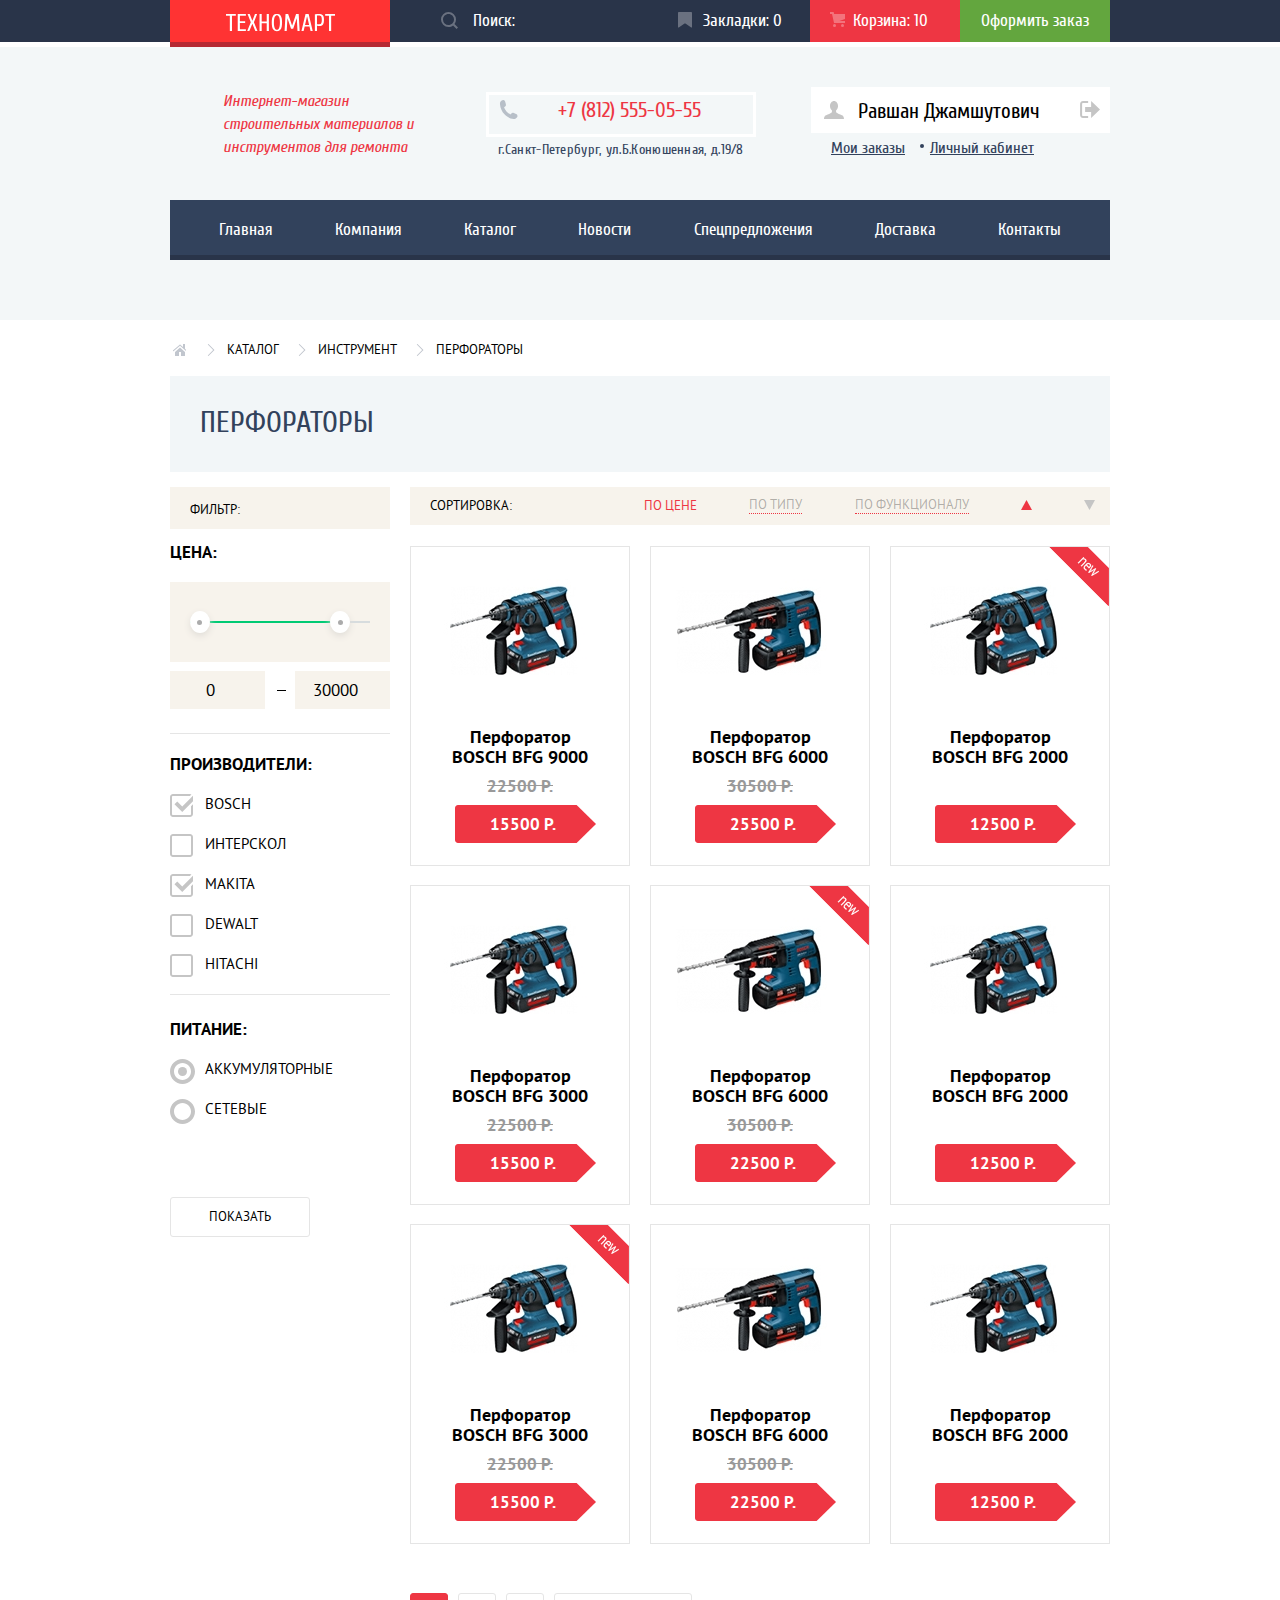
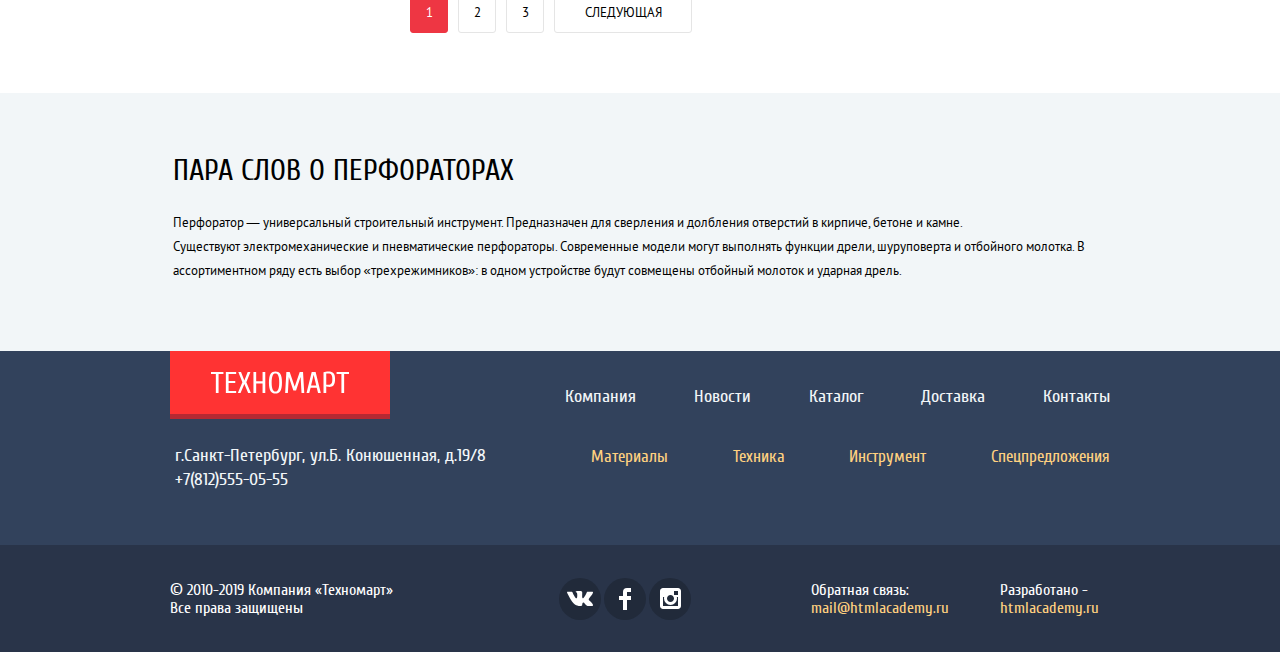
==== catalog.html @ d5935e58 "update 11.10 15-13" ====
<!DOCTYPE html>
<html lang="ru">
  <head>
    <meta charset="utf-8">
    <title>HTML Academy: Техномарт</title>
    <link rel="stylesheet" href="css/normalize.css">
    <link rel="stylesheet" href="css/style.css">
  </head>
  <body>
    <header>
      <section>
        <h2 class="visually-hidden">Главная навигация</h2>
        <nav class="main-navigation">
          <div class="navigation container">
            <div class="logo logo-header">
              <a href="index.html"><img src="img/logo-technomart.svg" alt="Техномарт"></a>
            </div>
            <ul>
              <li class="search-field">
                <form action="http://echo.htmlacademy.ru" method="post">
                  <label for="search"></label>
                  <input id="search" type="text" name="search" autocomplete="off">
                </form>
              </li>
              <li class="bookmarks-button"><a href="#">Закладки: 0</a></li>
              <li class="cart-button cart-full-button"><a href="#">Корзина: 10</a></li>
              <li class="order-button"><a href="#">Оформить заказ</a></li>
            </ul>
          </div>
          <div class="strip">
            <div class="container">
              <div class="logo-bottom"></div>
            </div>
          </div>
        </nav>
      </section>
      <div class="header-information container">
        <div class="shop-description">Интернет-магазин строительных материалов и инструментов для ремонта</div>
        <div class="shop-contacts">
          <p class="shop-phone">+7 (812) 555-05-55</p>
          <p class="shop-address">г.Санкт-Петербург, ул.Б.Конюшенная, д.19/8</p>
        </div>
        <div class="auth user-info">
          <div class="user-data">
            <svg xmlns="http://www.w3.org/2000/svg" width="20" height="18" viewBox="0 0 20 18"><path fill="#c5c5c5" d="M17.881 14.166c-2.144-.735-4.256-1.666-5.207-2.39-.657-.501-.77-1.618-.517-2.415 1.118-.903 1.864-2.477 1.864-4.278C14.021 2.276 12.221 0 10 0S5.979 2.276 5.979 5.083c0 1.801.746 3.374 1.863 4.277.253.798.141 1.915-.517 2.416-.95.724-3.063 1.654-5.207 2.39S0 18 0 18h20s.025-3.099-2.119-3.834z"/>
            </svg>
            <div class="user-name">Равшан Джамшутович</div>
            <a href="#">
              <svg xmlns="http://www.w3.org/2000/svg" width="21" height="17" viewBox="0 0 21 17"><g fill="#c5c5c5"><path fill="#c5c5c5" d="M21 8.5L12.125 0v6h-6v5h6v6z"/><path fill="#c5c5c5" d="M3.106 13.952V3.048c.018-.376.171-1.057 1.01-1.057h5.027V0H4.116C1.938 0 1.112 1.81 1.087 3.027v10.946C1.112 15.189 1.938 17 4.116 17h5.027v-1.99H4.116c-.839 0-.992-.683-1.01-1.058z"/></g>
              </svg>
            </a>
          </div>
          <ul>
            <li><a href="#">Мои заказы</a></li>
            <li><a href="#">Личный кабинет</a></li>
          </ul>
        </div>
      </div>
      <nav class="site-navigation container">
        <ul>
          <li><a href="index.html">Главная</a></li>
          <li><a href="#">Компания</a></li>
          <li><a href="catalog.html">Каталог</a></li>
          <li><a href="#">Новости</a></li>
          <li><a href="#">Спецпредложения</a></li>
          <li><a href="#">Доставка</a></li>
          <li><a href="">Контакты</a></li>
        </ul>
      </nav>
    </header>
    <main>
      <nav class="breadcrumbs container">
        <ul>
          <li><a href="catalog.html">Каталог</a></li>
          <li><a href="#">Инструмент</a></li>
          <li><a href="#">Перфораторы</a></li>
        </ul>
      </nav>
      <div class="catalog-title container">
          <h1>Перфораторы</h1>
      </div>
      <section class="catalog container">
        <div class="filter">
          <div class="filter-title">
            <h3>Фильтр:</h3>
          </div>
          <form action="http://echo.htmlacademy.ru" method="GET">
            <fieldset class="prices-box">
              <legend>Цена:</legend>
              <div class="range">
                <div class="range-slider"></div>
                <input id="range" type="range" name="price-range" min="0" max="40000" value="30000">
                <label for="range"></label>
              </div>
              <div class="price-range">
                <input type="number" name="price-min" value="0">
                <span></span>
                <input type="number" name="price-max" max="30000" value="30000">
              </div>
            </fieldset>
            <fieldset class="producers-box">
              <legend>Производители:</legend>
              <ul>
                <li>
                  <input type="checkbox" name="bosch" id="filter-bosch" checked>
                  <label for="filter-bosch">bosch</label>
                </li>
                <li>
                  <input type="checkbox" name="interscol" id="filter-interscol">
                  <label for="filter-interscol">интерскол</label>
                </li>
                <li>
                  <input type="checkbox" name="makita" id="filter-makita" checked>
                  <label for="filter-makita">makita</label>
                </li>
                <li>
                  <input type="checkbox" name="dewalt" id="filter-dewalt">
                  <label for="filter-dewalt">dewalt</label>
                </li>
                <li>
                  <input type="checkbox" name="hitachi" id="filter-hitachi">
                  <label for="filter-hitachi">hitachi</label>
                </li>
              </ul>            
            </fieldset>
            <fieldset class="battery-box">
              <legend>Питание:</legend>
                <ul>
                  <li>
                    <input type="radio" name="power" id="filter-accumulator" checked>
                    <label for="filter-accumulator">Аккумуляторные</label>
                  </li>
                  <li>
                    <input type="radio" name="power" id="filter-electricity">
                    <label for="filter-electricity">Сетевые</label>
                  </li>
                </ul>
            </fieldset>
            <button class="button show-products" type="submit">Показать</button>
          </form>
        </div>
        <div class="products">
          <h2 class="visually-hidden">Каталог перфораторов</h2>
          <div class="sort">
            <h3>Сортировка:</h3>
            <a class="sort-price active" href="#">по цене</a>
            <a class="sort-type" href="#">по типу</a>
            <a class="sort-functional" href="#">по функционалу</a>
            <a class="active" href="#">
              <svg xmlns="http://www.w3.org/2000/svg" width="11" height="10" viewBox="0 0 11 10"><path d="M5.5 0L0 10h11z"/></svg>
            </a>
            <a class="passive" href="#">
              <svg xmlns="http://www.w3.org/2000/svg" width="11" height="10" viewBox="0 0 11 10"><path d="M5.5 10L0 0h11"/></svg>
            </a>
          </div>
          <ul>
            <li class="item">
              <a href="#">
                <div class="item-image">
                  <img src="img/perforator-cat-1.jpg" alt="Перфоратор BOSCH BFG 3000">
                  <div class="item-buttons">
                    <button type="button">Купить</button>
                    <button type="button">В закладки</button>
                  </div>
                </div>
                <h3>Перфоратор BOSCH BFG 9000</h3>
                <p class="price-old">22500 Р.</p>
                <p class="price">15500 Р.</p>
              </a>
            </li>
            <li class="item">
              <a href="#">
                <div class="item-image">
                  <img src="img/perforator-cat-2.jpg" alt="Перфоратор BOSCH BFG 3000">
                  <div class="item-buttons">
                    <button type="button">Купить</button>
                    <button type="button">В закладки</button>
                  </div>
                </div>
                <h3>Перфоратор BOSCH BFG 6000</h3>
                <p class="price-old">30500 Р.</p>
                <p class="price">25500 Р.</p>
              </a>
            </li>
            <li class="item new-flag">
              <a href="#">
                <div class="item-image">
                  <img src="img/perforator-cat-3.jpg" alt="Перфоратор BOSCH BFG 2000">
                  <div class="item-buttons">
                    <button type="button">Купить</button>
                    <button type="button">В закладки</button>
                  </div>
                </div>
                <h3>Перфоратор BOSCH BFG 2000</h3>
                <p class="price">12500 Р.</p>
              </a>
            </li>
            <li class="item">
              <a href="#">
                <div class="item-image">
                  <img src="img/perforator-cat-1.jpg" alt="Перфоратор BOSCH BFG 3000">
                  <div class="item-buttons">
                    <button type="button">Купить</button>
                    <button type="button">В закладки</button>
                  </div>
                </div>
                <h3>Перфоратор BOSCH BFG 3000</h3>
                <p class="price-old">22500 Р.</p>
                <p class="price">15500 Р.</p>
              </a>
            </li>
            <li class="item new-flag">
              <a href="#">
                <div class="item-image">
                  <img src="img/perforator-cat-2.jpg" alt="Перфоратор BOSCH BFG 6000">
                  <div class="item-buttons">
                    <button type="button">Купить</button>
                    <button type="button">В закладки</button>
                  </div>
                </div>
                <h3>Перфоратор BOSCH BFG 6000</h3>
                <p class="price-old">30500 Р.</p>
                <p class="price">22500 Р.</p>
              </a>
            </li>
            <li class="item">
              <a href="#">
                <div class="item-image">
                  <img src="img/perforator-cat-3.jpg" alt="Перфоратор BOSCH BFG 2000">
                  <div class="item-buttons">
                    <button type="button">Купить</button>
                    <button type="button">В закладки</button>
                  </div>
                </div>
                <h3>Перфоратор BOSCH BFG 2000</h3>
                <p class="price">12500 Р.</p>
              </a>
            </li>
            <li class="item new-flag">
              <a href="#">
                <div class="item-image">
                  <img src="img/perforator-cat-1.jpg" alt="Перфоратор BOSCH BFG 3000">
                  <div class="item-buttons">
                    <button type="button">Купить</button>
                    <button type="button">В закладки</button>
                  </div>
                </div>
                <h3>Перфоратор BOSCH BFG 3000</h3>
                <p class="price-old">22500 Р.</p>
                <p class="price">15500 Р.</p>
              </a>
            </li>
            <li class="item">
              <a href="#">
                <div class="item-image">
                  <img src="img/perforator-cat-2.jpg" alt="Перфоратор BOSCH BFG 6000">
                  <div class="item-buttons">
                    <button type="button">Купить</button>
                    <button type="button">В закладки</button>
                  </div>
                </div>
                <h3>Перфоратор BOSCH BFG 6000</h3>
                <p class="price-old">30500 Р.</p>
                <p class="price">22500 Р.</p>
              </a>
            </li>
            <li class="item">
              <a href="#">
                <div class="item-image">
                  <img src="img/perforator-cat-3.jpg" alt="Перфоратор BOSCH BFG 2000">
                  <div class="item-buttons">
                    <button type="button">Купить</button>
                    <button type="button">В закладки</button>
                  </div>
                </div>
                <h3>Перфоратор BOSCH BFG 2000</h3>
                <p class="price">12500 Р.</p>
              </a>
            </li>
          </ul>
          <nav class="pagination">
            <ul>
              <li><a class="button current" href="#">1</a></li>
              <li><a class="button" href="#">2</a></li>
              <li><a class="button" href="#">3</a></li>
              <li><a class="button" href="#">следующая</a></li>
            </ul>
          </nav>    
        </div>
      </section>  
      <section class="product-info-footer">
        <div class="container">
          <h2>пара слов о перфораторах</h2>
          <p>Перфоратор — универсальный строительный инструмент. Предназначен для сверления и долбления отверстий в кирпиче, бетоне и камне. <br>
              Существуют электромеханические и пневматические перфораторы. Современные модели могут выполнять функции дрели, шуруповерта и отбойного молотка. В ассортиментном ряду есть выбор «трехрежимников»: в одном устройстве будут совмещены отбойный молоток и ударная дрель.
          </p>    
        </div>
       </section>
       <div class="cart-modal">
        <div></div>
        <div class="poduct-to-cart">
            <h2>Товар добавлен в корзину!</h2>
        </div>
        <div class="action-buttons">
          <a class="button red" href="#">Оформить заказ</a>
          <button class="button" type="button">Продолжить покупки</button>
        </div>
        <span class="modal-close"></span>
      </div>
    </main>
    <footer>
      <section class="footer-navigation">
        <h2 class="visually-hidden">Навигация подвала</h2>
        <div class="container">
          <div class="logo logo-footer">
            <a href="index.html"><img src="img/logo-technomart.svg" alt="Техномарт"></a>
          </div>
          <ul class="first-nav">
            <li><a href="#">Компания</a></li>
            <li><a href="#">Новости</a></li>
            <li><a href="catalog.html">Каталог</a></li>
            <li><a href="#">Доставка</a></li>
            <li><a href="#">Контакты</a></li>
          </ul>
        </div>
        <div class="strip strip-footer">
          <div class="container-footer">
            <div class="logo-bottom"></div>
          </div>
        </div>
        <div class="container">
          <p class="footer-address">г.Санкт-Петербург, ул.Б. Конюшенная, д.19/8 <br>+7(812)555-05-55</p>
          <ul class="second-nav">
            <li><a href="#">Материалы</a></li>
            <li><a href="#">Техника</a></li>
            <li><a href="#">Инструмент</a></li>
            <li><a href="#">Спецпредложения</a></li>
          </ul> 
        </div>
      </section>
      <section class="social">
        <h2 class="visually-hidden">Техномарт в социальных сетях</h2>
        <div class="container">
          <div class="footer-copyright">© 2010-2019 Компания &laquoТехномарт&raquo <br>Все права защищены</div>
          <ul class="social-icons">
            <li><a href="#"><img src="img/icon-vk.svg" alt="Техномарт во Вконтакте"></a></li>
            <li><a href="#"><img src="img/icon-fb.svg" alt="Техномарт в Фейсбуке"></a></li>
            <li><a href="#"><img src="img/icon-insta.svg" alt="Техномарт в Инстаграм"></a></li>
          </ul>
          <div class="footer-feedback"><p>Обратная связь:</p><p><a href="mailto:mail@htmlacademy.ru">mail@htmlacademy.ru</a></p></div>
          <div><p>Разработано - </p><p><a href="http://htmlacademy.ru">htmlacademy.ru</a></p></div>
        </div>
      </section>
    </footer>
  <script src="js/script.js"></script>
  </body>
</html>
---- css/style.css ----
/* cuprum-regular - latin_cyrillic */
@font-face {
    font-family: 'Cuprum';
    font-style: normal;
    font-weight: 400;
    src: local('Cuprum Regular'), local('Cuprum-Regular'),
         url('../fonts/cuprum-v11-latin_cyrillic-regular.woff2') format('woff2'), /* Super Modern Browsers */
         url('../fonts/cuprum-v11-latin_cyrillic-regular.woff') format('woff'), /* Modern Browsers */
         url('../fonts/cuprum-v11-latin_cyrillic-regular.ttf') format('truetype'), /* Safari, Android, iOS */
         url('../fonts/cuprum-v11-latin_cyrillic-regular.svg#Cuprum') format('svg'); /* Legacy iOS */
}

/* cuprum-italic - latin_cyrillic */
@font-face {
    font-family: 'Cuprum';
    font-style: italic;
    font-weight: 400;
    src: local('Cuprum Italic'), local('Cuprum-Italic'),
        url('../fonts/cuprum-v11-latin_cyrillic-italic.woff2') format('woff2'),
        url('../fonts/cuprum-v11-latin_cyrillic-italic.woff') format('woff'),
        url('../fonts/cuprum-v11-latin_cyrillic-italic.ttf') format('truetype'),
        url('../fonts/cuprum-v11-latin_cyrillic-italic.svg#Cuprum') format('svg');
}

/* PTsans regular */
@font-face {
    font-family: 'PT Sans';
    font-style: normal;
    font-weight: 400;
    src: local('PT Sans'),local('PT Sans regular'),
        url('../fonts/ptsans.woff2') format('woff2'),
        url('../fonts/ptsans.woff') format('woff'),
}
/* PTsans bold */
@font-face {
    font-family: 'PT Sans';
    font-style: bold;
    font-weight: 700;
    src: local('PT Sans'),local('PT Sans bold'),
        url('../fonts/ptsansbold.woff2') format('woff2'),
        url('../fonts/ptsansbold.woff') format('woff'),
}
/* Myriad Pro Regular */
@font-face {
    font-family: 'Myriad Pro Regular';
    font-style: normal;
    font-weight: normal;
    src: local('MyriadPro-Regular'),local('MyriadPro Regular'),
        url('MyriadPro-Regular.eot') format('embedded-opentype'),
        url('MyriadPro-Regular.woff') format('woff');
}
*, *::after, *::before{
    box-sizing: border-box;
}
body{
    margin: 0;
    padding: 0;
    font-family: "Cuprum",sans-serif;
    font-weight: 400;
    color: #000000;
    font-size: 17px;
    background-color: #ffffff;
}
.visually-hidden:not(:focus):not(:active) {
    position: absolute;
    width: 1px;
    height: 1px;
    margin: -1px;
    border: 0;
    padding: 0;
    clip: rect(0 0 0 0);
    overflow: hidden;
  }
.hidden{
    display: none;
}
header{
    display: flex;
    flex-direction: column;
    min-height: 320px;
    background-color: #f3f7f8;
}
main{
    position: relative;
}
.container{
    width:940px;
    margin: 0 auto;
}
.container-footer{
    background-color: #32425c;
    width:940px;
    margin: 0 auto;
}
a{
    text-decoration: none;
}
img{
    max-width: 100%;
    height: auto;
}
.main-navigation ul, .products ul, .popular-producers ul, .site-navigation ul, .footer-navigation ul, .services ul, .social ul, .breadcrumbs ul, form ul, .pagination ul, .popular-products ul{
    list-style: none;
    padding:0;
}
.main-navigation{
    background-color: #293449;
}
.main-navigation ul{
    display: flex;
    justify-content: flex-end;
    flex-grow: 1;
    line-height: 18px;
    margin: 0;
}
.main-navigation ul li{
    display: flex;
    justify-content: center;
    align-items: center;
}
.main-navigation, .main-navigation a, .site-navigation a{
    color: #ffffff;
}
.navigation{
    display: flex;
}
.strip{
    min-height: 5px;
    background-color: #fff;
}
.logo-bottom{
    width: 220px;
    height: 5px;
    box-shadow: inset 0 -5px 0 rgba(0, 0, 0, 0.24);
    background-color: #ee3643;
}
.strip-footer{
    background-color: #32425c;
}
/* логотип */
.logo{
    display: flex;
    justify-content: center;
    align-items: center;
    background-color: #ff3333;
}
.logo a{
    line-height: 0;
}
.logo:hover{
    background-color: #ca2c37;
}
.logo:active{
    background-color: #ba2732;
}
.logo-footer a{
    padding: 20px 41px;
}
.logo-header img{
    width: 109px;
    height: 19px;
    margin: 13px 55px 10px 56px;
}
.logo-footer img{
    width: 138px;
    height: 23px;
}
/* кнопки главной навигации */
.order-button a, .cart-button a, .bookmarks-button{
    min-width:150px;
}
.order-button a{
    text-align: center;
    padding: 12px 5px;
    background-color: #63a63e;
}
.order-button a:hover{
    background-color: #5fbb2d;
}
.order-button a:active{
    background-color: #518534;
}
.order-button a:active{
    opacity: 0.5;
}
.bookmarks-button a{
    position: relative;
    padding: 12px 5px 12px 20px;
}
.bookmarks-button a:hover, .cart-button a:hover, .search-field a:hover{
    background-color: #212a3a;
}
.bookmarks-button a:active, .cart-button a:active{
    opacity: 0.6;
}
.bookmarks-button a::before{
    position: absolute;
    left:-5px;
    width: 14px;
    height: 16px;
    background:url("../img/icon-bookmark.svg") no-repeat;
    opacity:0.3;
    content: "";
}
.cart-button a{
    position: relative;
    text-align: center;
    padding: 12px 5px 12px 15px;
}
.cart-button a::before{
    position: absolute;
    left:20px;
    width: 15px;
    height: 15px;
    background:url("../img/icon-cart.svg") no-repeat;
    opacity:0.3;
    content: "";
}
.cart-full-button a{
    background-color: #ee3643;
}
/* Стилизация форм */
label{
    position: relative;
}
input[type=radio], input[type=checkbox]{
    display: none;
}
input[type="checkbox"] + label::before{
    position: absolute;
    left:-35px;
    width: 23px;
    height: 23px;
    background: url("../img/checkbox-off.svg") no-repeat;
    content: "";
}
input:checked[type="checkbox"] + label::before{
    background: url("../img/checkbox-on.svg") no-repeat;
}
input[type="radio"] + label::before{
    position: absolute;
    left:-35px;
    width: 25px;
    height: 25px;
    background: url("../img/radio-off.svg") no-repeat;
    content: "";
}
input:checked[type="radio"] + label::before{
    background: url("../img/radio-on.svg") no-repeat;
}
label[for="search"]::before{
    position: absolute;
    top:0;
    left:16px;
    width: 17px;
    height: 17px;
    background:url("../img/icon-search.svg") no-repeat;
    opacity:0.3;
    content: "";
}
label[for="search"]::after{
    position: absolute;
    top:0;
    left:48px;
    content: "Поиск:";
}
.search-field{
    flex-grow: 1;
}
.search-field input{
    /* width: 270px; */
    height: 42px;
    background-color: #293449;
    border: none;
}
.search-field input:focus{
    background-color: #fff;
    color: #000000;
    line-height: 18px;
}
.search-field input:focus + label{
    font-size: 0px;
}
/* Инфо о магазине в шапке */
.header-information{
    display: flex;
    padding-top: 40px;
    justify-content: space-between;
    min-height: 153px;
}
.header-information div:nth-child(2){
    /* width: 270px; */
    text-align: center;
}
.shop-description{
    width: 196px;
    line-height: 23px;
    font-style: italic;
    font-size: 16px;
    color: #ee3643;
    margin-left: 53px;
    padding-top: 3px;
    padding-right: 3px;
}
.shop-contacts{
    margin-top: 5px;
    padding-left: 12px;
}
.shop-phone{
    position: relative;
    width: 270px;
    min-height: 45px;
    border: 3px solid #ffffff;
    line-height: 21px;
    color: #ee3643;
    font-size: 21px;
    padding-top: 5px;
    padding-left: 17px;
    /* margin-top: 7px; */
    margin: 0;
    margin-bottom: 1px;
}
.shop-phone::before{
    content:"";
    position: absolute;
    width: 19px;
    height: 19px;
    left:10px;
    background:url("../img/icon-phone.svg") no-repeat;
}
.shop-address{
    color: #32425c;
    font-size: 14px;
    line-height: 24px;
    margin: 0;
    letter-spacing: 0.3px;
}
.signin, .signup, .user-data{
    font-size: 21px;
    line-height: 21px;
    background-color: #ffffff;
    border: none;
}
.signin{
    position: relative;
    width: 121px;
    height: 45px;
    margin-bottom: 25px;
    margin-left: auto;
}
.signin::before{
    position: absolute;
    /* z-index: 2; */
    top: 13px;
    left:3px;
    content: "";
    width: 20px;
    height: 17px;
    background:url("../img/icon-login.svg") no-repeat;
}
.signup{
    width: 150px;
    height: 45px;
    margin-bottom: 25px;
}
.signin:hover, .signup:hover, .signin:focus, .signup:focus{
    color: #ee3643;
}
.signin:active, .signup:active, .user-info:active{
    opacity: 0.3;
}
.user-info{
    min-width: 299px;
}
.user-info ul{
    display: flex;
    margin-top: 5px;
    margin-bottom: 0px;
    list-style: none;
    padding-left: 20px;
}
.user-info li{
    position: relative;
}
.user-info li:not(:first-child)::before{
    content:"";
    position: absolute;
    left:-10px;
    top:6px;
    width: 4px;
    height: 4px;
    border-radius: 50%;
    background-color: #32425c;
}
.user-info ul a{
    font-size: 16px;
    line-height: 18px;
    color: #32425c;
    text-decoration: underline;
    padding-right: 25px;
}
.user-info ul a:hover, .user-info ul a:focus{
    color: #ee3643;
}
.user-info ul a:active{
    opacity: 0.3;
}
.user-data{
    display: flex;
    padding: 14px 10px 11px 13px;
    position: relative;
}
.user-data a:hover svg path, .user-data svg:hover path{
    fill:#32425c;
}
.user-name{
    padding-right: 39px;
    padding-left: 14px;
}
/* Навигация по сайту */
.site-navigation{
    background-color: #32425c;
    box-shadow: inset 0 -5px 0 #293449;
    line-height: 17px;
}
.site-navigation ul{
    display: flex;
    justify-content: space-around;
    align-items: center;
    flex-wrap: wrap;
    margin: 0;
    padding-left: 18px;
    padding-right: 18px;
}
.site-navigation li{
    display: flex;
}
.site-navigation a{
    padding-top:21px;
    padding-bottom: 22px;
    padding-left: 31px;
    padding-right: 31px;
}
.site-navigation a:hover{
    background-color: #293449;
}
.site-navigation a:active{
    opacity: 0.5;
}
/* .site-navigation a{
    line-height: 60px;
} */

/* Хлебные крошки */
.breadcrumbs ul{
    display: flex;
    position: relative;
    margin-top: 19px;
    margin-left: 57px;;
}
.breadcrumbs li{
    padding-right: 39px;
    position: relative;
}
.breadcrumbs a{
    font-family: "PT Sans";
    font-size: 13px;
    color: #000000;
    line-height: 18px;
    text-transform: uppercase;
}
.breadcrumbs ul::before{
    content:"";
    width: 14px;
    height: 12px;
    position: absolute;
    left:-55px;
    top:5px;
    background:url("../img/icon-home.svg") no-repeat;
}
.breadcrumbs li::before{
    content:"";
    width: 8px;
    height: 12px;
    position: absolute;
    left:-20px;
    top:5px;
    background:url("../img/icon-right-small.svg") no-repeat;
}
h1,h2,legend,fieldset{
    text-transform: uppercase;
}
h1{
    color: #32425c;
    font-size: 30px;
    line-height: 30px;
}
/* Формы */
fieldset{
    position: relative;
    border:none;
    font-family: "PT Sans";
    margin: 0;
    padding: 0;
}
fieldset label{
    line-height: 20px;
    font-size: 15px;
}
fieldset input:disabled + label{
    color: rgba(0, 0, 0, 0.4);
}
legend{
    font-family: "PT Sans";
    font-weight: 700;
    line-height: 30px;
    margin-bottom: 15px;
}
.prices-box{
    margin-bottom: 40px;
}
.prices-box::after{
    position: absolute;
    bottom:-25px;
    content: "";
    width: 220px;
    height: 1px;
    background-color: #e5e5e5;
}
.producers-box{
    margin-bottom: 20px;
}
.producers-box ul{
    margin: 0;
    padding-left: 35px;
}
.producers-box li{
    margin-bottom: 20px;
}
.producers-box::after{
    position: absolute;
    content: "";
    width: 220px;
    height: 1px;
    background-color: #e5e5e5;
}
.battery-box{
    margin-bottom: 58px;
}
.battery-box ul{
    margin: 0;
    padding-left: 35px;
}
.battery-box li{
    margin-bottom: 20px;
}
.show-products{
    width: 140px;
    font-family: "PT Sans";
    font-size: 13px;
    line-height: 18px;
    border: 1px solid #e5e5e5;
    background-color: #ffffff;
}
/* Каталог товаров */
.catalog{
    display: flex;
    justify-content: space-between;
}
.catalog-title{
    padding-top: 32px;
    padding-bottom: 34px;
    padding-left: 30px;
    background-color: #f2f6f8;
    margin-bottom: 15px;
}
.catalog-title h1{
    margin: 0;
    font-weight: normal;
}
.products{
    display: flex;
    flex-direction: column;
    width: 700px;
}
.products ul{
    padding: 0;
    display: flex;
    justify-content: space-between;
    flex-wrap: wrap;
    font-family: "PT Sans";
    font-weight: 700;
    margin: 0;
    margin-bottom: 30px;
}
.products h3{
    font-size: 18px;
    line-height: 20px;
}
.item{
    font-family: "PT Sans";
    width: 220px;
    border: 1px solid #e5e5e5;
    position: relative;
    text-align: center;
    min-height: 318px;
    margin-bottom: 19px;
}
.item a{
    display: flex;
    flex-direction: column;
    align-items: center;
    height: 100%;
    padding-bottom: 5px;
}
.item a h3{
    width: 160px;
    font-size: 18px;
    font-weight: 700;
    line-height: 20px;
    color: #000000;
    margin-top: 10px;
    margin-bottom: 0;
}
.item-image{
    position: relative;
    width: 218px;
    height: 170px;
    margin: 0 auto;
}
.item a:hover .item-buttons,
.item a:focus .item-buttons{
    display: block;
}
.item-buttons{
    padding-top: 43px;
    display: none;
    background-color: #fff;
    position: absolute;
    top:0;
    left:0;
    width: 100%;
    height: 100%;
}
.item p{
    display: flex;
    justify-content: center;
    align-items: center;
    width: 141px;
    height: 38px;
    text-transform: uppercase;
    line-height: 18px;
}
.item .price{
    background-image: url('../img/red-button.svg');
    background-repeat: no-repeat;
    color: #ffffff;
    margin-top: auto;
    font-weight: 700;
    margin-left: 10px;
    padding-right: 5px;
}
.item .price-old{
    color: #999999;
    text-decoration: line-through;
    font-weight: 700;
    margin: 0 0 0;
}
.item button{
    position: relative;
    padding-top: 10px;
    padding-bottom: 10px;
    margin-bottom: 8px;
    width: 135px;
    border-radius: 4px;
    font-family: "Cuprum";
    font-size: 14px;
    line-height: 18px;
    text-transform: uppercase;
}
.item button:first-of-type::before{
    position: absolute;
    /* top:0; */
    left:12px;
    content:"";
    width: 15px;
    height: 15px;
    opacity: 0.3;
    background:url("../img/icon-cart.svg") no-repeat;
}
.item:hover{
    border: none;
    box-shadow: 0 10px 25px rgba(41, 52, 73, 0.5);
}
/* Фильтр */
input{
    font-family: "PT Sans";
    line-height: 38px;
    text-transform: uppercase;
    text-align: center;
    border: none;
    background-color: #f7f3ec;
}
input[type=number]{
    width: 95px;
    height: 38px;
    display: flex;
    justify-content: space-between;
    align-items: center;
}
input[type='range']{
    display: none;
}
.range{
    display: flex;
    position: relative;
    justify-content: center;
    align-items: center;
    background-color: #f7f3ec;
    height: 80px;
    margin-bottom: 9px;
}
.range-slider{
    position: relative;
    width: 180px;
    height: 2px;
    background-color: #00ca74;
    background: linear-gradient(45deg, #00ca74 80%, #d7dcde 80%);
}
.range-slider::before{
    position: absolute;
    top: -10px;
    content: "";
    width: 20px;
    height: 22px;
    border-radius: 50%;
    box-shadow: 0 3px 7px 0 #e0ddd8;
    background-color: #fff;
}
.range-slider::after{
    position: absolute;
    right: 20px;
    top: -10px;
    content: "";
    width: 20px;
    height: 22px;
    border-radius: 50%;
    box-shadow: 0 3px 7px 0 #e0ddd8;
    background-color: #fff;
}
/* label[for='range']{
    position: relative;
} */
.range::before{
    content: "";
    position: absolute;
    left: 27px;
    width: 5px;
    height: 5px;
    background-color: #ababab;
    border-radius: 50%;
    z-index: 2;
}
.range::after{
    content: "";
    position: absolute;
    right: 47px;
    width: 5px;
    height: 5px;
    background-color: #ababab;
    border-radius: 50%;
    z-index: 2;
}
.price-range{
    display: flex;
    justify-content: space-between;
    align-items: center
}
.price-range span{
    position: relative;
}
.price-range span::before{
    content:"";
    position: absolute;
    left:-3px;
    width: 9px;
    height: 1px;
    background-color:#000;
}
.filter{
    width: 220px;
}
.filter-title{
    background-color: #f7f3ec;
    font-family: "PT Sans";
    padding-top: 14px;
    padding-bottom: 10px;
    padding-left: 20px;
    text-transform: uppercase;
    margin-bottom: 8px;
}
.filter h3, .sort h3{
    font-weight: 400;
    font-size: 13px;
    line-height: 18px;
    margin: 0;

}
.sort{
    display: flex;
    justify-content: space-between;
    align-items: center;
    width: 100%;
    min-height: 38px;
    background-color: #f7f3ec;
    font-family: "PT Sans";
    font-size: 13px;
    text-transform: uppercase;
    padding-left: 20px;
    padding-right: 15px;
    margin-bottom: 21px;
}
a.sort-type, a.sort-price, a.sort-functional{
    color: rgba(0, 0, 0, 0.3);
    border-bottom: 1px dotted #ee3643;
}
a.sort-type:hover,
a.sort-price:hover,
a.sort-functional:hover,
a.sort-type:focus,
a.sort-price:focus,
a.sort-functional:focus{
    color: #000000;
    border-bottom-style: solid;
}
.sort-price{
    margin-left: 80px;
}
.sort a:active, .sort a.active{
    border: none;
    color: #ee3643;
}
.sort a svg{
    fill:#c5c5c5;
    border:none;
}
a.active svg{
    fill:#ee3643;
}
a:hover svg{
    fill:#000;
    border:none;
}
/* кнопка КУПИТЬ */
.products li button:first-of-type{
    color: #ffffff;
    border: none;
    box-shadow: inset 0 -3px 0 #367315;
    background-color: #63a63e;
}
.products li button:first-of-type:hover, .products li button:first-of-type:focus{
    background-color: #5fbb2d;
}
.products li button:first-of-type:active{
    background-color: #518534;
}
/* Кнопка В ЗАКЛАДКИ */
.products li button:last-of-type{
    border: 3px solid #63a63e;
    background-color: #ffffff;
    padding-top: 7px;
    padding-bottom: 7px;
}
.products li button:last-of-type:hover, .products li button:last-of-type:focus{
    border-color: #32425c;
}
.products li button:last-of-type:active{
    opacity: 0.3;
}
/* Пагинация */
.pagination ul{
    display: flex;
    justify-content: flex-start;
    margin-bottom: 60px;
    font-weight: 400;
}
.pagination li a{
    border: 1px solid #e5e5e5;
    width: 38px;
    color: #000000;
    font-family: "PT Sans";
    font-size: 13px;
    line-height: 18px;
    margin-right: 10px;
}
.pagination li a:hover, .pagination li a:focus{
    border-color: #bdc6ca;
}
.pagination li a:active, .pagination a.current{
    border-color: #ee3643;
}
.pagination li:last-of-type a{
    width: 138px;
}
.pagination a.current{
    color: #ffffff;
    background-color: #ee3643;
}
.pagination a.current:hover{
    border-color: #ee3643;
}

.product-info-footer{
    background-color: #f2f6f8;
    padding-top: 63px;
    padding-bottom: 68px;
    padding-left: 5px;
}
.product-info-footer p, .product-info-footer h2{
    margin: 0;
    font-weight: 400;
}
.product-info-footer h2{
    margin-bottom: 25px;
}
/* Кнопки */
h2{
    font-size: 30px;
    line-height: 30px;
    text-transform: uppercase;
}
.services{
    background-color: #f4f8f9;
    padding-top: 43px;
    margin-bottom: 40px;
}
.services .container{
    position: relative;
}
.services > div{
    display: flex;
    flex-wrap:wrap;
}
.services h2{
    font-weight: 400;
}
.services h3{
    font-size: 36px;
    color: #32425c;
    line-height: 36px;
    text-transform: uppercase;
    font-weight: 400;
}
.services-info{
    width: 100%;
    margin-bottom: 20px;;
}
.delivery-info{
    position: absolute;
    right:0px;
    top:200px;
    min-width: 619px;
    min-height: 282px;
    background: url("../img/layer_131.png") no-repeat;
    background-position: 100% 100%;
}
.garanty-info{
    position: absolute;
    right:0px;
    top:200px;
    min-width: 619px;
    min-height: 282px;
    background: url("../img/layer_130.png") no-repeat;
    background-position: 100% 100%;
}
.credit-info{
    position: absolute;
    right:0px;
    top:200px;
    min-width: 619px;
    min-height: 282px;
    background: url("../img/layer_119.png") no-repeat;
    background-position: 100% 100%;
}
.delivery-info h3, .garanty-info h3, .credit-info h3{
    margin-bottom: 25px;
    margin-top: 0;
}
.service-menu{
    position: relative;
    margin-bottom: 100px;;
}
.service-menu ul{
    margin-top: 35px;
}
.service-menu li{
    display: flex;
    align-items: center;
    width: 240px;
}
.service-menu a{
    color:#fff;
    padding-top:16px;
    padding-bottom: 15px;
    flex-grow:1;
    line-height: 30px;
    padding-left: 22px;
    font-size: 21px;
    font-weight: 700;
    background-color: #32425c;
    box-shadow: 0 1px 0 #293449, inset 0 1px 0 #405069;
}
.service-menu a.current{
    background-color: #fff;
    color: #32425c;
    box-shadow: 0 1px 0 #ffffff, inset 0 1px 0 #ffffff;
}
.service-menu a:hover:not(.current){
    background-color: #293449;
    color:#fff;
}
.service-menu li a:active{
    box-shadow: 0 1px 0 #ffffff, inset 0 1px 0 #ffffff;
    background-color: #ffffff;
    color: #32425c;
}
.service-menu::before{
    position: absolute;
    content:"";
    width: 10px;
    height: 279px;
    background:url("../img/layer_118.png") no-repeat;
    left:230px;
}
.shop-info{
    position: relative;
    display: flex;
    justify-content: space-between;
    margin-bottom: 86px;
}
.shop-info div:first-of-type{
    width: 519px;
}
.shop-info div:first-of-type a{
    width: 220px;
}
.shop-info div:last-of-type{
    width: 300px;
}
.shop-info p, .services p, .product-info-footer p{
    font-family: "PT Sans",sans-serif;
    font-size: 13px;
    line-height: 24px;
}
.shop-info p{
    margin-top: 13px;
}
.shop-info p:first-of-type{
    margin-bottom: 25px;
}
.shop-info ul{
    list-style: none;
    margin-top: 20px;
    padding-left: 36px;
}
.shop-info a{
    /* background-color: #ee3643; */
    color: #ffffff;
    font-size: 14px;
    text-transform: uppercase;
    line-height: 18px;
}
.shop-info li{
    position: relative;
    font-size: 18px;
    line-height: 20px;
    padding-bottom: 20px;
}
.shop-info li::before{
    position: absolute;
    content:"";
    top:8px;
    left:-35px;
    width:25px;
    border-bottom: 2px solid #ee3643;
}
.shop-info h2{
    font-weight: 400;
}
.shop-info .shop-contacts p{
    margin-bottom: 30px;
}
.shop-contacts .map{
    margin-bottom: 36px;
}
.map-popup{
    position: absolute;
    left:0;
    top:0;
    width: 940px;
    height: 447px;
}
.map-popup img{
    max-width: none;
    box-shadow: 0 0 8px 1px #2f2a2b;
}
/* .map-popup::before{
    position: absolute;
    content:"";
    width: 21px;
    height: 21px;
    background:url("../img/icon-close.svg") no-repeat;
    z-index: 99;
} */
.modal-close {
    position: absolute;
    /* top: 10px; */
    /* left: 910px; */
    width: 21px;
    height: 21px;
    background:url("../img/icon-close.svg") no-repeat;
    border: 0;
    cursor: pointer;
  }
/* Навигация подвала */
.footer-navigation{
    background-color: #32425c;
    padding-bottom: 35px;
}
.footer-navigation > div{
    display: flex;
    justify-content: space-between;
}
.first-nav, .second-nav{
    flex-grow:1;
    display: flex;
    justify-content: space-between;
    margin: 0;
}
.first-nav{
    align-items: flex-end;
    margin-left: 175px;
    margin-bottom: 5px;
}
.second-nav{
    align-items: center;
    margin-left: 105px;
    margin-bottom: 15px;
    
}
.first-nav a{
    color: #f1f5f7;
    font-size: 18px;
    line-height: 24px;
}
.footer-navigation p{
    color: #f3f7f9;
    line-height: 24px;
    font-size: 18px;
}
.footer-navigation a:hover, .footer-navigation a:focus{
    text-decoration: underline;
}
.footer-navigation a:active{
    opacity: 0.5;
}
.second-nav a{
    color: #ffd180;
}
.footer-address{
    margin-top: 25px;
    margin-left: 5px;
}
.footer-copyright{
    margin-right: 166px;
}
.footer-feedback{
    margin-right: 51px;
}
.social{
    background-color: #293449;
    color: #ffffff;
    font-size: 16px;
    line-height: 18px;
}
.social .container{
    min-height: 107px;
    display: flex;
    align-items: center;
}
.social p{
    margin: 0;
}
.social a{
    color: #ffd180;
}
.social a:hover, .social a:focus{
    text-decoration: underline;
}
.social a:active{
    color: #ee3643;
}
.social-icons{
    display: flex;
    justify-content: space-between;
    margin-right: 117px;
}
.social-icons a{
    display: flex;
    justify-content: center;
    align-items: center;
    width: 42px;
    height: 42px;
    border-radius: 50%;
    background-color: #212a3a;
    margin-right: 3px;
}
.social-icons a:hover, .social-icons a:focus{
    background-color: #ee3643;
}
/* Группа баннеров на главной странице */
.banners-group{
    display: flex;
    justify-content: space-between;
    flex-wrap: wrap;
    padding-top: 60px;
    padding-bottom: 30px;
}
.banners-group div div{
    font-size: 24px;
    line-height: 30px;
    color: #ffffff;
    width: 300px;
    height: 123px;
    margin-bottom: 20px;
}
.banners-group div a{
    width: 135px;
    font-size: 14px;
    color: #ffffff;
    line-height: 18px;
    text-transform: uppercase;
}
.banners-group .first-block, .banners-group .second-block{
    display: flex;
    flex-wrap: wrap;
}
.first-block{
    width: 620px;
    justify-content: space-between;
}
.second-block{
    width: 300px;
    align-content: space-between;
}
.first-block p, .second-block p{
    margin: 0 0 12px;
}
.first-block div, .second-block div{
    padding:20px 22px 22px 23px;
}
.banners-group .forth{
    width: 620px;
    height: 266px;
}
.banners-group .forth a{
    width: 195px;
}
.first{
    background-color: #ffbf47;
    background-image: url("../img/icon-1.svg"),url("../img/new_flag.png");
    background-repeat: no-repeat;
    background-position: 213px 30px, top right;
}
.second{
    background-color: #3bbce3;
    background-image: url("../img/icon-2.svg");
    background-repeat: no-repeat;
    background-position: 198px 33px;
}
.third{
    background-color: #dc91d8;
    background-image: url("../img/icon-3.svg");
    background-repeat: no-repeat;
    background-position: 190px 30px;
}
.forth{
    position: relative;
    background-image: url("../img/layer_99.jpg");
    background-repeat: no-repeat;
}
.forth p:first-of-type{
    font-size: 36px;
    line-height: 36px;
    font-weight: 700;
    text-transform: uppercase;
}
.forth p:last-of-type{
    font-size: 18px;
    line-height: 24px;
    margin:0 0 120px;
}
.forth::before{
    position: absolute;
    top:120px;
    content: "";
    width: 22px;
    height: 40px;
    background:url("../img/icon-left.svg") no-repeat;
}
.forth::after{
    position: absolute;
    top:120px;
    right: 10px;
    content: "";
    width: 22px;
    height: 40px;
    background:url("../img/icon-right.svg") no-repeat;
}
.fifth{
    background-color: #8ed78f;
    background-image: url("../img/icon-4.svg");
    background-repeat: no-repeat;
    background-position: 197px 26px;
}
.sixth{
    background-color: #ffc047;
    background-image: url("../img/icon-5.svg");
    background-repeat: no-repeat;
    background-position: 191px 32px;
}
.new-flag::before{
    position: absolute;
    z-index: 5;
    right:0;
    content: "";
    width: 60px;
    height: 59px;
    background:url("../img/new_flag.png") no-repeat;
}
/* Красная кнопка */
a.red{
    background-color: #ee3643;
    font-size: 14px;
    color: #ffffff;
    line-height: 18px;
    text-transform: uppercase;
}
/* Центровщик текста в кнопках-ссылках */
.button{
    display: flex;
    padding-top: 10px;
    padding-bottom: 10px;
    justify-content: center;
    align-items: center;
    border-radius: 3px;
    text-transform: uppercase;
}
a.red:hover, a.red:focus{
    background-color: #ca2c37;
}
a.red:active{
    background-color: #ba2732;
}
a.grey{
    background-color: rgba(0, 0, 0, 0.1);
}
a.grey:hover, a.grey:focus{
    background-color: rgba(0, 0, 0, 0.2);
}
a.grey:active{
    background-color: rgba(0, 0, 0, 0.3);
}
.popular-products h2, .popular-producers h2{
    font-weight: 400;
    color: #32425c;
}
.popular-products > div a, .popular-producers > div a{
    margin-right:24px;
    width: 253px;
}
.popular-products ul{
    display: flex;
    flex-wrap: wrap;
    justify-content: space-between;
    margin-top: 22px;
}
.popular-products > div, .popular-producers > div{
    display: flex;
    justify-content: space-between;
    align-items: center;
    background-color: #f9f5f0;
    min-height: 89px;
    padding-left: 29px;
    padding-top: 7px;
    margin-bottom: 20px;
}
.popular-producers ul{
    display: flex;
    justify-content: space-between;
    align-content: space-between;
    min-height: 310px;
    flex-wrap: wrap;
    margin: 0;
    margin-bottom: 85px;
}
.popular-producers li{
    display: flex;
    width: 220px;
    min-height: 145px;
    border: 1px solid #e5e5e5;
    justify-content: center;
    align-items: center;
}
.popular-producers li a{
    display: flex;
    justify-content: center;
    align-items: center;
    height: 100%;
    width: 100%;
}
.popular-producers li a:hover{
    box-shadow: 0 10px 25px rgba(41, 52, 73, 0.5);
    border: none;
}
.popular-producers li a:active{
    opacity: 0.3;
}
/* модальное окно: товар добавлен в корзину */
.cart-modal{
    display: none;
    position: fixed;
    background-color: #fff;
    top: 50%;
    margin-left: 50%;
    margin-right: 50%;
    transform:translate(-50%,-50%);
    width: 620px;
    min-height: 282px;
    box-shadow: 0 20px 40px rgba(41, 52, 73, 0.75);
}
.cart-modal div:first-child{
    height: 7px;
    background-color: #ee3643;
}
.cart-modal .action-buttons{
    display: flex;
    justify-content: center;
    background-color: #f1f1f1;
    padding-bottom: 37px;
    padding-top: 37px;
    text-transform: uppercase;
}
.cart-modal .modal-close{
    right: 9px;
    top: 16px;
}
.action-buttons a{
    margin-right: 20px;
    min-width: 220px;
    padding-left: 5px;
    padding-right: 5px;
}
.action-buttons button{
    font-size: 14px;
    font-family: "Cuprum";
    line-height: 18px;
    min-width: 220px;
    padding-left: 5px;
    padding-right: 5px;
    background-color: #fff;
    border:none;
    cursor: pointer;
}
.poduct-to-cart{
    background: url("../img/icon-mark.svg") no-repeat;
    background-position: 81px 50%;
    padding-top: 68px;
    padding-bottom: 68px;
}
.poduct-to-cart h2{
    margin: 0;
    margin-left: 179px;
    text-transform: none;
    font-weight: 400;
}
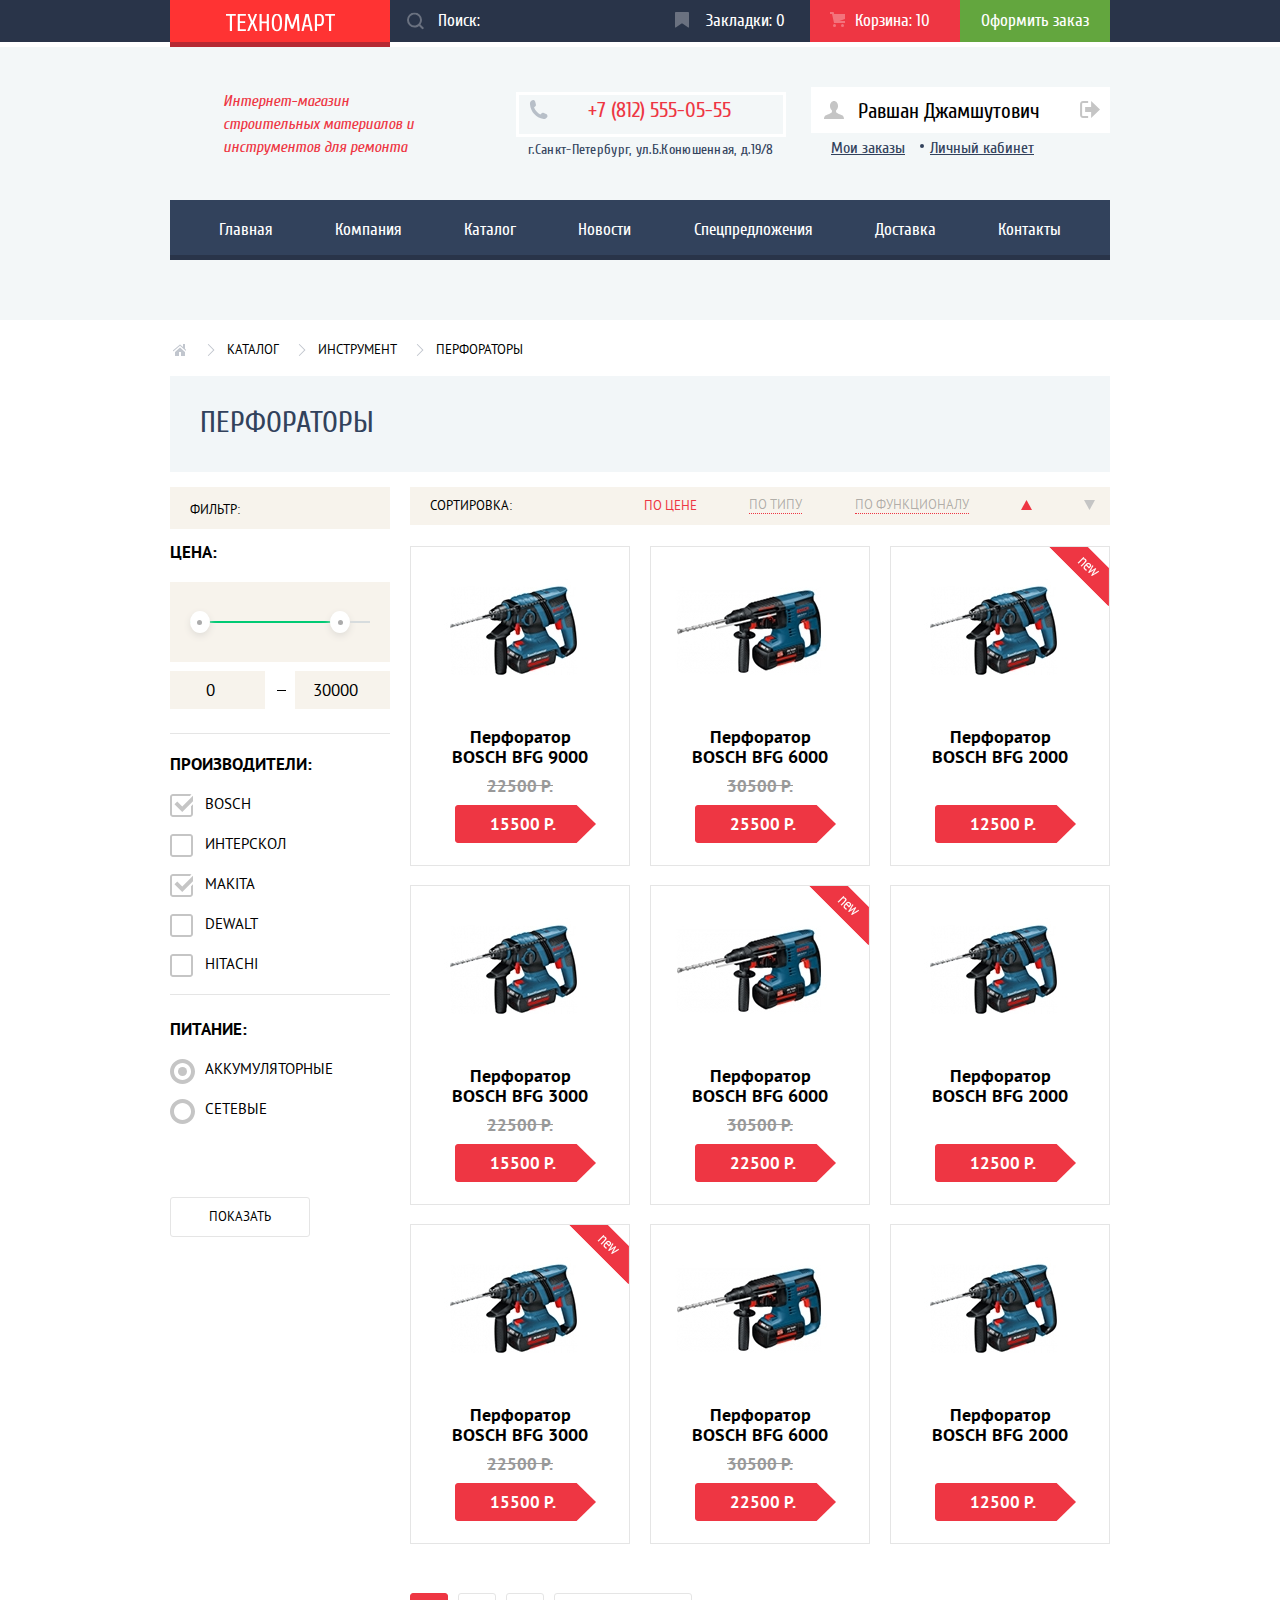
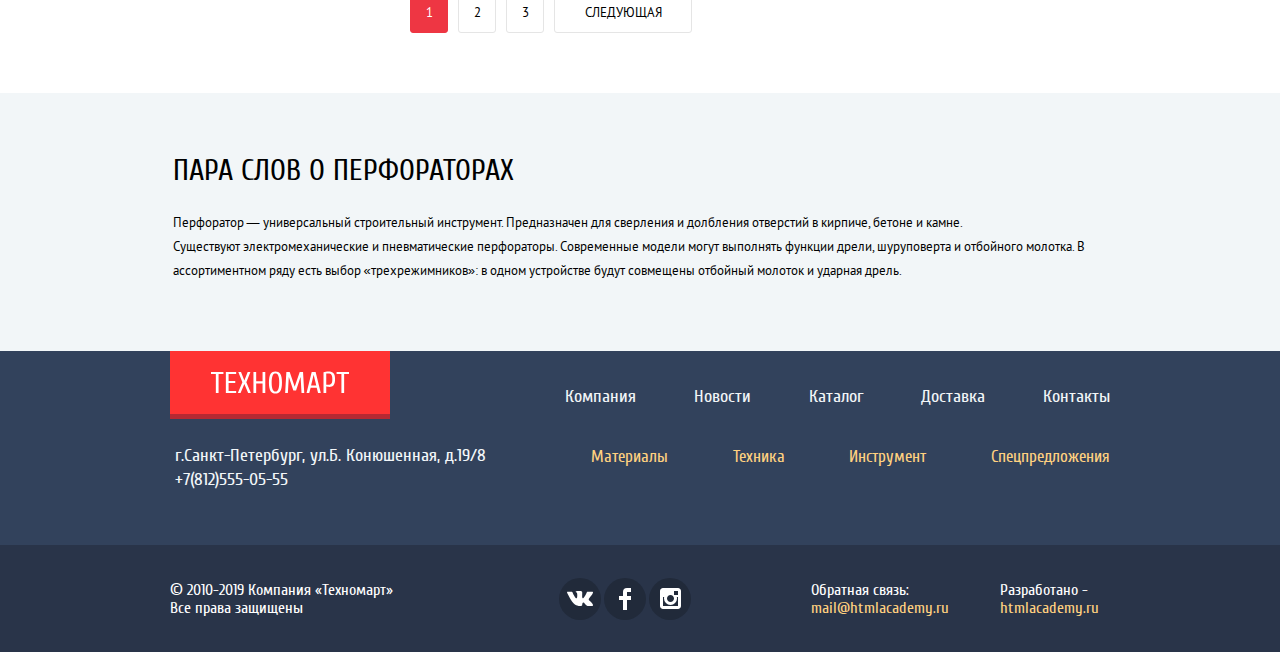
==== commit 2886848c: "18. Личный проект: начинаем оформление декоративных элементов" ====
--- a/catalog.html
+++ b/catalog.html
@@ -18,8 +18,9 @@
             <ul>
               <li class="search-field">
                 <form action="http://echo.htmlacademy.ru" method="post">
-                  <label for="search"></label>
                   <input id="search" type="text" name="search" autocomplete="off">
+                  <label for="search">Поиск:</label>
+                  <svg class="search-icon" xmlns="http://www.w3.org/2000/svg" width="17" height="17" viewBox="0 0 17 17"><path fill="#ffffff" d="M17 15.586l-3.542-3.542A7.465 7.465 0 0 0 15 7.5 7.5 7.5 0 1 0 7.5 15c1.71 0 3.282-.579 4.544-1.542L15.586 17 17 15.586zM2 7.5C2 4.467 4.467 2 7.5 2 10.532 2 13 4.467 13 7.5c0 3.032-2.468 5.5-5.5 5.5A5.506 5.506 0 0 1 2 7.5z"/></svg>
                 </form>
               </li>
               <li class="bookmarks-button"><a href="#">Закладки: 0</a></li>
@@ -296,7 +297,7 @@
           </p>    
         </div>
        </section>
-       <div class="cart-modal">
+       <div class="cart-modal hidden">
         <div></div>
         <div class="poduct-to-cart">
             <h2>Товар добавлен в корзину!</h2>
@@ -353,5 +354,6 @@
       </section>
     </footer>
   <script src="js/script.js"></script>
+  <script src="js/script-catalog.js"></script>
   </body>
 </html>
--- a/css/style.css
+++ b/css/style.css
@@ -99,6 +99,9 @@
     max-width: 100%;
     height: auto;
 }
+button{
+    cursor: pointer;
+}
 .main-navigation ul, .products ul, .popular-producers ul, .site-navigation ul, .footer-navigation ul, .services ul, .social ul, .breadcrumbs ul, form ul, .pagination ul, .popular-products ul{
     list-style: none;
     padding:0;
@@ -166,7 +169,7 @@
     height: 23px;
 }
 /* кнопки главной навигации */
-.order-button a, .cart-button a, .bookmarks-button{
+.order-button a, .cart-button a, .bookmarks-button a{
     min-width:150px;
 }
 .order-button a{
@@ -185,7 +188,8 @@
 }
 .bookmarks-button a{
     position: relative;
-    padding: 12px 5px 12px 20px;
+    padding: 12px 25px 12px 5px;
+    text-align: right;
 }
 .bookmarks-button a:hover, .cart-button a:hover, .search-field a:hover{
     background-color: #212a3a;
@@ -195,7 +199,7 @@
 }
 .bookmarks-button a::before{
     position: absolute;
-    left:-5px;
+    left:15px;
     width: 14px;
     height: 16px;
     background:url("../img/icon-bookmark.svg") no-repeat;
@@ -205,7 +209,7 @@
 .cart-button a{
     position: relative;
     text-align: center;
-    padding: 12px 5px 12px 15px;
+    padding: 12px 5px 12px 20px;
 }
 .cart-button a::before{
     position: absolute;
@@ -248,42 +252,52 @@
 input:checked[type="radio"] + label::before{
     background: url("../img/radio-on.svg") no-repeat;
 }
-label[for="search"]::before{
-    position: absolute;
-    top:0;
-    left:16px;
-    width: 17px;
-    height: 17px;
-    background:url("../img/icon-search.svg") no-repeat;
-    opacity:0.3;
-    content: "";
-}
-label[for="search"]::after{
-    position: absolute;
-    top:0;
+label[for="search"]{
+    position: absolute;
+    top: 12px;
     left:48px;
-    content: "Поиск:";
 }
 .search-field{
+    position: relative;
     flex-grow: 1;
 }
+.search-field form{
+    width: 100%;
+}
 .search-field input{
-    /* width: 270px; */
+    width: 100%;
     height: 42px;
     background-color: #293449;
     border: none;
+    font-family: "Cuprum";
+    font-size: 17px;
+    line-height: 18px;
+    padding-left: 49px;
 }
 .search-field input:focus{
     background-color: #fff;
     color: #000000;
-    line-height: 18px;
 }
 .search-field input:focus + label{
     font-size: 0px;
 }
+.search-field input:focus ~ svg path{
+    fill:#ee3643;
+}
+.search-field input:focus ~ svg{
+    opacity: unset;
+}
+.search-icon{
+    position: absolute;
+    left: 17px;
+    top: 50%;
+    transform:translateY(-50%);
+    opacity: 0.3;
+}
 /* Инфо о магазине в шапке */
 .header-information{
     display: flex;
+    align-items: flex-start;
     padding-top: 40px;
     justify-content: space-between;
     min-height: 153px;
@@ -301,10 +315,6 @@
     margin-left: 53px;
     padding-top: 3px;
     padding-right: 3px;
-}
-.shop-contacts{
-    margin-top: 5px;
-    padding-left: 12px;
 }
 .shop-phone{
     position: relative;
@@ -342,29 +352,31 @@
     border: none;
 }
 .signin{
+    display: flex;
+    align-items: flex-start;
     position: relative;
     width: 121px;
-    height: 45px;
+    padding-top: 12px;
+    padding-bottom: 12px;
+    padding-left: 12px;
     margin-bottom: 25px;
+    margin-right: 10px;
     margin-left: auto;
 }
-.signin::before{
-    position: absolute;
-    /* z-index: 2; */
-    top: 13px;
-    left:3px;
-    content: "";
-    width: 20px;
-    height: 17px;
-    background:url("../img/icon-login.svg") no-repeat;
+.signin svg{
+    margin-right: 15px;
 }
 .signup{
     width: 150px;
-    height: 45px;
     margin-bottom: 25px;
+    padding-top: 12px;
+    padding-bottom: 12px;
 }
 .signin:hover, .signup:hover, .signin:focus, .signup:focus{
     color: #ee3643;
+}
+.signin:hover svg path{
+    fill:#32425c;
 }
 .signin:active, .signup:active, .user-info:active{
     opacity: 0.3;
@@ -630,11 +642,16 @@
 }
 .item a:hover .item-buttons,
 .item a:focus .item-buttons{
-    display: block;
+    /* visibility: visible; */
+    opacity: 1;
+}
+.item-buttons:focus-within{
+    opacity: 1;
 }
 .item-buttons{
     padding-top: 43px;
-    display: none;
+    /* visibility: hidden; */
+    opacity: 0;
     background-color: #fff;
     position: absolute;
     top:0;
@@ -693,7 +710,7 @@
     box-shadow: 0 10px 25px rgba(41, 52, 73, 0.5);
 }
 /* Фильтр */
-input{
+.catalog input{
     font-family: "PT Sans";
     line-height: 38px;
     text-transform: uppercase;
@@ -701,17 +718,17 @@
     border: none;
     background-color: #f7f3ec;
 }
-input[type=number]{
+.catalog input[type=number]{
     width: 95px;
     height: 38px;
     display: flex;
     justify-content: space-between;
     align-items: center;
 }
-input[type='range']{
+.catalog input[type='range']{
     display: none;
 }
-.range{
+.catalog .range{
     display: flex;
     position: relative;
     justify-content: center;
@@ -720,7 +737,7 @@
     height: 80px;
     margin-bottom: 9px;
 }
-.range-slider{
+.catalog .range-slider{
     position: relative;
     width: 180px;
     height: 2px;
@@ -748,9 +765,6 @@
     box-shadow: 0 3px 7px 0 #e0ddd8;
     background-color: #fff;
 }
-/* label[for='range']{
-    position: relative;
-} */
 .range::before{
     content: "";
     position: absolute;
@@ -852,29 +866,29 @@
     border:none;
 }
 /* кнопка КУПИТЬ */
-.products li button:first-of-type{
+.item-buttons button:first-of-type{
     color: #ffffff;
     border: none;
     box-shadow: inset 0 -3px 0 #367315;
     background-color: #63a63e;
 }
-.products li button:first-of-type:hover, .products li button:first-of-type:focus{
+.item-buttons button:first-of-type:hover, .item-buttons button:first-of-type:focus{
     background-color: #5fbb2d;
 }
-.products li button:first-of-type:active{
+.item-buttons button:first-of-type:active{
     background-color: #518534;
 }
 /* Кнопка В ЗАКЛАДКИ */
-.products li button:last-of-type{
+.item-buttons button:last-of-type{
     border: 3px solid #63a63e;
     background-color: #ffffff;
     padding-top: 7px;
     padding-bottom: 7px;
 }
-.products li button:last-of-type:hover, .products li button:last-of-type:focus{
+.item-buttons button:last-of-type:hover, .item-buttons button:last-of-type:focus{
     border-color: #32425c;
 }
-.products li button:last-of-type:active{
+.item-buttons button:last-of-type:active{
     opacity: 0.3;
 }
 /* Пагинация */
@@ -1055,8 +1069,11 @@
 .shop-info p{
     margin-top: 13px;
 }
-.shop-info p:first-of-type{
+.shop-info div:first-child p:first-of-type{
     margin-bottom: 25px;
+}
+.shop-info div:last-child p:first-of-type{
+    margin-bottom: 30px;
 }
 .shop-info ul{
     list-style: none;
@@ -1087,10 +1104,15 @@
 .shop-info h2{
     font-weight: 400;
 }
+.shop-contacts{
+    margin-top: 5px;
+    margin-left: 60px;
+    padding-left: 12px;
+}
 .shop-info .shop-contacts p{
     margin-bottom: 30px;
 }
-.shop-contacts .map{
+.shop-map .map{
     margin-bottom: 36px;
 }
 .map-popup{
@@ -1100,22 +1122,16 @@
     width: 940px;
     height: 447px;
 }
+.map-popup .modal-close{
+    top: 9px;
+    left:911px
+}
 .map-popup img{
     max-width: none;
     box-shadow: 0 0 8px 1px #2f2a2b;
 }
-/* .map-popup::before{
-    position: absolute;
-    content:"";
-    width: 21px;
-    height: 21px;
-    background:url("../img/icon-close.svg") no-repeat;
-    z-index: 99;
-} */
 .modal-close {
     position: absolute;
-    /* top: 10px; */
-    /* left: 910px; */
     width: 21px;
     height: 21px;
     background:url("../img/icon-close.svg") no-repeat;
@@ -1260,11 +1276,21 @@
     padding:20px 22px 22px 23px;
 }
 .banners-group .forth{
+    display: flex;
+    flex-direction: column;
     width: 620px;
-    height: 266px;
+    min-height: 266px;
+    padding-top: 23px;
+    padding-bottom: 22px;
+    padding-left: 25px;
+}
+.banners-group .forth p:first-of-type{
+    margin-bottom: 2px;
+    letter-spacing: 0.7px;
 }
 .banners-group .forth a{
     width: 195px;
+    margin-top: auto;
 }
 .first{
     background-color: #ffbf47;
@@ -1298,11 +1324,10 @@
 .forth p:last-of-type{
     font-size: 18px;
     line-height: 24px;
-    margin:0 0 120px;
 }
 .forth::before{
     position: absolute;
-    top:120px;
+    top:115px;
     content: "";
     width: 22px;
     height: 40px;
@@ -1310,8 +1335,8 @@
 }
 .forth::after{
     position: absolute;
-    top:120px;
-    right: 10px;
+    top:115px;
+    right: 20px;
     content: "";
     width: 22px;
     height: 40px;
@@ -1331,7 +1356,7 @@
 }
 .new-flag::before{
     position: absolute;
-    z-index: 5;
+    z-index: 2;
     right:0;
     content: "";
     width: 60px;
@@ -1412,6 +1437,9 @@
     justify-content: center;
     align-items: center;
 }
+.popular-products li.item{
+    margin-bottom: 0;
+}
 .popular-producers li a{
     display: flex;
     justify-content: center;
@@ -1427,8 +1455,7 @@
     opacity: 0.3;
 }
 /* модальное окно: товар добавлен в корзину */
-.cart-modal{
-    display: none;
+.cart-modal, .feedback-modal{
     position: fixed;
     background-color: #fff;
     top: 50%;
@@ -1436,24 +1463,70 @@
     margin-right: 50%;
     transform:translate(-50%,-50%);
     width: 620px;
+    box-shadow: 0 20px 40px rgba(41, 52, 73, 0.75);
+}
+.cart-modal{
     min-height: 282px;
-    box-shadow: 0 20px 40px rgba(41, 52, 73, 0.75);
-}
-.cart-modal div:first-child{
+}
+.feedback-modal{
+    min-height: 430px;
+}
+.cart-modal div:first-child,
+.feedback-modal > div:first-of-type{
     height: 7px;
     background-color: #ee3643;
 }
-.cart-modal .action-buttons{
+.cart-modal .action-buttons, .feedback-modal .action-buttons{
     display: flex;
     justify-content: center;
     background-color: #f1f1f1;
-    padding-bottom: 37px;
-    padding-top: 37px;
+    padding: 37px 80px;
     text-transform: uppercase;
 }
 .cart-modal .modal-close{
     right: 9px;
     top: 16px;
+}
+.feedback-modal form{
+    display: flex;
+    flex-wrap: wrap;
+    justify-content: space-between;
+    min-height: 311px;
+    padding:45px 80px 37px;
+}
+.feedback-modal form input{
+    min-width: 220px;
+    font-family: "PT Sans";
+    font-size: 13px;
+    line-height: 18px;
+    padding: 8px;
+    padding-left: 10px;
+    color: #a9a9a9;
+    border: 2px solid #dee3e4;
+    border-radius: 3px;
+}
+.feedback-modal form textarea{
+    width: 100%;
+    font-family: "PT Sans";
+    font-size: 13px;
+    line-height: 18px;
+    min-height: 114px;
+    padding: 8px;
+    padding-left: 10px;
+    border: 2px solid #dee3e4;
+    border-radius: 3px;
+}
+.feedback-modal label{
+    margin-bottom: 10px;
+}
+.user-firstname, .user-email, .user-message{
+    display: flex;
+    flex-direction: column;
+    align-items: flex-start;
+}
+.user-message{
+    width: 100%;
+    margin-top: 20px;
 }
 .action-buttons a{
     margin-right: 20px;
@@ -1468,9 +1541,20 @@
     min-width: 220px;
     padding-left: 5px;
     padding-right: 5px;
-    background-color: #fff;
     border:none;
     cursor: pointer;
+}
+.cart-modal button{
+    background-color: #fff;
+}
+.feedback-modal button{
+    background-color: #ee3643;
+    color: #fff;
+    width: 100%;
+}
+.feedback-modal .modal-close{
+    right: 9px;
+    top: 16px;
 }
 .poduct-to-cart{
     background: url("../img/icon-mark.svg") no-repeat;
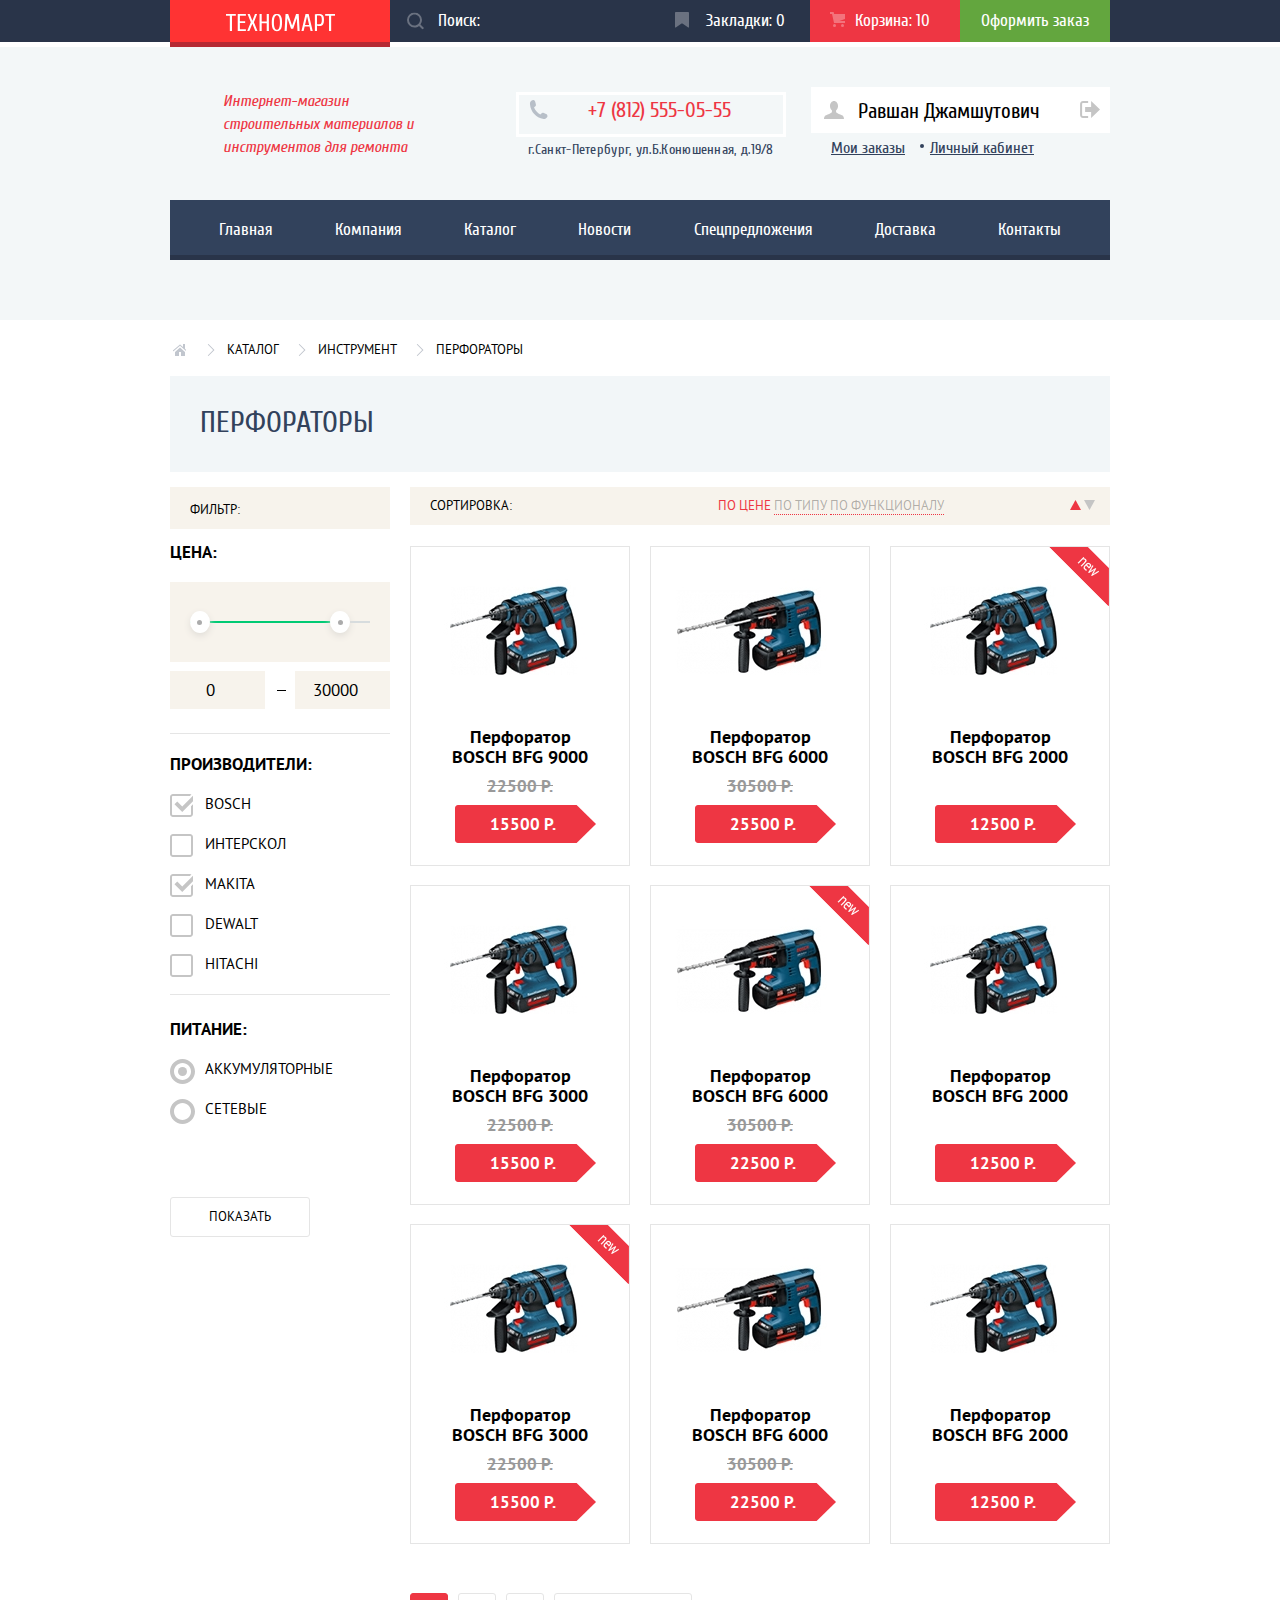
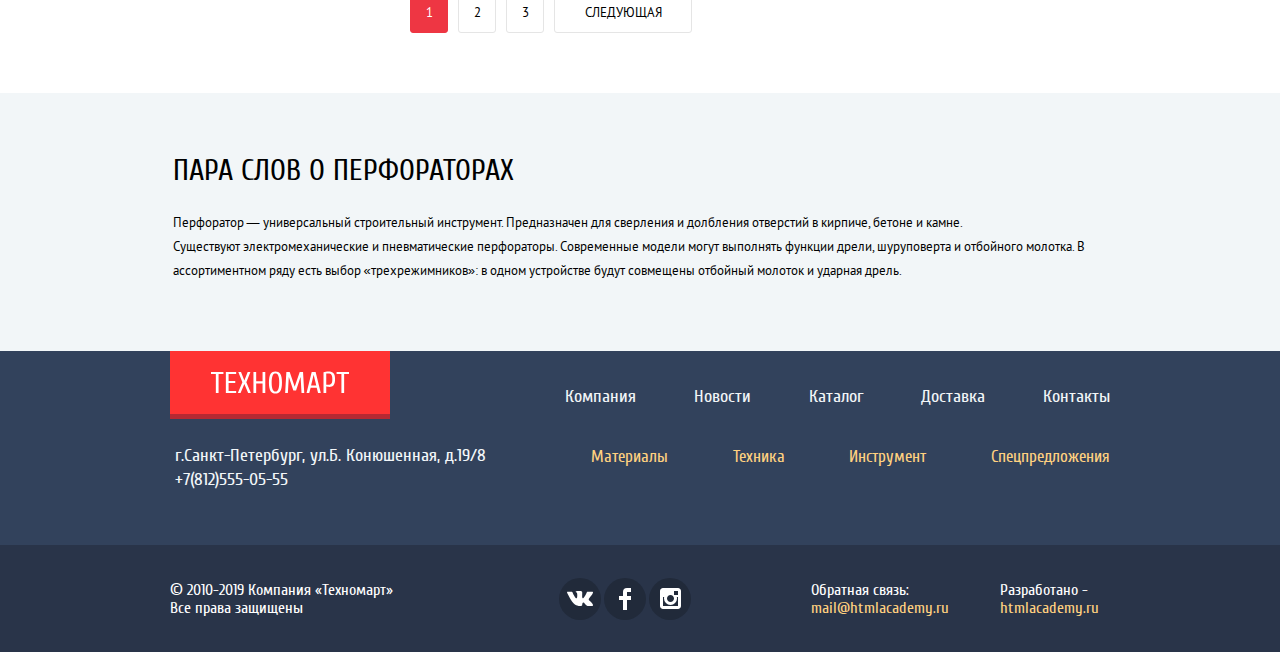
==== commit ee499e8a: "update 14.10 13-30" ====
--- a/catalog.html
+++ b/catalog.html
@@ -24,7 +24,7 @@
                 </form>
               </li>
               <li class="bookmarks-button"><a href="#">Закладки: 0</a></li>
-              <li class="cart-button cart-full-button"><a href="#">Корзина: 10</a></li>
+              <li class="cart-button noempty-button"><a href="#">Корзина: 10</a></li>
               <li class="order-button"><a href="#">Оформить заказ</a></li>
             </ul>
           </div>
@@ -45,7 +45,7 @@
           <div class="user-data">
             <svg xmlns="http://www.w3.org/2000/svg" width="20" height="18" viewBox="0 0 20 18"><path fill="#c5c5c5" d="M17.881 14.166c-2.144-.735-4.256-1.666-5.207-2.39-.657-.501-.77-1.618-.517-2.415 1.118-.903 1.864-2.477 1.864-4.278C14.021 2.276 12.221 0 10 0S5.979 2.276 5.979 5.083c0 1.801.746 3.374 1.863 4.277.253.798.141 1.915-.517 2.416-.95.724-3.063 1.654-5.207 2.39S0 18 0 18h20s.025-3.099-2.119-3.834z"/>
             </svg>
-            <div class="user-name">Равшан Джамшутович</div>
+            <div class="user-name"><a href="#">Равшан Джамшутович</a></div>
             <a href="#">
               <svg xmlns="http://www.w3.org/2000/svg" width="21" height="17" viewBox="0 0 21 17"><g fill="#c5c5c5"><path fill="#c5c5c5" d="M21 8.5L12.125 0v6h-6v5h6v6z"/><path fill="#c5c5c5" d="M3.106 13.952V3.048c.018-.376.171-1.057 1.01-1.057h5.027V0H4.116C1.938 0 1.112 1.81 1.087 3.027v10.946C1.112 15.189 1.938 17 4.116 17h5.027v-1.99H4.116c-.839 0-.992-.683-1.01-1.058z"/></g>
               </svg>
@@ -144,15 +144,19 @@
           <h2 class="visually-hidden">Каталог перфораторов</h2>
           <div class="sort">
             <h3>Сортировка:</h3>
-            <a class="sort-price active" href="#">по цене</a>
-            <a class="sort-type" href="#">по типу</a>
-            <a class="sort-functional" href="#">по функционалу</a>
-            <a class="active" href="#">
-              <svg xmlns="http://www.w3.org/2000/svg" width="11" height="10" viewBox="0 0 11 10"><path d="M5.5 0L0 10h11z"/></svg>
-            </a>
-            <a class="passive" href="#">
-              <svg xmlns="http://www.w3.org/2000/svg" width="11" height="10" viewBox="0 0 11 10"><path d="M5.5 10L0 0h11"/></svg>
-            </a>
+            <div class="sort-types">
+              <a class="sort-price active" href="#">по цене</a>
+              <a class="sort-type" href="#">по типу</a>
+              <a class="sort-functional" href="#">по функционалу</a>
+            </div>
+            <div class="sort-buttons">
+              <a class="active" href="#">
+                <svg xmlns="http://www.w3.org/2000/svg" width="11" height="10" viewBox="0 0 11 10"><path d="M5.5 0L0 10h11z"/></svg>
+              </a>
+              <a class="passive" href="#">
+                <svg xmlns="http://www.w3.org/2000/svg" width="11" height="10" viewBox="0 0 11 10"><path d="M5.5 10L0 0h11"/></svg>
+              </a>
+            </div>
           </div>
           <ul>
             <li class="item">
@@ -349,11 +353,10 @@
             <li><a href="#"><img src="img/icon-insta.svg" alt="Техномарт в Инстаграм"></a></li>
           </ul>
           <div class="footer-feedback"><p>Обратная связь:</p><p><a href="mailto:mail@htmlacademy.ru">mail@htmlacademy.ru</a></p></div>
-          <div><p>Разработано - </p><p><a href="http://htmlacademy.ru">htmlacademy.ru</a></p></div>
+          <div><p>Разработано - </p><p><a href="https://htmlacademy.ru/intensive/htmlcss">htmlacademy.ru</a></p></div>
         </div>
       </section>
     </footer>
   <script src="js/script.js"></script>
-  <script src="js/script-catalog.js"></script>
   </body>
 </html>
--- a/css/style.css
+++ b/css/style.css
@@ -55,7 +55,7 @@
 body{
     margin: 0;
     padding: 0;
-    font-family: "Cuprum",sans-serif;
+    font-family: "Cuprum","Arial",sans-serif;
     font-weight: 400;
     color: #000000;
     font-size: 17px;
@@ -220,7 +220,7 @@
     opacity:0.3;
     content: "";
 }
-.cart-full-button a{
+.noempty-button a, .noempty-button a:hover{
     background-color: #ee3643;
 }
 /* Стилизация форм */
@@ -269,7 +269,7 @@
     height: 42px;
     background-color: #293449;
     border: none;
-    font-family: "Cuprum";
+    font-family: "Cuprum", "Arial", sans-serif;
     font-size: 17px;
     line-height: 18px;
     padding-left: 49px;
@@ -429,6 +429,9 @@
     padding-right: 39px;
     padding-left: 14px;
 }
+.user-name a{
+    color: #000000;
+}
 /* Навигация по сайту */
 .site-navigation{
     background-color: #32425c;
@@ -459,10 +462,6 @@
 .site-navigation a:active{
     opacity: 0.5;
 }
-/* .site-navigation a{
-    line-height: 60px;
-} */
-
 /* Хлебные крошки */
 .breadcrumbs ul{
     display: flex;
@@ -475,7 +474,7 @@
     position: relative;
 }
 .breadcrumbs a{
-    font-family: "PT Sans";
+    font-family: "PT Sans", "Arial", sans-serif;
     font-size: 13px;
     color: #000000;
     line-height: 18px;
@@ -511,7 +510,7 @@
 fieldset{
     position: relative;
     border:none;
-    font-family: "PT Sans";
+    font-family: "PT Sans", "Arial", sans-serif;
     margin: 0;
     padding: 0;
 }
@@ -523,7 +522,7 @@
     color: rgba(0, 0, 0, 0.4);
 }
 legend{
-    font-family: "PT Sans";
+    font-family: "PT Sans", "Arial", sans-serif;
     font-weight: 700;
     line-height: 30px;
     margin-bottom: 15px;
@@ -568,7 +567,7 @@
 }
 .show-products{
     width: 140px;
-    font-family: "PT Sans";
+    font-family: "PT Sans", "Arial", sans-serif;
     font-size: 13px;
     line-height: 18px;
     border: 1px solid #e5e5e5;
@@ -600,7 +599,7 @@
     display: flex;
     justify-content: space-between;
     flex-wrap: wrap;
-    font-family: "PT Sans";
+    font-family: "PT Sans", "Arial", sans-serif;
     font-weight: 700;
     margin: 0;
     margin-bottom: 30px;
@@ -610,7 +609,7 @@
     line-height: 20px;
 }
 .item{
-    font-family: "PT Sans";
+    font-family: "PT Sans", "Arial", sans-serif;
     width: 220px;
     border: 1px solid #e5e5e5;
     position: relative;
@@ -690,7 +689,7 @@
     margin-bottom: 8px;
     width: 135px;
     border-radius: 4px;
-    font-family: "Cuprum";
+    font-family: "Cuprum", "Arial", sans-serif;
     font-size: 14px;
     line-height: 18px;
     text-transform: uppercase;
@@ -711,7 +710,7 @@
 }
 /* Фильтр */
 .catalog input{
-    font-family: "PT Sans";
+    font-family: "Cuprum", "Arial", sans-seriffont-family: "PT Sans", "Arial", sans-serif, "Arial", sans-serif;
     line-height: 38px;
     text-transform: uppercase;
     text-align: center;
@@ -806,7 +805,7 @@
 }
 .filter-title{
     background-color: #f7f3ec;
-    font-family: "PT Sans";
+    font-family: "PT Sans", "Arial", sans-serif;
     padding-top: 14px;
     padding-bottom: 10px;
     padding-left: 20px;
@@ -827,7 +826,7 @@
     width: 100%;
     min-height: 38px;
     background-color: #f7f3ec;
-    font-family: "PT Sans";
+    font-family: "PT Sans", "Arial", sans-serif;
     font-size: 13px;
     text-transform: uppercase;
     padding-left: 20px;
@@ -902,7 +901,7 @@
     border: 1px solid #e5e5e5;
     width: 38px;
     color: #000000;
-    font-family: "PT Sans";
+    font-family: "PT Sans", "Arial", sans-serif;
     font-size: 13px;
     line-height: 18px;
     margin-right: 10px;
@@ -1062,7 +1061,7 @@
     width: 300px;
 }
 .shop-info p, .services p, .product-info-footer p{
-    font-family: "PT Sans",sans-serif;
+    font-family: "PT Sans", "Arial", sans-serif,sans-serif;
     font-size: 13px;
     line-height: 24px;
 }
@@ -1115,20 +1114,20 @@
 .shop-map .map{
     margin-bottom: 36px;
 }
-.map-popup{
-    position: absolute;
-    left:0;
-    top:0;
+.map-modal{
+    position: fixed;
+    top: 50%;
+    margin-left: 50%;
+    transform:translate(-50%,-50%);    
+}
+.map-modal iframe{
     width: 940px;
     height: 447px;
-}
-.map-popup .modal-close{
+    box-shadow: 0 0 8px 1px #2f2a2b;
+}
+.map-modal .modal-close{
     top: 9px;
-    left:911px
-}
-.map-popup img{
-    max-width: none;
-    box-shadow: 0 0 8px 1px #2f2a2b;
+    left:911px;
 }
 .modal-close {
     position: absolute;
@@ -1284,7 +1283,7 @@
     padding-bottom: 22px;
     padding-left: 25px;
 }
-.banners-group .forth p:first-of-type{
+.banners-group .forth .title{
     margin-bottom: 2px;
     letter-spacing: 0.7px;
 }
@@ -1312,35 +1311,36 @@
 }
 .forth{
     position: relative;
+    background-repeat: no-repeat;
     background-image: url("../img/layer_99.jpg");
-    background-repeat: no-repeat;
-}
-.forth p:first-of-type{
+}
+.forth.change-slide{
+    background-image: url("../img/layer_98.jpg");
+}
+.forth .title{
     font-size: 36px;
     line-height: 36px;
     font-weight: 700;
     text-transform: uppercase;
 }
-.forth p:last-of-type{
+.forth .slogan{
     font-size: 18px;
     line-height: 24px;
 }
-.forth::before{
-    position: absolute;
+.forth .slider-button{
+    position: absolute;
+    display: block;
     top:115px;
-    content: "";
     width: 22px;
     height: 40px;
+    cursor: pointer;
+}
+.slider-button.next{
+    right: 20px;
+    background:url("../img/icon-right.svg") no-repeat;
+}
+.slider-button.prev{
     background:url("../img/icon-left.svg") no-repeat;
-}
-.forth::after{
-    position: absolute;
-    top:115px;
-    right: 20px;
-    content: "";
-    width: 22px;
-    height: 40px;
-    background:url("../img/icon-right.svg") no-repeat;
 }
 .fifth{
     background-color: #8ed78f;
@@ -1496,7 +1496,7 @@
 }
 .feedback-modal form input{
     min-width: 220px;
-    font-family: "PT Sans";
+    font-family: "PT Sans", "Arial", sans-serif;
     font-size: 13px;
     line-height: 18px;
     padding: 8px;
@@ -1507,7 +1507,7 @@
 }
 .feedback-modal form textarea{
     width: 100%;
-    font-family: "PT Sans";
+    font-family: "PT Sans", "Arial", sans-serif;
     font-size: 13px;
     line-height: 18px;
     min-height: 114px;
@@ -1536,7 +1536,7 @@
 }
 .action-buttons button{
     font-size: 14px;
-    font-family: "Cuprum";
+    font-family: "Cuprum", "Arial", sans-serif;
     line-height: 18px;
     min-width: 220px;
     padding-left: 5px;
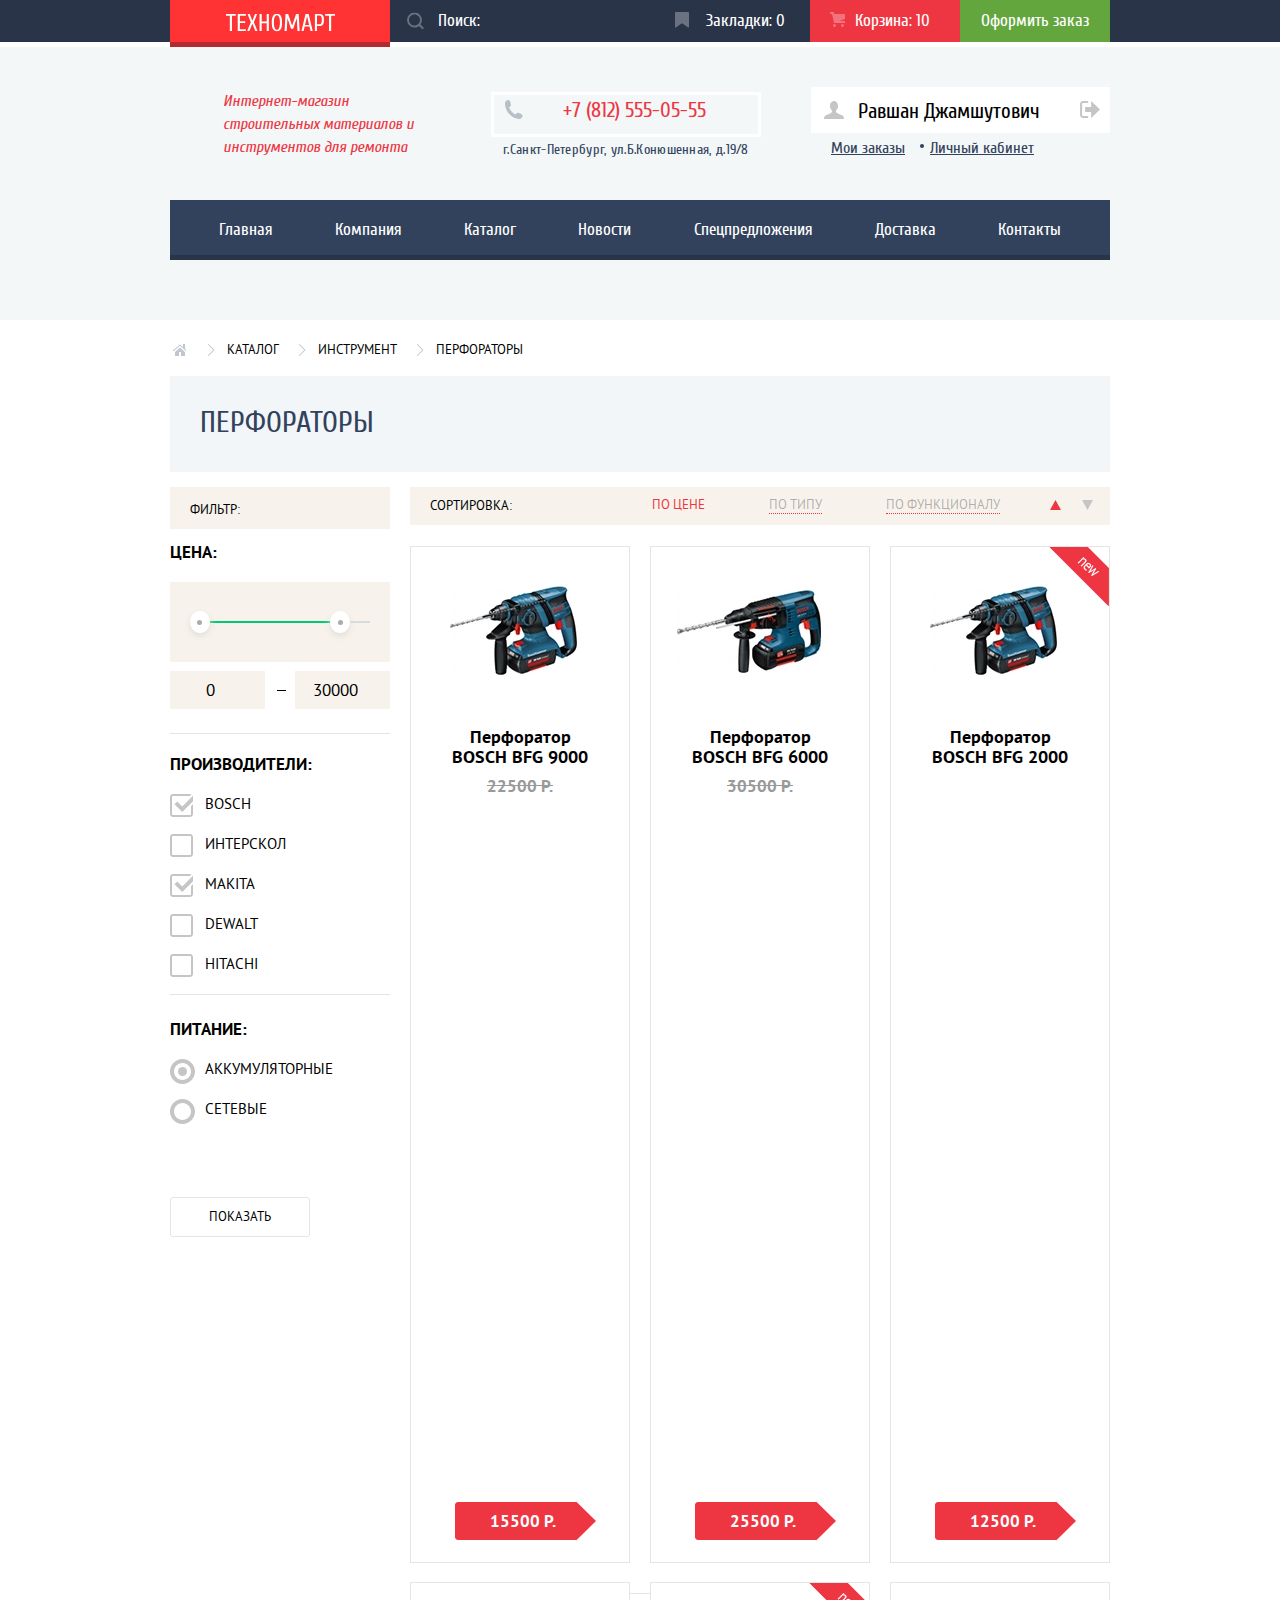
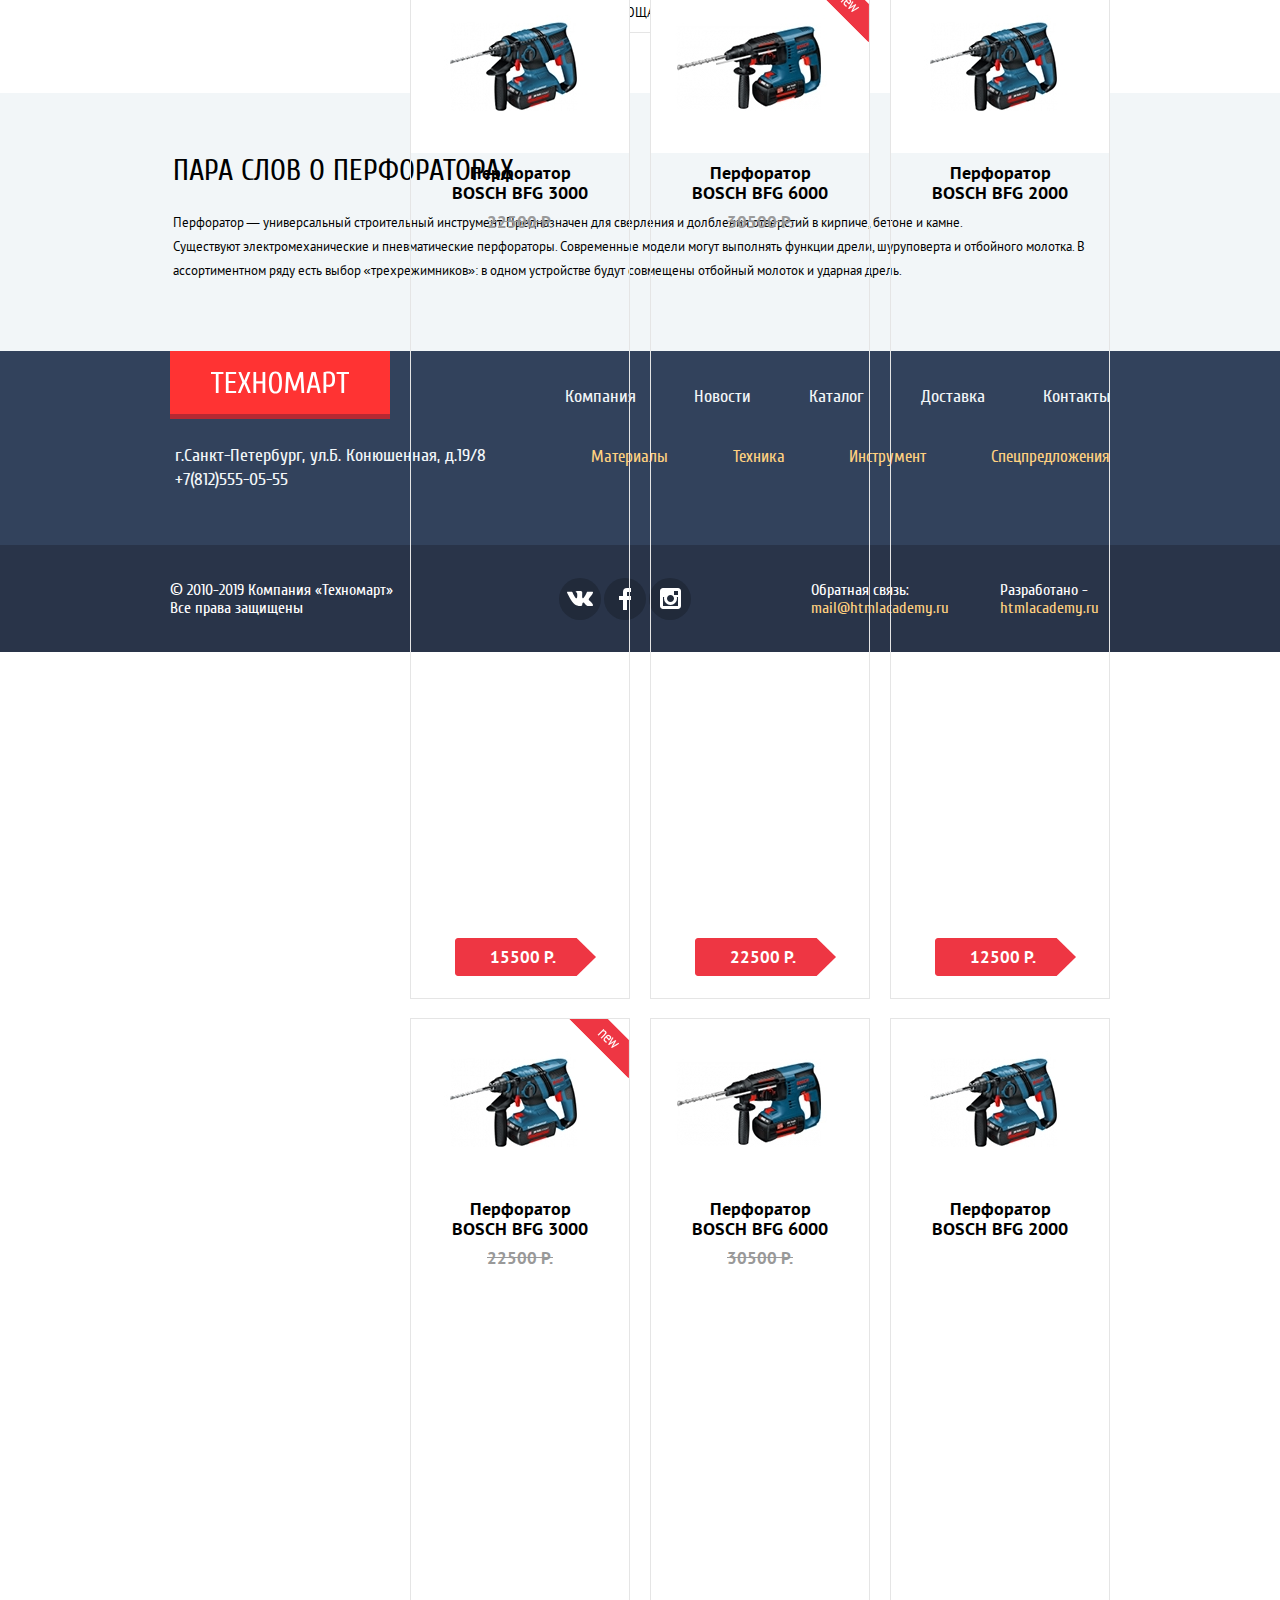
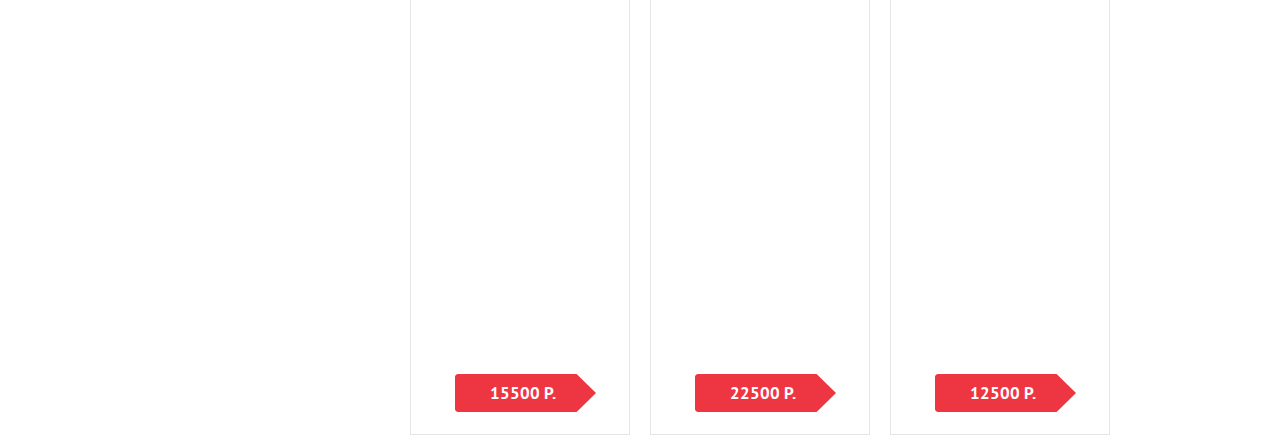
==== commit 1c5cf508: "21. Личный проект: оживляем интерактивные элементы" ====
--- a/catalog.html
+++ b/catalog.html
@@ -4,7 +4,7 @@
     <meta charset="utf-8">
     <title>HTML Academy: Техномарт</title>
     <link rel="stylesheet" href="css/normalize.css">
-    <link rel="stylesheet" href="css/style.css">
+    <link rel="stylesheet" href="css/style-min.css">
   </head>
   <body>
     <header>
@@ -160,127 +160,109 @@
           </div>
           <ul>
             <li class="item">
-              <a href="#">
-                <div class="item-image">
-                  <img src="img/perforator-cat-1.jpg" alt="Перфоратор BOSCH BFG 3000">
-                  <div class="item-buttons">
-                    <button type="button">Купить</button>
-                    <button type="button">В закладки</button>
-                  </div>
-                </div>
-                <h3>Перфоратор BOSCH BFG 9000</h3>
-                <p class="price-old">22500 Р.</p>
-                <p class="price">15500 Р.</p>
-              </a>
-            </li>
-            <li class="item">
-              <a href="#">
-                <div class="item-image">
-                  <img src="img/perforator-cat-2.jpg" alt="Перфоратор BOSCH BFG 3000">
-                  <div class="item-buttons">
-                    <button type="button">Купить</button>
-                    <button type="button">В закладки</button>
-                  </div>
-                </div>
-                <h3>Перфоратор BOSCH BFG 6000</h3>
-                <p class="price-old">30500 Р.</p>
-                <p class="price">25500 Р.</p>
-              </a>
+              <div class="item-image">
+                <img src="img/perforator-cat-1.jpg" alt="Перфоратор BOSCH BFG 3000">
+                <div class="item-buttons">
+                  <button type="button">Купить</button>
+                  <button type="button">В закладки</button>
+                </div>
+              </div>
+              <h3>Перфоратор BOSCH BFG 9000</h3>
+              <p class="price-old">22500 Р.</p>
+              <p class="price">15500 Р.</p>
+            </li>
+            <li class="item">
+              <div class="item-image">
+                <img src="img/perforator-cat-2.jpg" alt="Перфоратор BOSCH BFG 3000">
+                <div class="item-buttons">
+                  <button type="button">Купить</button>
+                  <button type="button">В закладки</button>
+                </div>
+              </div>
+              <h3>Перфоратор BOSCH BFG 6000</h3>
+              <p class="price-old">30500 Р.</p>
+              <p class="price">25500 Р.</p>
             </li>
             <li class="item new-flag">
-              <a href="#">
-                <div class="item-image">
-                  <img src="img/perforator-cat-3.jpg" alt="Перфоратор BOSCH BFG 2000">
-                  <div class="item-buttons">
-                    <button type="button">Купить</button>
-                    <button type="button">В закладки</button>
-                  </div>
-                </div>
-                <h3>Перфоратор BOSCH BFG 2000</h3>
-                <p class="price">12500 Р.</p>
-              </a>
-            </li>
-            <li class="item">
-              <a href="#">
-                <div class="item-image">
-                  <img src="img/perforator-cat-1.jpg" alt="Перфоратор BOSCH BFG 3000">
-                  <div class="item-buttons">
-                    <button type="button">Купить</button>
-                    <button type="button">В закладки</button>
-                  </div>
-                </div>
-                <h3>Перфоратор BOSCH BFG 3000</h3>
-                <p class="price-old">22500 Р.</p>
-                <p class="price">15500 Р.</p>
-              </a>
+              <div class="item-image">
+                <img src="img/perforator-cat-3.jpg" alt="Перфоратор BOSCH BFG 2000">
+                <div class="item-buttons">
+                  <button type="button">Купить</button>
+                  <button type="button">В закладки</button>
+                </div>
+              </div>
+              <h3>Перфоратор BOSCH BFG 2000</h3>
+              <p class="price">12500 Р.</p>
+            </li>
+            <li class="item">
+              <div class="item-image">
+                <img src="img/perforator-cat-1.jpg" alt="Перфоратор BOSCH BFG 3000">
+                <div class="item-buttons">
+                  <button type="button">Купить</button>
+                  <button type="button">В закладки</button>
+                </div>
+              </div>
+              <h3>Перфоратор BOSCH BFG 3000</h3>
+              <p class="price-old">22500 Р.</p>
+              <p class="price">15500 Р.</p>
             </li>
             <li class="item new-flag">
-              <a href="#">
-                <div class="item-image">
-                  <img src="img/perforator-cat-2.jpg" alt="Перфоратор BOSCH BFG 6000">
-                  <div class="item-buttons">
-                    <button type="button">Купить</button>
-                    <button type="button">В закладки</button>
-                  </div>
-                </div>
-                <h3>Перфоратор BOSCH BFG 6000</h3>
-                <p class="price-old">30500 Р.</p>
-                <p class="price">22500 Р.</p>
-              </a>
-            </li>
-            <li class="item">
-              <a href="#">
-                <div class="item-image">
-                  <img src="img/perforator-cat-3.jpg" alt="Перфоратор BOSCH BFG 2000">
-                  <div class="item-buttons">
-                    <button type="button">Купить</button>
-                    <button type="button">В закладки</button>
-                  </div>
-                </div>
-                <h3>Перфоратор BOSCH BFG 2000</h3>
-                <p class="price">12500 Р.</p>
-              </a>
+              <div class="item-image">
+                <img src="img/perforator-cat-2.jpg" alt="Перфоратор BOSCH BFG 6000">
+                <div class="item-buttons">
+                  <button type="button">Купить</button>
+                  <button type="button">В закладки</button>
+                </div>
+              </div>
+              <h3>Перфоратор BOSCH BFG 6000</h3>
+              <p class="price-old">30500 Р.</p>
+              <p class="price">22500 Р.</p>
+            </li>
+            <li class="item">
+              <div class="item-image">
+                <img src="img/perforator-cat-3.jpg" alt="Перфоратор BOSCH BFG 2000">
+                <div class="item-buttons">
+                  <button type="button">Купить</button>
+                  <button type="button">В закладки</button>
+                </div>
+              </div>
+              <h3>Перфоратор BOSCH BFG 2000</h3>
+              <p class="price">12500 Р.</p>
             </li>
             <li class="item new-flag">
-              <a href="#">
-                <div class="item-image">
-                  <img src="img/perforator-cat-1.jpg" alt="Перфоратор BOSCH BFG 3000">
-                  <div class="item-buttons">
-                    <button type="button">Купить</button>
-                    <button type="button">В закладки</button>
-                  </div>
-                </div>
-                <h3>Перфоратор BOSCH BFG 3000</h3>
-                <p class="price-old">22500 Р.</p>
-                <p class="price">15500 Р.</p>
-              </a>
-            </li>
-            <li class="item">
-              <a href="#">
-                <div class="item-image">
-                  <img src="img/perforator-cat-2.jpg" alt="Перфоратор BOSCH BFG 6000">
-                  <div class="item-buttons">
-                    <button type="button">Купить</button>
-                    <button type="button">В закладки</button>
-                  </div>
-                </div>
-                <h3>Перфоратор BOSCH BFG 6000</h3>
-                <p class="price-old">30500 Р.</p>
-                <p class="price">22500 Р.</p>
-              </a>
-            </li>
-            <li class="item">
-              <a href="#">
-                <div class="item-image">
-                  <img src="img/perforator-cat-3.jpg" alt="Перфоратор BOSCH BFG 2000">
-                  <div class="item-buttons">
-                    <button type="button">Купить</button>
-                    <button type="button">В закладки</button>
-                  </div>
-                </div>
-                <h3>Перфоратор BOSCH BFG 2000</h3>
-                <p class="price">12500 Р.</p>
-              </a>
+              <div class="item-image">
+                <img src="img/perforator-cat-1.jpg" alt="Перфоратор BOSCH BFG 3000">
+                <div class="item-buttons">
+                  <button type="button">Купить</button>
+                  <button type="button">В закладки</button>
+                </div>
+              </div>
+              <h3>Перфоратор BOSCH BFG 3000</h3>
+              <p class="price-old">22500 Р.</p>
+              <p class="price">15500 Р.</p>
+            </li>
+            <li class="item">
+              <div class="item-image">
+                <img src="img/perforator-cat-2.jpg" alt="Перфоратор BOSCH BFG 6000">
+                <div class="item-buttons">
+                  <button type="button">Купить</button>
+                  <button type="button">В закладки</button>
+                </div>
+              </div>
+              <h3>Перфоратор BOSCH BFG 6000</h3>
+              <p class="price-old">30500 Р.</p>
+              <p class="price">22500 Р.</p>
+            </li>
+            <li class="item">
+              <div class="item-image">
+                <img src="img/perforator-cat-3.jpg" alt="Перфоратор BOSCH BFG 2000">
+                <div class="item-buttons">
+                  <button type="button">Купить</button>
+                  <button type="button">В закладки</button>
+                </div>
+              </div>
+              <h3>Перфоратор BOSCH BFG 2000</h3>
+              <p class="price">12500 Р.</p>
             </li>
           </ul>
           <nav class="pagination">
@@ -346,7 +328,7 @@
       <section class="social">
         <h2 class="visually-hidden">Техномарт в социальных сетях</h2>
         <div class="container">
-          <div class="footer-copyright">© 2010-2019 Компания &laquoТехномарт&raquo <br>Все права защищены</div>
+          <div class="footer-copyright">© 2010-2019 Компания &laquo;Техномарт&raquo; <br>Все права защищены</div>
           <ul class="social-icons">
             <li><a href="#"><img src="img/icon-vk.svg" alt="Техномарт во Вконтакте"></a></li>
             <li><a href="#"><img src="img/icon-fb.svg" alt="Техномарт в Фейсбуке"></a></li>
@@ -357,6 +339,6 @@
         </div>
       </section>
     </footer>
-  <script src="js/script.js"></script>
+  <script src="js/script-min.js"></script>
   </body>
 </html>
--- a/css/style-min.css
+++ b/css/style-min.css
@@ -0,0 +1 @@
+@font-face{font-family:'Cuprum';font-style:normal;font-weight:400;src:local('Cuprum Regular'),local(Cuprum-Regular),url(../fonts/cuprum-v11-latin_cyrillic-regular.woff2) format("woff2"),url(../fonts/cuprum-v11-latin_cyrillic-regular.woff) format("woff"),url(../fonts/cuprum-v11-latin_cyrillic-regular.ttf) format("truetype"),url(../fonts/cuprum-v11-latin_cyrillic-regular.svg#Cuprum) format("svg")}@font-face{font-family:'Cuprum';font-style:italic;font-weight:400;src:local('Cuprum Italic'),local(Cuprum-Italic),url(../fonts/cuprum-v11-latin_cyrillic-italic.woff2) format("woff2"),url(../fonts/cuprum-v11-latin_cyrillic-italic.woff) format("woff"),url(../fonts/cuprum-v11-latin_cyrillic-italic.ttf) format("truetype"),url(../fonts/cuprum-v11-latin_cyrillic-italic.svg#Cuprum) format("svg")}@font-face{font-family:'PT Sans';font-style:normal;font-weight:400;src:local('PT Sans'),local('PT Sans regular'),url(../fonts/ptsans.woff2) format("woff2"),url(../fonts/ptsans.woff) format("woff"),}@font-face{font-family:'PT Sans';font-style:bold;font-weight:700;src:local('PT Sans'),local('PT Sans bold'),url(../fonts/ptsansbold.woff2) format("woff2"),url(../fonts/ptsansbold.woff) format("woff"),}@font-face{font-family:'Myriad Pro Regular';font-style:normal;font-weight:400;src:local(MyriadPro-Regular),local('MyriadPro Regular'),url(MyriadPro-Regular.eot) format("embedded-opentype"),url(MyriadPro-Regular.woff) format("woff")}@-webkit-keyframes shake{20%{top:52%}50%{top:50%;top:48%}100%{top:50%}}@keyframes shake{20%{top:52%}50%{top:50%;top:48%}100%{top:50%}}@-webkit-keyframes appearance{from{top:-10%}to{top:50%}}@keyframes appearance{from{top:-10%}to{top:50%}}*,::after,::before{-webkit-box-sizing:border-box;box-sizing:border-box}body{margin:0;padding:0;font-family:"Cuprum","Arial",sans-serif;font-weight:400;color:#000;font-size:17px;background-color:#fff}.visually-hidden:not(:focus):not(:active){position:absolute;width:1px;height:1px;margin:-1px;border:0;padding:0;clip:rect(0 0 0 0);overflow:hidden}.hidden{display:none}header{display:-webkit-box;display:-ms-flexbox;display:flex;-webkit-box-orient:vertical;-webkit-box-direction:normal;-ms-flex-direction:column;flex-direction:column;min-height:320px;background-color:#f3f7f8}main{position:relative}.container{width:940px;margin:0 auto}.container-footer{background-color:#32425c;width:940px;margin:0 auto}a{text-decoration:none}img{max-width:100%;height:auto}button{cursor:pointer}.main-navigation ul,.products ul,.popular-producers ul,.site-navigation ul,.footer-navigation ul,.services ul,.social ul,.breadcrumbs ul,form ul,.pagination ul,.popular-products ul{list-style:none;padding:0}.main-navigation{background-color:#293449}.main-navigation ul{display:-webkit-box;display:-ms-flexbox;display:flex;-webkit-box-pack:end;-ms-flex-pack:end;justify-content:flex-end;-webkit-box-flex:1;-ms-flex-positive:1;flex-grow:1;line-height:18px;margin:0}.main-navigation ul li{display:-webkit-box;display:-ms-flexbox;display:flex;-webkit-box-pack:center;-ms-flex-pack:center;justify-content:center;-webkit-box-align:center;-ms-flex-align:center;align-items:center}.main-navigation,.main-navigation a,.site-navigation a{color:#fff}.navigation{display:-webkit-box;display:-ms-flexbox;display:flex}.strip{min-height:5px;background-color:#fff}.logo-bottom{width:220px;height:5px;-webkit-box-shadow:inset 0 -5px 0 rgba(0,0,0,0.24);box-shadow:inset 0 -5px 0 rgba(0,0,0,0.24);background-color:#ee3643}.strip-footer{background-color:#32425c}.logo{display:-webkit-box;display:-ms-flexbox;display:flex;-webkit-box-pack:center;-ms-flex-pack:center;justify-content:center;-webkit-box-align:center;-ms-flex-align:center;align-items:center;background-color:#f33}.logo a{line-height:0}.logo:hover{background-color:#ca2c37}.logo:active{background-color:#ba2732}.logo-footer a{padding:20px 41px}.logo-header img{width:109px;height:19px;margin:13px 55px 10px 56px}.logo-footer img{width:138px;height:23px}.order-button a,.cart-button a,.bookmarks-button a{min-width:150px}.order-button a{text-align:center;padding:12px 5px;background-color:#63a63e}.order-button a:hover{background-color:#5fbb2d}.order-button a:active{background-color:#518534;opacity:.5}.bookmarks-button a{position:relative;padding:12px 25px 12px 5px;text-align:right}.bookmarks-button a:hover,.cart-button a:hover,.search-field a:hover{background-color:#212a3a}.bookmarks-button a:active,.cart-button a:active{opacity:.6}.bookmarks-button a::before{position:absolute;left:15px;width:14px;height:16px;background:url(../img/icon-bookmark.svg) no-repeat;opacity:.3;content:""}.cart-button a{position:relative;text-align:center;padding:12px 5px 12px 20px}.cart-button a::before{position:absolute;left:20px;width:15px;height:15px;background:url(../img/icon-cart.svg) no-repeat;opacity:.3;content:""}.noempty-button a,.noempty-button a:hover{background-color:#ee3643}label{position:relative}input[type=radio],input[type=checkbox]{display:none}input[type="checkbox"] + label::before{position:absolute;left:-35px;width:23px;height:23px;background:url(../img/checkbox-off.svg) no-repeat;content:""}input:checked[type="checkbox"] + label::before{background:url(../img/checkbox-on.svg) no-repeat}input[type="radio"] + label::before{position:absolute;left:-35px;width:25px;height:25px;background:url(../img/radio-off.svg) no-repeat;content:""}input:checked[type="radio"] + label::before{background:url(../img/radio-on.svg) no-repeat}label[for="search"]{position:absolute;top:12px;left:48px}.search-field{position:relative;-webkit-box-flex:1;-ms-flex-positive:1;flex-grow:1}.search-field form{width:100%}.search-field input{width:100%;height:42px;background-color:#293449;border:none;font-family:"Cuprum","Arial",sans-serif;font-size:17px;line-height:18px;padding-left:49px}.search-field input:focus{background-color:#fff;color:#000}.search-field input:focus + label{font-size:0}.search-field input:focus ~ svg path{fill:#ee3643}.search-field input:focus ~ svg{opacity:unset}.search-icon{position:absolute;left:17px;top:50%;-webkit-transform:translateY(-50%);-ms-transform:translateY(-50%);transform:translateY(-50%);opacity:.3}.header-information{display:-webkit-box;display:-ms-flexbox;display:flex;-webkit-box-align:start;-ms-flex-align:start;align-items:flex-start;padding-top:40px;-webkit-box-pack:justify;-ms-flex-pack:justify;justify-content:space-between;min-height:153px}.header-information div:nth-child(2){text-align:center}.shop-description{width:196px;line-height:23px;font-style:italic;font-size:16px;color:#ee3643;margin-left:53px;padding-top:3px;padding-right:3px}.shop-phone{position:relative;width:270px;min-height:45px;border:3px solid #fff;line-height:21px;color:#ee3643;font-size:21px;padding-top:5px;padding-left:17px;margin:0;margin-bottom:1px}.shop-phone::before{content:"";position:absolute;width:19px;height:19px;left:10px;background:url(../img/icon-phone.svg) no-repeat}.shop-address{color:#32425c;font-size:14px;line-height:24px;margin:0;letter-spacing:.3px}.signin,.signup,.user-data{font-size:21px;line-height:21px;background-color:#fff;border:none}.signin{display:-webkit-box;display:-ms-flexbox;display:flex;-webkit-box-align:start;-ms-flex-align:start;align-items:flex-start;position:relative;padding-top:12px;padding-bottom:12px;padding-left:12px;margin-bottom:25px;margin-right:10px}.signin svg{margin-right:15px}.signup{margin-bottom:25px;padding-top:12px;padding-bottom:12px}.signin:hover,.signup:hover,.signin:focus,.signup:focus{color:#ee3643}.signin:hover svg path{fill:#32425c}.signin:active,.signup:active,.user-info:active{opacity:.3}.user-info{min-width:299px}.login-info{min-width:299px;display:-webkit-box;display:-ms-flexbox;display:flex;-webkit-box-pack:justify;-ms-flex-pack:justify;justify-content:space-between;padding:0 20px}.user-info ul{display:-webkit-box;display:-ms-flexbox;display:flex;margin-top:5px;margin-bottom:0;list-style:none;padding-left:20px}.user-info li{position:relative}.user-info li:not(:first-child)::before{content:"";position:absolute;left:-10px;top:6px;width:4px;height:4px;border-radius:50%;background-color:#32425c}.user-info ul a{font-size:16px;line-height:18px;color:#32425c;text-decoration:underline;padding-right:25px}.user-info ul a:hover,.user-info ul a:focus{color:#ee3643}.user-info ul a:active{opacity:.3}.user-data{display:-webkit-box;display:-ms-flexbox;display:flex;padding:14px 10px 11px 13px;position:relative}.user-data a:hover svg path,.user-data svg:hover path{fill:#32425c}.user-name{padding-right:39px;padding-left:14px}.user-name a{color:#000}.site-navigation{background-color:#32425c;-webkit-box-shadow:inset 0 -5px 0 #293449;box-shadow:inset 0 -5px 0 #293449;line-height:17px}.site-navigation ul{display:-webkit-box;display:-ms-flexbox;display:flex;-ms-flex-pack:distribute;justify-content:space-around;-webkit-box-align:center;-ms-flex-align:center;align-items:center;-ms-flex-wrap:wrap;flex-wrap:wrap;margin:0;padding-left:18px;padding-right:18px}.site-navigation li{display:-webkit-box;display:-ms-flexbox;display:flex}.site-navigation a{padding-top:21px;padding-bottom:22px;padding-left:31px;padding-right:31px}.site-navigation a:hover{background-color:#293449}.site-navigation a:active{opacity:.5}.breadcrumbs ul{display:-webkit-box;display:-ms-flexbox;display:flex;position:relative;margin-top:19px;margin-left:57px}.breadcrumbs li{padding-right:39px;position:relative}.breadcrumbs a{font-family:"PT Sans","Arial",sans-serif;font-size:13px;color:#000;line-height:18px;text-transform:uppercase}.breadcrumbs ul::before{content:"";width:14px;height:12px;position:absolute;left:-55px;top:5px;background:url(../img/icon-home.svg) no-repeat}.breadcrumbs li::before{content:"";width:8px;height:12px;position:absolute;left:-20px;top:5px;background:url(../img/icon-right-small.svg) no-repeat}h1,h2,legend,fieldset{text-transform:uppercase}h1{color:#32425c;font-size:30px;line-height:30px}fieldset{position:relative;border:none;font-family:"PT Sans","Arial",sans-serif;margin:0;padding:0}fieldset label{line-height:20px;font-size:15px}fieldset input:disabled + label{color:rgba(0,0,0,0.4)}legend{font-family:"PT Sans","Arial",sans-serif;font-weight:700;line-height:30px;margin-bottom:15px}.prices-box{margin-bottom:40px}.prices-box::after{position:absolute;bottom:-25px;content:"";width:220px;height:1px;background-color:#e5e5e5}.producers-box{margin-bottom:20px}.producers-box ul{margin:0;padding-left:35px}.producers-box li{margin-bottom:20px}.producers-box::after{position:absolute;content:"";width:220px;height:1px;background-color:#e5e5e5}.battery-box{margin-bottom:58px}.battery-box ul{margin:0;padding-left:35px}.battery-box li{margin-bottom:20px}.show-products{width:140px;font-family:"PT Sans","Arial",sans-serif;font-size:13px;line-height:18px;border:1px solid #e5e5e5;background-color:#fff}.catalog{display:-webkit-box;display:-ms-flexbox;display:flex;-webkit-box-pack:justify;-ms-flex-pack:justify;justify-content:space-between}.catalog-title{padding-top:32px;padding-bottom:34px;padding-left:30px;background-color:#f2f6f8;margin-bottom:15px}.catalog-title h1{margin:0;font-weight:400}.products{display:-webkit-box;display:-ms-flexbox;display:flex;-webkit-box-orient:vertical;-webkit-box-direction:normal;-ms-flex-direction:column;flex-direction:column;width:700px}.products ul{padding:0;display:-webkit-box;display:-ms-flexbox;display:flex;-webkit-box-pack:justify;-ms-flex-pack:justify;justify-content:space-between;-ms-flex-wrap:wrap;flex-wrap:wrap;font-family:"PT Sans","Arial",sans-serif;font-weight:700;margin:0;margin-bottom:30px}.products h3{font-size:18px;line-height:20px}.item{font-family:"PT Sans","Arial",sans-serif;width:220px;border:1px solid #e5e5e5;position:relative;text-align:center;min-height:318px;margin-bottom:19px;display:-webkit-box;display:-ms-flexbox;display:flex;-webkit-box-orient:vertical;-webkit-box-direction:normal;-ms-flex-direction:column;flex-direction:column;-webkit-box-align:center;-ms-flex-align:center;align-items:center;height:100%;padding-bottom:5px}.item h3{width:160px;font-size:18px;font-weight:700;line-height:20px;color:#000;margin-top:10px;margin-bottom:0}.item-image{position:relative;width:218px;height:170px;margin:0 auto}.item:hover .item-buttons,.item:focus .item-buttons{opacity:1}.item-buttons:focus-within{opacity:1}.item-buttons{padding-top:43px;opacity:0;background-color:#fff;position:absolute;top:0;left:0;width:100%;height:100%}.item p{display:-webkit-box;display:-ms-flexbox;display:flex;-webkit-box-pack:center;-ms-flex-pack:center;justify-content:center;-webkit-box-align:center;-ms-flex-align:center;align-items:center;width:141px;height:38px;text-transform:uppercase;line-height:18px}.item .price{background-image:url(../img/red-button.svg);background-repeat:no-repeat;color:#fff;margin-top:auto;font-weight:700;margin-left:10px;padding-right:5px}.item .price-old{color:#999;text-decoration:line-through;font-weight:700;margin:0}.item button{position:relative;padding-top:10px;padding-bottom:10px;margin-bottom:8px;width:135px;border-radius:4px;font-family:"Cuprum","Arial",sans-serif;font-size:14px;line-height:18px;text-transform:uppercase}.item button:first-of-type::before{position:absolute;left:12px;content:"";width:15px;height:15px;opacity:.3;background:url(../img/icon-cart.svg) no-repeat}.item:hover{border:none;-webkit-box-shadow:0 10px 25px rgba(41,52,73,0.5);box-shadow:0 10px 25px rgba(41,52,73,0.5)}.catalog input{font-family:"PT Sans","Arial",sans-serif,"Arial",sans-serif;line-height:38px;text-transform:uppercase;text-align:center;border:none;background-color:#f7f3ec}.catalog input[type=number]{width:95px;height:38px;display:-webkit-box;display:-ms-flexbox;display:flex;-webkit-box-pack:justify;-ms-flex-pack:justify;justify-content:space-between;-webkit-box-align:center;-ms-flex-align:center;align-items:center}.catalog input[type='range']{display:none}.catalog .range{display:-webkit-box;display:-ms-flexbox;display:flex;position:relative;-webkit-box-pack:center;-ms-flex-pack:center;justify-content:center;-webkit-box-align:center;-ms-flex-align:center;align-items:center;background-color:#f7f3ec;height:80px;margin-bottom:9px}.catalog .range-slider{position:relative;width:180px;height:2px;background-color:#00ca74;background:-o-linear-gradient(45deg,#00ca74 80%,#d7dcde 80%);background:linear-gradient(45deg,#00ca74 80%,#d7dcde 80%)}.range-slider::before{position:absolute;top:-10px;content:"";width:20px;height:22px;border-radius:50%;-webkit-box-shadow:0 3px 7px 0 #e0ddd8;box-shadow:0 3px 7px 0 #e0ddd8;background-color:#fff}.range-slider::after{position:absolute;right:20px;top:-10px;content:"";width:20px;height:22px;border-radius:50%;-webkit-box-shadow:0 3px 7px 0 #e0ddd8;box-shadow:0 3px 7px 0 #e0ddd8;background-color:#fff}.range::before{content:"";position:absolute;left:27px;width:5px;height:5px;background-color:#ababab;border-radius:50%;z-index:2}.range::after{content:"";position:absolute;right:47px;width:5px;height:5px;background-color:#ababab;border-radius:50%;z-index:2}.price-range{display:-webkit-box;display:-ms-flexbox;display:flex;-webkit-box-pack:justify;-ms-flex-pack:justify;justify-content:space-between;-webkit-box-align:center;-ms-flex-align:center;align-items:center}.price-range span{position:relative}.price-range span::before{content:"";position:absolute;left:-3px;width:9px;height:1px;background-color:#000}.filter{width:220px}.filter-title{background-color:#f7f3ec;font-family:"PT Sans","Arial",sans-serif;padding-top:14px;padding-bottom:10px;padding-left:20px;text-transform:uppercase;margin-bottom:8px}.filter h3,.sort h3{font-weight:400;font-size:13px;line-height:18px;margin:0}.sort h3{margin-right:90px}.sort{display:-webkit-box;display:-ms-flexbox;display:flex;-webkit-box-pack:justify;-ms-flex-pack:justify;justify-content:space-between;-webkit-box-align:center;-ms-flex-align:center;align-items:center;width:100%;min-height:38px;background-color:#f7f3ec;font-family:"PT Sans","Arial",sans-serif;font-size:13px;text-transform:uppercase;padding:10px 17px 10px 20px;margin-bottom:21px}a.sort-type,a.sort-price,a.sort-functional{color:rgba(0,0,0,0.3);border-bottom:1px dotted #ee3643}a.sort-type:hover,a.sort-price:hover,a.sort-functional:hover,a.sort-type:focus,a.sort-price:focus,a.sort-functional:focus{color:#000;border-bottom-style:solid}.sort-types{display:-webkit-box;display:-ms-flexbox;display:flex;-ms-flex-wrap:wrap;flex-wrap:wrap;-ms-flex-preferred-size:348px;flex-basis:348px;-webkit-box-pack:justify;-ms-flex-pack:justify;justify-content:space-between}.sort-buttons{display:-webkit-box;display:-ms-flexbox;display:flex;min-width:43px;-webkit-box-pack:justify;-ms-flex-pack:justify;justify-content:space-between}.sort a:active,.sort a.active{border:none;color:#ee3643}.sort a svg{fill:#c5c5c5;border:none}a.active svg{fill:#ee3643}a:hover svg{fill:#000;border:none}.item-buttons button:first-of-type{color:#fff;border:none;-webkit-box-shadow:inset 0 -3px 0 #367315;box-shadow:inset 0 -3px 0 #367315;background-color:#63a63e}.item-buttons button:first-of-type:hover,.item-buttons button:first-of-type:focus{background-color:#5fbb2d}.item-buttons button:first-of-type:active{background-color:#518534}.item-buttons button:last-of-type{border:3px solid #63a63e;background-color:#fff;padding-top:7px;padding-bottom:7px}.item-buttons button:last-of-type:hover,.item-buttons button:last-of-type:focus{border-color:#32425c}.item-buttons button:last-of-type:active{opacity:.3}.pagination ul{display:-webkit-box;display:-ms-flexbox;display:flex;-webkit-box-pack:start;-ms-flex-pack:start;justify-content:flex-start;margin-bottom:60px;font-weight:400}.pagination li a{border:1px solid #e5e5e5;width:38px;color:#000;font-family:"PT Sans","Arial",sans-serif;font-size:13px;line-height:18px;margin-right:10px}.pagination li a:hover,.pagination li a:focus{border-color:#bdc6ca}.pagination li a:active,.pagination a.current{border-color:#ee3643}.pagination li:last-of-type a{width:138px}.pagination a.current{color:#fff;background-color:#ee3643}.pagination a.current:hover{border-color:#ee3643}.product-info-footer{background-color:#f2f6f8;padding-top:63px;padding-bottom:68px;padding-left:5px}.product-info-footer p,.product-info-footer h2{margin:0;font-weight:400}.product-info-footer h2{margin-bottom:25px}h2{font-size:30px;line-height:30px;text-transform:uppercase}.services{background-color:#f4f8f9;padding-top:43px;margin-bottom:40px}.services .container{position:relative}.services > div{display:-webkit-box;display:-ms-flexbox;display:flex;-ms-flex-wrap:wrap;flex-wrap:wrap}.services h2{font-weight:400}.services h3{font-size:36px;color:#32425c;line-height:36px;text-transform:uppercase;font-weight:400}.services-info{width:100%;margin-bottom:20px}.delivery-info{position:absolute;right:0;top:200px;min-width:619px;min-height:282px;background:url(../img/layer_131.png) no-repeat;background-position:100% 100%}.garanty-info{position:absolute;right:0;top:200px;min-width:619px;min-height:282px;background:url(../img/layer_130.png) no-repeat;background-position:100% 100%}.credit-info{position:absolute;right:0;top:200px;min-width:619px;min-height:282px;background:url(../img/layer_119.png) no-repeat;background-position:100% 100%}.delivery-info h3,.garanty-info h3,.credit-info h3{margin-bottom:25px;margin-top:0}.service-menu{position:relative;margin-bottom:100px}.service-menu ul{margin-top:35px}.service-menu li{display:-webkit-box;display:-ms-flexbox;display:flex;-webkit-box-align:center;-ms-flex-align:center;align-items:center;width:240px}.service-menu a{color:#fff;padding-top:16px;padding-bottom:15px;-webkit-box-flex:1;-ms-flex-positive:1;flex-grow:1;line-height:30px;padding-left:22px;font-size:21px;font-weight:700;background-color:#32425c;-webkit-box-shadow:0 1px 0 #293449,inset 0 1px 0 #405069;box-shadow:0 1px 0 #293449,inset 0 1px 0 #405069}.service-menu a.current{background-color:#fff;color:#32425c;-webkit-box-shadow:0 1px 0 #ffffff,inset 0 1px 0 #fff;box-shadow:0 1px 0 #ffffff,inset 0 1px 0 #fff}.service-menu a:hover:not(.current){background-color:#293449;color:#fff}.service-menu li a:active{-webkit-box-shadow:0 1px 0 #ffffff,inset 0 1px 0 #fff;box-shadow:0 1px 0 #ffffff,inset 0 1px 0 #fff;background-color:#fff;color:#32425c}.service-menu::before{position:absolute;content:"";width:10px;height:279px;background:url(../img/layer_118.png) no-repeat;left:230px}.shop-info{position:relative;display:-webkit-box;display:-ms-flexbox;display:flex;-webkit-box-pack:justify;-ms-flex-pack:justify;justify-content:space-between;margin-bottom:86px}.shop-info div:first-of-type{width:519px}.shop-info div:first-of-type a{width:220px}.shop-info div:last-of-type{width:300px}.shop-info p,.services p,.product-info-footer p{font-family:"PT Sans","Arial",sans-serif,sans-serif;font-size:13px;line-height:24px}.shop-info p{margin-top:13px}.shop-info div:first-child p:first-of-type{margin-bottom:25px}.shop-info div:last-child p:first-of-type{margin-bottom:30px}.shop-info ul{list-style:none;margin-top:20px;padding-left:36px}.shop-info a{color:#fff;font-size:14px;text-transform:uppercase;line-height:18px}.shop-info li{position:relative;font-size:18px;line-height:20px;padding-bottom:20px}.shop-info li::before{position:absolute;content:"";top:8px;left:-35px;width:25px;border-bottom:2px solid #ee3643}.shop-info h2{font-weight:400}.shop-contacts{margin-top:5px;margin-left:10px;padding-left:12px}.shop-info .shop-contacts p{margin-bottom:30px}.shop-map .map{margin-bottom:36px}.map-modal{position:fixed;top:50%;margin-left:50%;-webkit-transform:translate(-50%,-50%);-ms-transform:translate(-50%,-50%);transform:translate(-50%,-50%)}.map-modal iframe{width:940px;height:447px;-webkit-box-shadow:0 0 8px 1px #2f2a2b;box-shadow:0 0 8px 1px #2f2a2b;border:0}.map-modal .modal-close{top:9px;left:911px}.modal-close{position:absolute;width:21px;height:21px;background:url(../img/icon-close.svg) no-repeat;border:0;cursor:pointer}.footer-navigation{background-color:#32425c;padding-bottom:35px}.footer-navigation > div{display:-webkit-box;display:-ms-flexbox;display:flex;-webkit-box-pack:justify;-ms-flex-pack:justify;justify-content:space-between}.first-nav,.second-nav{-webkit-box-flex:1;-ms-flex-positive:1;flex-grow:1;display:-webkit-box;display:-ms-flexbox;display:flex;-webkit-box-pack:justify;-ms-flex-pack:justify;justify-content:space-between;margin:0}.first-nav{-webkit-box-align:end;-ms-flex-align:end;align-items:flex-end;margin-left:175px;margin-bottom:5px}.second-nav{-webkit-box-align:center;-ms-flex-align:center;align-items:center;margin-left:105px;margin-bottom:15px}.first-nav a{color:#f1f5f7;font-size:18px;line-height:24px}.footer-navigation p{color:#f3f7f9;line-height:24px;font-size:18px}.footer-navigation a:hover,.footer-navigation a:focus{text-decoration:underline}.footer-navigation a:active{opacity:.5}.second-nav a{color:#ffd180}.footer-address{margin-top:25px;margin-left:5px}.footer-copyright{margin-right:166px}.footer-feedback{margin-right:51px}.social{background-color:#293449;color:#fff;font-size:16px;line-height:18px}.social .container{min-height:107px;display:-webkit-box;display:-ms-flexbox;display:flex;-webkit-box-align:center;-ms-flex-align:center;align-items:center}.social p{margin:0}.social a{color:#ffd180}.social a:hover,.social a:focus{text-decoration:underline}.social a:active{color:#ee3643}.social-icons{display:-webkit-box;display:-ms-flexbox;display:flex;-webkit-box-pack:justify;-ms-flex-pack:justify;justify-content:space-between;margin-right:117px}.social-icons a{display:-webkit-box;display:-ms-flexbox;display:flex;-webkit-box-pack:center;-ms-flex-pack:center;justify-content:center;-webkit-box-align:center;-ms-flex-align:center;align-items:center;width:42px;height:42px;border-radius:50%;background-color:#212a3a;margin-right:3px}.social-icons a:hover,.social-icons a:focus{background-color:#ee3643}.banners-group{display:-webkit-box;display:-ms-flexbox;display:flex;-webkit-box-pack:justify;-ms-flex-pack:justify;justify-content:space-between;-ms-flex-wrap:wrap;flex-wrap:wrap;padding-top:60px;padding-bottom:30px}.banners-group div div{font-size:24px;line-height:30px;color:#fff;width:300px;height:123px;margin-bottom:20px}.banners-group div a{width:135px;font-size:14px;color:#fff;line-height:18px;text-transform:uppercase}.banners-group .first-block,.banners-group .second-block{display:-webkit-box;display:-ms-flexbox;display:flex;-ms-flex-wrap:wrap;flex-wrap:wrap}.first-block{width:620px;-webkit-box-pack:justify;-ms-flex-pack:justify;justify-content:space-between}.second-block{width:300px;-ms-flex-line-pack:justify;align-content:space-between}.first-block p,.second-block p{margin:0 0 12px}.first-block div,.second-block div{padding:20px 22px 22px 23px}.banners-group .forth{display:-webkit-box;display:-ms-flexbox;display:flex;-webkit-box-orient:vertical;-webkit-box-direction:normal;-ms-flex-direction:column;flex-direction:column;width:620px;min-height:266px;padding-top:23px;padding-bottom:22px;padding-left:25px}.banners-group .forth .title{margin-bottom:2px;letter-spacing:.7px}.banners-group .forth a{width:195px;margin-top:auto}.first{background-color:#ffbf47;background-image:url(../img/icon-1.svg),url(../img/new_flag.png);background-repeat:no-repeat;background-position:213px 30px,top right}.second{background-color:#3bbce3;background-image:url(../img/icon-2.svg);background-repeat:no-repeat;background-position:198px 33px}.third{background-color:#dc91d8;background-image:url(../img/icon-3.svg);background-repeat:no-repeat;background-position:190px 30px}.forth{position:relative;background-repeat:no-repeat;background-image:url(../img/layer_99.jpg)}.forth.change-slide{background-image:url(../img/layer_98.jpg)}.forth .title{font-size:36px;line-height:36px;font-weight:700;text-transform:uppercase}.forth .slogan{font-size:18px;line-height:24px}.forth .slider-button{position:absolute;display:block;top:115px;width:22px;height:40px;cursor:pointer}.slider-button.next{right:20px;background:url(../img/icon-right.svg) no-repeat}.slider-button.prev{background:url(../img/icon-left.svg) no-repeat}.fifth{background-color:#8ed78f;background-image:url(../img/icon-4.svg);background-repeat:no-repeat;background-position:197px 26px}.sixth{background-color:#ffc047;background-image:url(../img/icon-5.svg);background-repeat:no-repeat;background-position:191px 32px}.new-flag::before{position:absolute;z-index:1;right:0;content:"";width:60px;height:59px;background:url(../img/new_flag.png) no-repeat}a.red{background-color:#ee3643;font-size:14px;color:#fff;line-height:18px;text-transform:uppercase}.button{display:-webkit-box;display:-ms-flexbox;display:flex;padding-top:10px;padding-bottom:10px;-webkit-box-pack:center;-ms-flex-pack:center;justify-content:center;-webkit-box-align:center;-ms-flex-align:center;align-items:center;border-radius:3px;text-transform:uppercase}a.red:hover,a.red:focus{background-color:#ca2c37}a.red:active{background-color:#ba2732}a.grey{background-color:rgba(0,0,0,0.1)}a.grey:hover,a.grey:focus{background-color:rgba(0,0,0,0.2)}a.grey:active{background-color:rgba(0,0,0,0.3)}.popular-products h2,.popular-producers h2{font-weight:400;color:#32425c}.popular-products > div a,.popular-producers > div a{margin-right:24px;width:253px}.popular-products ul{display:-webkit-box;display:-ms-flexbox;display:flex;-ms-flex-wrap:wrap;flex-wrap:wrap;-webkit-box-pack:justify;-ms-flex-pack:justify;justify-content:space-between;margin-top:22px}.popular-products > div,.popular-producers > div{display:-webkit-box;display:-ms-flexbox;display:flex;-webkit-box-pack:justify;-ms-flex-pack:justify;justify-content:space-between;-webkit-box-align:center;-ms-flex-align:center;align-items:center;background-color:#f9f5f0;min-height:89px;padding-left:29px;padding-top:7px;margin-bottom:20px}.popular-producers ul{display:-webkit-box;display:-ms-flexbox;display:flex;-webkit-box-pack:justify;-ms-flex-pack:justify;justify-content:space-between;-ms-flex-line-pack:justify;align-content:space-between;min-height:310px;-ms-flex-wrap:wrap;flex-wrap:wrap;margin:0;margin-bottom:85px}.popular-producers li{display:-webkit-box;display:-ms-flexbox;display:flex;width:220px;min-height:145px;border:1px solid #e5e5e5;-webkit-box-pack:center;-ms-flex-pack:center;justify-content:center;-webkit-box-align:center;-ms-flex-align:center;align-items:center}.popular-products li.item{margin-bottom:0}.popular-producers li a{display:-webkit-box;display:-ms-flexbox;display:flex;-webkit-box-pack:center;-ms-flex-pack:center;justify-content:center;-webkit-box-align:center;-ms-flex-align:center;align-items:center;height:100%;width:100%}.popular-producers li a:hover{-webkit-box-shadow:0 10px 25px rgba(41,52,73,0.5);box-shadow:0 10px 25px rgba(41,52,73,0.5);border:none}.popular-producers li a:active{opacity:.3}.cart-modal,.feedback-modal{position:fixed;background-color:#fff;top:50%;margin-left:50%;margin-right:50%;-webkit-transform:translate(-50%,-50%);-ms-transform:translate(-50%,-50%);transform:translate(-50%,-50%);width:620px;-webkit-box-shadow:0 20px 40px rgba(41,52,73,0.75);box-shadow:0 20px 40px rgba(41,52,73,0.75)}.cart-modal{min-height:282px;z-index:2}.feedback-modal{min-height:430px}.modal-shake{-webkit-animation-name:shake;animation-name:shake;-webkit-animation-duration:.5s;animation-duration:.5s;-webkit-animation-iteration-count:2;animation-iteration-count:2}.modal-appearance{-webkit-animation-name:appearance;animation-name:appearance;-webkit-animation-duration:1s;animation-duration:1s}.cart-modal div:first-child,.feedback-modal > div:first-of-type{height:7px;background-color:#ee3643}.cart-modal .action-buttons,.feedback-modal .action-buttons{display:-webkit-box;display:-ms-flexbox;display:flex;-webkit-box-pack:center;-ms-flex-pack:center;justify-content:center;background-color:#f1f1f1;padding:37px 80px;text-transform:uppercase}.cart-modal .modal-close{right:9px;top:16px}.feedback-modal form{display:-webkit-box;display:-ms-flexbox;display:flex;-ms-flex-wrap:wrap;flex-wrap:wrap;-webkit-box-pack:justify;-ms-flex-pack:justify;justify-content:space-between;min-height:311px;padding:45px 80px 37px}.feedback-modal form input{min-width:220px;font-family:"PT Sans","Arial",sans-serif;font-size:13px;line-height:18px;padding:8px;padding-left:10px;border:2px solid #dee3e4;border-radius:3px}.feedback-modal form input::-webkit-input-placeholder{color:#a9a9a9}.feedback-modal form input::-moz-placeholder{color:#a9a9a9}.feedback-modal form input:-ms-input-placeholder{color:#a9a9a9}.feedback-modal form input::-ms-input-placeholder{color:#a9a9a9}.feedback-modal form input::placeholder{color:#a9a9a9}.feedback-modal form textarea{width:100%;font-family:"PT Sans","Arial",sans-serif;font-size:13px;line-height:18px;min-height:114px;padding:8px;padding-left:10px;border:2px solid #dee3e4;border-radius:3px}.feedback-modal label{margin-bottom:10px}.user-firstname,.user-email,.user-message{display:-webkit-box;display:-ms-flexbox;display:flex;-webkit-box-orient:vertical;-webkit-box-direction:normal;-ms-flex-direction:column;flex-direction:column;-webkit-box-align:start;-ms-flex-align:start;align-items:flex-start}.user-message{width:100%;margin-top:20px}.action-buttons a{margin-right:20px;min-width:220px;padding-left:5px;padding-right:5px}.action-buttons button{font-size:14px;font-family:"Cuprum","Arial",sans-serif;line-height:18px;min-width:220px;padding-left:5px;padding-right:5px;border:none;cursor:pointer}.cart-modal button{background-color:#fff}.feedback-modal button{background-color:#ee3643;color:#fff;width:100%}.feedback-modal .modal-close{right:9px;top:16px}.poduct-to-cart{background:url(../img/icon-mark.svg) no-repeat;background-position:81px 50%;padding-top:68px;padding-bottom:68px}.poduct-to-cart h2{margin:0;margin-left:179px;text-transform:none;font-weight:400}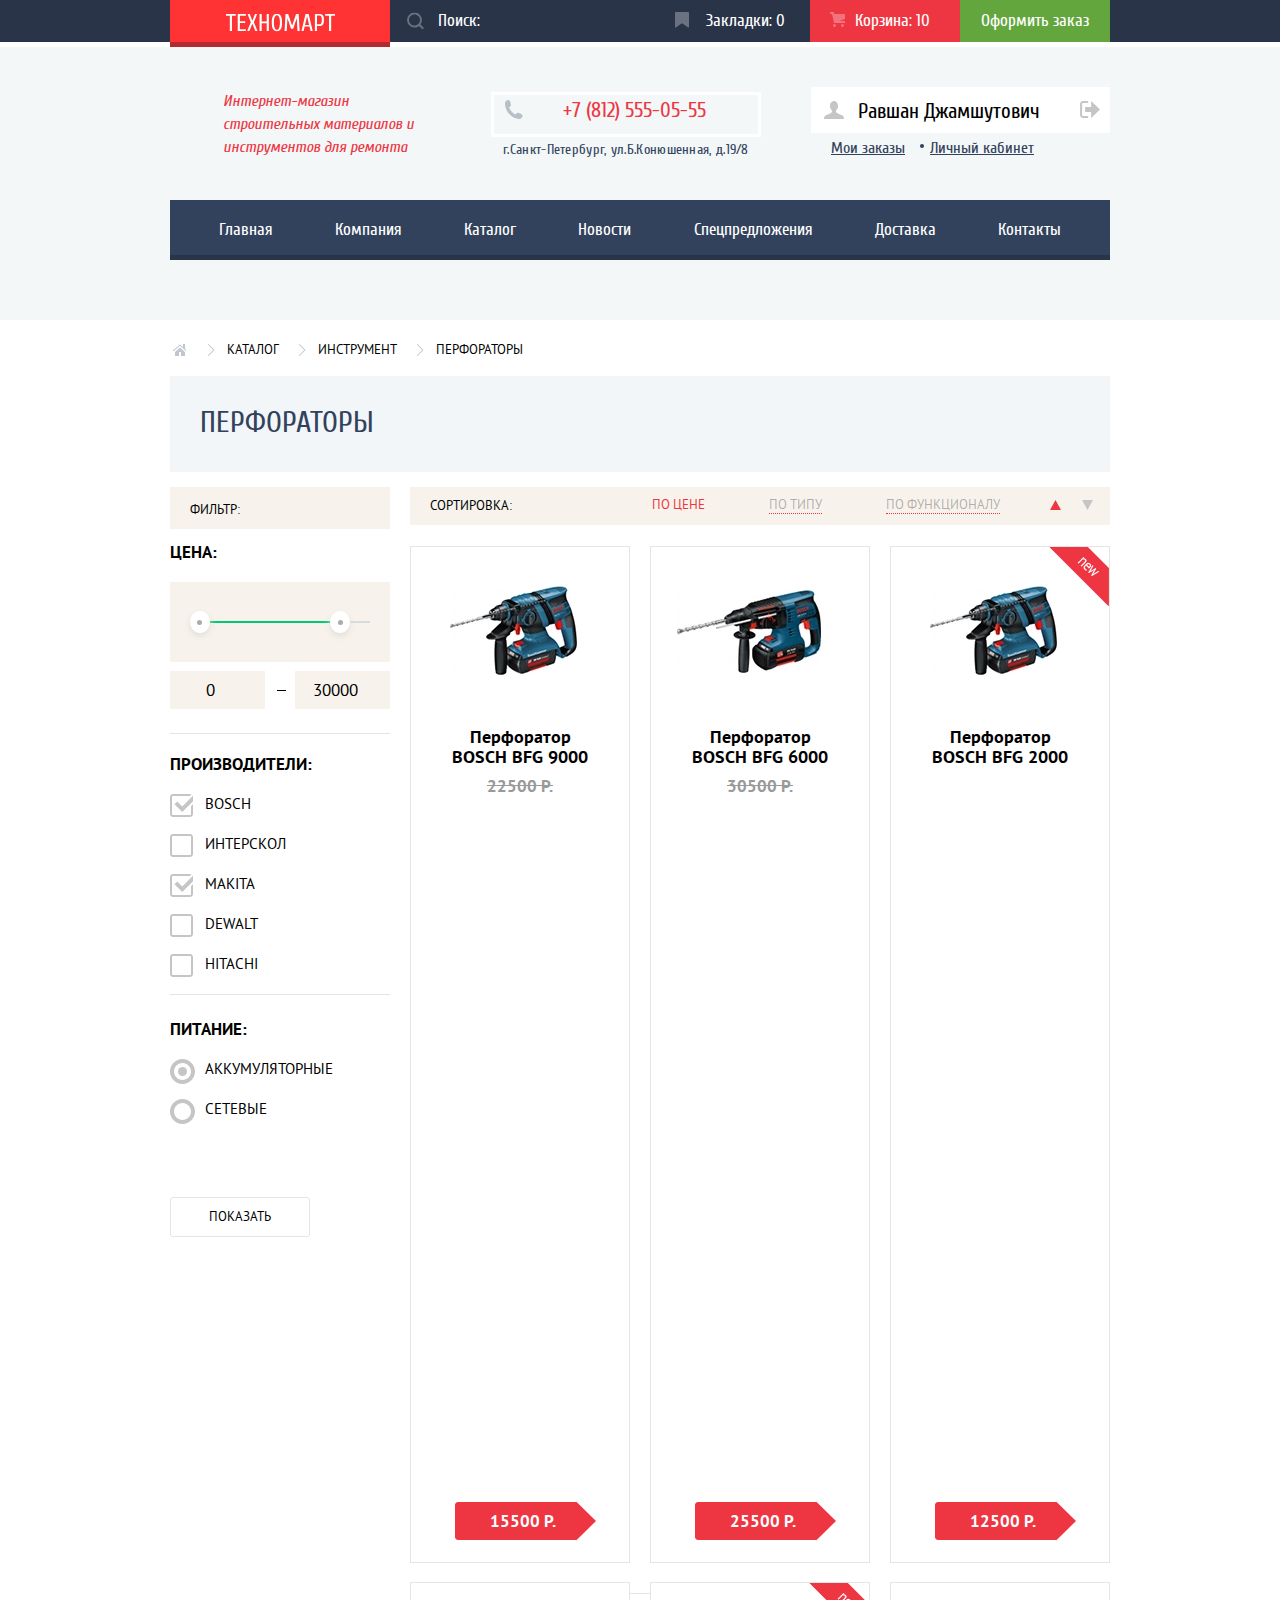
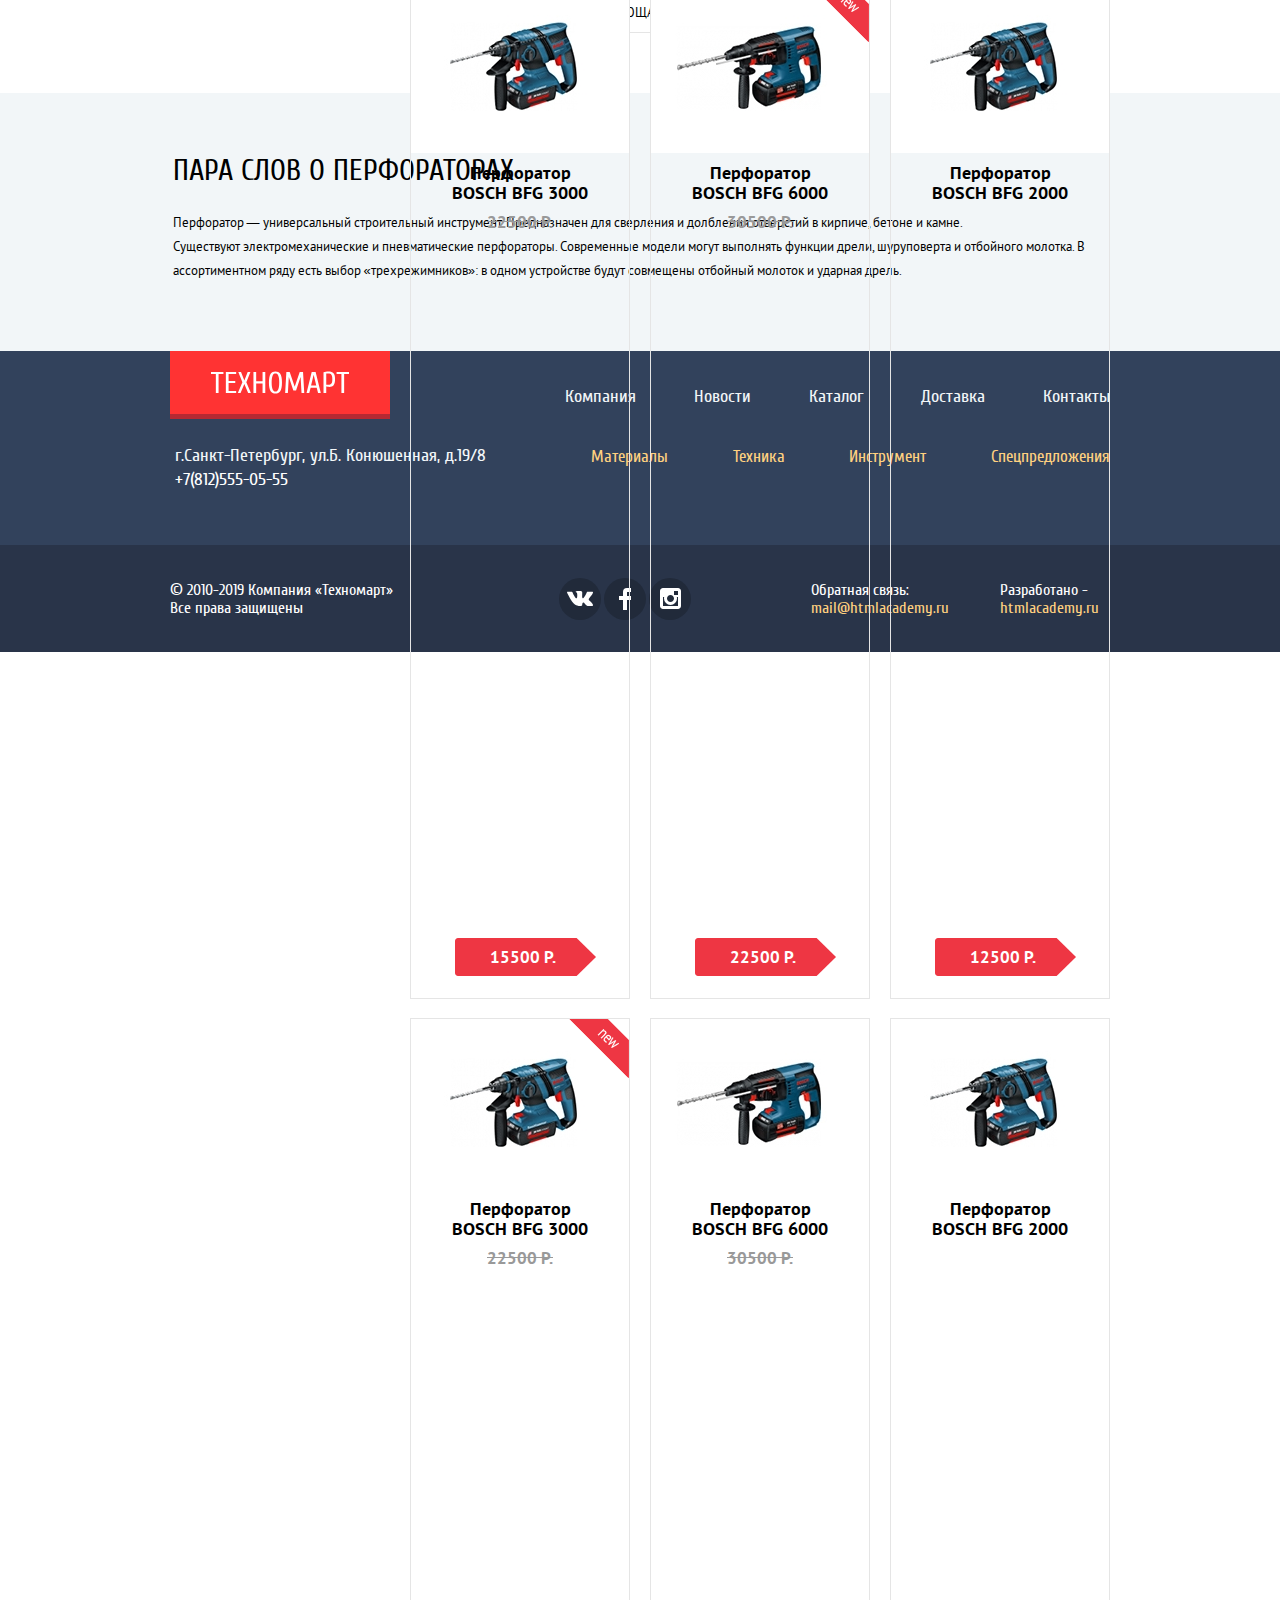
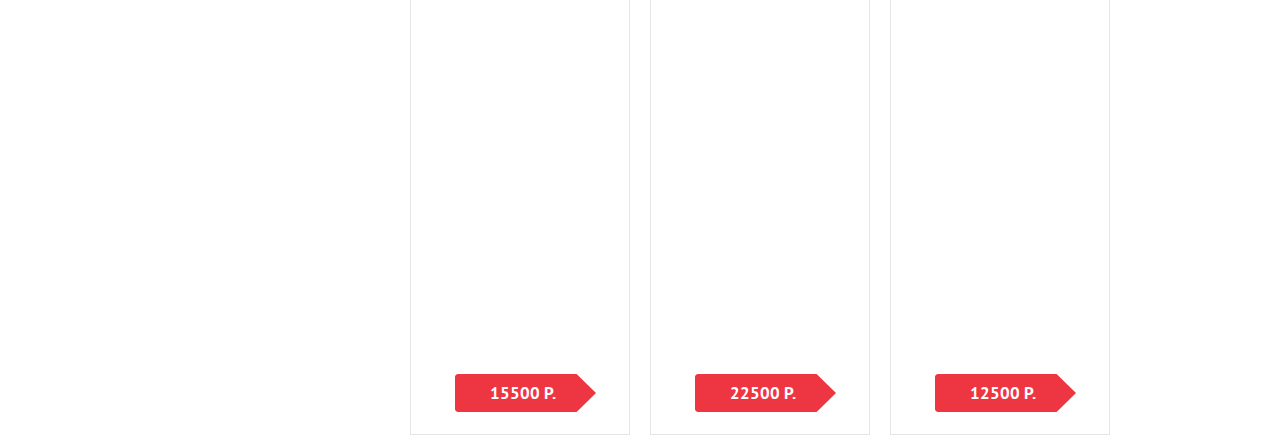
==== commit af166f84: "update 15.10 9-36" ====
--- a/catalog.html
+++ b/catalog.html
@@ -13,7 +13,7 @@
         <nav class="main-navigation">
           <div class="navigation container">
             <div class="logo logo-header">
-              <a href="index.html"><img src="img/logo-technomart.svg" alt="Техномарт"></a>
+              <a href="index.html"><img src="img/logo-technomart.svg" width="220" height="42" alt="Техномарт"></a>
             </div>
             <ul>
               <li class="search-field">
@@ -38,7 +38,7 @@
       <div class="header-information container">
         <div class="shop-description">Интернет-магазин строительных материалов и инструментов для ремонта</div>
         <div class="shop-contacts">
-          <p class="shop-phone">+7 (812) 555-05-55</p>
+          <p class="shop-phone"><a href="tel:+78125550555">+7 (812) 555-05-55</a></p>
           <p class="shop-address">г.Санкт-Петербург, ул.Б.Конюшенная, д.19/8</p>
         </div>
         <div class="auth user-info">
@@ -161,7 +161,7 @@
           <ul>
             <li class="item">
               <div class="item-image">
-                <img src="img/perforator-cat-1.jpg" alt="Перфоратор BOSCH BFG 3000">
+                <img src="img/perforator-cat-1.jpg" width="218" height="170" alt="Перфоратор BOSCH BFG 3000">
                 <div class="item-buttons">
                   <button type="button">Купить</button>
                   <button type="button">В закладки</button>
@@ -173,7 +173,7 @@
             </li>
             <li class="item">
               <div class="item-image">
-                <img src="img/perforator-cat-2.jpg" alt="Перфоратор BOSCH BFG 3000">
+                <img src="img/perforator-cat-2.jpg" width="218" height="170" alt="Перфоратор BOSCH BFG 3000">
                 <div class="item-buttons">
                   <button type="button">Купить</button>
                   <button type="button">В закладки</button>
@@ -185,7 +185,7 @@
             </li>
             <li class="item new-flag">
               <div class="item-image">
-                <img src="img/perforator-cat-3.jpg" alt="Перфоратор BOSCH BFG 2000">
+                <img src="img/perforator-cat-3.jpg" width="218" height="170" alt="Перфоратор BOSCH BFG 2000">
                 <div class="item-buttons">
                   <button type="button">Купить</button>
                   <button type="button">В закладки</button>
@@ -196,7 +196,7 @@
             </li>
             <li class="item">
               <div class="item-image">
-                <img src="img/perforator-cat-1.jpg" alt="Перфоратор BOSCH BFG 3000">
+                <img src="img/perforator-cat-1.jpg" width="218" height="170" alt="Перфоратор BOSCH BFG 3000">
                 <div class="item-buttons">
                   <button type="button">Купить</button>
                   <button type="button">В закладки</button>
@@ -208,7 +208,7 @@
             </li>
             <li class="item new-flag">
               <div class="item-image">
-                <img src="img/perforator-cat-2.jpg" alt="Перфоратор BOSCH BFG 6000">
+                <img src="img/perforator-cat-2.jpg" width="218" height="170" alt="Перфоратор BOSCH BFG 6000">
                 <div class="item-buttons">
                   <button type="button">Купить</button>
                   <button type="button">В закладки</button>
@@ -220,7 +220,7 @@
             </li>
             <li class="item">
               <div class="item-image">
-                <img src="img/perforator-cat-3.jpg" alt="Перфоратор BOSCH BFG 2000">
+                <img src="img/perforator-cat-3.jpg" width="218" height="170" alt="Перфоратор BOSCH BFG 2000">
                 <div class="item-buttons">
                   <button type="button">Купить</button>
                   <button type="button">В закладки</button>
@@ -231,7 +231,7 @@
             </li>
             <li class="item new-flag">
               <div class="item-image">
-                <img src="img/perforator-cat-1.jpg" alt="Перфоратор BOSCH BFG 3000">
+                <img src="img/perforator-cat-1.jpg" width="218" height="170" alt="Перфоратор BOSCH BFG 3000">
                 <div class="item-buttons">
                   <button type="button">Купить</button>
                   <button type="button">В закладки</button>
@@ -243,7 +243,7 @@
             </li>
             <li class="item">
               <div class="item-image">
-                <img src="img/perforator-cat-2.jpg" alt="Перфоратор BOSCH BFG 6000">
+                <img src="img/perforator-cat-2.jpg" width="218" height="170" alt="Перфоратор BOSCH BFG 6000">
                 <div class="item-buttons">
                   <button type="button">Купить</button>
                   <button type="button">В закладки</button>
@@ -255,7 +255,7 @@
             </li>
             <li class="item">
               <div class="item-image">
-                <img src="img/perforator-cat-3.jpg" alt="Перфоратор BOSCH BFG 2000">
+                <img src="img/perforator-cat-3.jpg" width="218" height="170" alt="Перфоратор BOSCH BFG 2000">
                 <div class="item-buttons">
                   <button type="button">Купить</button>
                   <button type="button">В закладки</button>
@@ -300,7 +300,7 @@
         <h2 class="visually-hidden">Навигация подвала</h2>
         <div class="container">
           <div class="logo logo-footer">
-            <a href="index.html"><img src="img/logo-technomart.svg" alt="Техномарт"></a>
+            <a href="index.html"><img src="img/logo-technomart.svg" width="220" height="42" alt="Техномарт"></a>
           </div>
           <ul class="first-nav">
             <li><a href="#">Компания</a></li>
@@ -316,7 +316,7 @@
           </div>
         </div>
         <div class="container">
-          <p class="footer-address">г.Санкт-Петербург, ул.Б. Конюшенная, д.19/8 <br>+7(812)555-05-55</p>
+          <p class="footer-address">г.Санкт-Петербург, ул.Б. Конюшенная, д.19/8 <a href="tel:+78125550555">+7(812)555-05-55</a></p>
           <ul class="second-nav">
             <li><a href="#">Материалы</a></li>
             <li><a href="#">Техника</a></li>
@@ -330,9 +330,9 @@
         <div class="container">
           <div class="footer-copyright">© 2010-2019 Компания &laquo;Техномарт&raquo; <br>Все права защищены</div>
           <ul class="social-icons">
-            <li><a href="#"><img src="img/icon-vk.svg" alt="Техномарт во Вконтакте"></a></li>
-            <li><a href="#"><img src="img/icon-fb.svg" alt="Техномарт в Фейсбуке"></a></li>
-            <li><a href="#"><img src="img/icon-insta.svg" alt="Техномарт в Инстаграм"></a></li>
+            <li><a href="#"><img src="img/icon-vk.svg"  width="26" height="15" alt="Техномарт во Вконтакте"></a></li>
+            <li><a href="#"><img src="img/icon-fb.svg" width="12" height="22" alt="Техномарт в Фейсбуке"></a></li>
+            <li><a href="#"><img src="img/icon-insta.svg" width="21" height="21" alt="Техномарт в Инстаграм"></a></li>
           </ul>
           <div class="footer-feedback"><p>Обратная связь:</p><p><a href="mailto:mail@htmlacademy.ru">mail@htmlacademy.ru</a></p></div>
           <div><p>Разработано - </p><p><a href="https://htmlacademy.ru/intensive/htmlcss">htmlacademy.ru</a></p></div>
--- a/css/style-min.css
+++ b/css/style-min.css
@@ -1 +1 @@
-@font-face{font-family:'Cuprum';font-style:normal;font-weight:400;src:local('Cuprum Regular'),local(Cuprum-Regular),url(../fonts/cuprum-v11-latin_cyrillic-regular.woff2) format("woff2"),url(../fonts/cuprum-v11-latin_cyrillic-regular.woff) format("woff"),url(../fonts/cuprum-v11-latin_cyrillic-regular.ttf) format("truetype"),url(../fonts/cuprum-v11-latin_cyrillic-regular.svg#Cuprum) format("svg")}@font-face{font-family:'Cuprum';font-style:italic;font-weight:400;src:local('Cuprum Italic'),local(Cuprum-Italic),url(../fonts/cuprum-v11-latin_cyrillic-italic.woff2) format("woff2"),url(../fonts/cuprum-v11-latin_cyrillic-italic.woff) format("woff"),url(../fonts/cuprum-v11-latin_cyrillic-italic.ttf) format("truetype"),url(../fonts/cuprum-v11-latin_cyrillic-italic.svg#Cuprum) format("svg")}@font-face{font-family:'PT Sans';font-style:normal;font-weight:400;src:local('PT Sans'),local('PT Sans regular'),url(../fonts/ptsans.woff2) format("woff2"),url(../fonts/ptsans.woff) format("woff"),}@font-face{font-family:'PT Sans';font-style:bold;font-weight:700;src:local('PT Sans'),local('PT Sans bold'),url(../fonts/ptsansbold.woff2) format("woff2"),url(../fonts/ptsansbold.woff) format("woff"),}@font-face{font-family:'Myriad Pro Regular';font-style:normal;font-weight:400;src:local(MyriadPro-Regular),local('MyriadPro Regular'),url(MyriadPro-Regular.eot) format("embedded-opentype"),url(MyriadPro-Regular.woff) format("woff")}@-webkit-keyframes shake{20%{top:52%}50%{top:50%;top:48%}100%{top:50%}}@keyframes shake{20%{top:52%}50%{top:50%;top:48%}100%{top:50%}}@-webkit-keyframes appearance{from{top:-10%}to{top:50%}}@keyframes appearance{from{top:-10%}to{top:50%}}*,::after,::before{-webkit-box-sizing:border-box;box-sizing:border-box}body{margin:0;padding:0;font-family:"Cuprum","Arial",sans-serif;font-weight:400;color:#000;font-size:17px;background-color:#fff}.visually-hidden:not(:focus):not(:active){position:absolute;width:1px;height:1px;margin:-1px;border:0;padding:0;clip:rect(0 0 0 0);overflow:hidden}.hidden{display:none}header{display:-webkit-box;display:-ms-flexbox;display:flex;-webkit-box-orient:vertical;-webkit-box-direction:normal;-ms-flex-direction:column;flex-direction:column;min-height:320px;background-color:#f3f7f8}main{position:relative}.container{width:940px;margin:0 auto}.container-footer{background-color:#32425c;width:940px;margin:0 auto}a{text-decoration:none}img{max-width:100%;height:auto}button{cursor:pointer}.main-navigation ul,.products ul,.popular-producers ul,.site-navigation ul,.footer-navigation ul,.services ul,.social ul,.breadcrumbs ul,form ul,.pagination ul,.popular-products ul{list-style:none;padding:0}.main-navigation{background-color:#293449}.main-navigation ul{display:-webkit-box;display:-ms-flexbox;display:flex;-webkit-box-pack:end;-ms-flex-pack:end;justify-content:flex-end;-webkit-box-flex:1;-ms-flex-positive:1;flex-grow:1;line-height:18px;margin:0}.main-navigation ul li{display:-webkit-box;display:-ms-flexbox;display:flex;-webkit-box-pack:center;-ms-flex-pack:center;justify-content:center;-webkit-box-align:center;-ms-flex-align:center;align-items:center}.main-navigation,.main-navigation a,.site-navigation a{color:#fff}.navigation{display:-webkit-box;display:-ms-flexbox;display:flex}.strip{min-height:5px;background-color:#fff}.logo-bottom{width:220px;height:5px;-webkit-box-shadow:inset 0 -5px 0 rgba(0,0,0,0.24);box-shadow:inset 0 -5px 0 rgba(0,0,0,0.24);background-color:#ee3643}.strip-footer{background-color:#32425c}.logo{display:-webkit-box;display:-ms-flexbox;display:flex;-webkit-box-pack:center;-ms-flex-pack:center;justify-content:center;-webkit-box-align:center;-ms-flex-align:center;align-items:center;background-color:#f33}.logo a{line-height:0}.logo:hover{background-color:#ca2c37}.logo:active{background-color:#ba2732}.logo-footer a{padding:20px 41px}.logo-header img{width:109px;height:19px;margin:13px 55px 10px 56px}.logo-footer img{width:138px;height:23px}.order-button a,.cart-button a,.bookmarks-button a{min-width:150px}.order-button a{text-align:center;padding:12px 5px;background-color:#63a63e}.order-button a:hover{background-color:#5fbb2d}.order-button a:active{background-color:#518534;opacity:.5}.bookmarks-button a{position:relative;padding:12px 25px 12px 5px;text-align:right}.bookmarks-button a:hover,.cart-button a:hover,.search-field a:hover{background-color:#212a3a}.bookmarks-button a:active,.cart-button a:active{opacity:.6}.bookmarks-button a::before{position:absolute;left:15px;width:14px;height:16px;background:url(../img/icon-bookmark.svg) no-repeat;opacity:.3;content:""}.cart-button a{position:relative;text-align:center;padding:12px 5px 12px 20px}.cart-button a::before{position:absolute;left:20px;width:15px;height:15px;background:url(../img/icon-cart.svg) no-repeat;opacity:.3;content:""}.noempty-button a,.noempty-button a:hover{background-color:#ee3643}label{position:relative}input[type=radio],input[type=checkbox]{display:none}input[type="checkbox"] + label::before{position:absolute;left:-35px;width:23px;height:23px;background:url(../img/checkbox-off.svg) no-repeat;content:""}input:checked[type="checkbox"] + label::before{background:url(../img/checkbox-on.svg) no-repeat}input[type="radio"] + label::before{position:absolute;left:-35px;width:25px;height:25px;background:url(../img/radio-off.svg) no-repeat;content:""}input:checked[type="radio"] + label::before{background:url(../img/radio-on.svg) no-repeat}label[for="search"]{position:absolute;top:12px;left:48px}.search-field{position:relative;-webkit-box-flex:1;-ms-flex-positive:1;flex-grow:1}.search-field form{width:100%}.search-field input{width:100%;height:42px;background-color:#293449;border:none;font-family:"Cuprum","Arial",sans-serif;font-size:17px;line-height:18px;padding-left:49px}.search-field input:focus{background-color:#fff;color:#000}.search-field input:focus + label{font-size:0}.search-field input:focus ~ svg path{fill:#ee3643}.search-field input:focus ~ svg{opacity:unset}.search-icon{position:absolute;left:17px;top:50%;-webkit-transform:translateY(-50%);-ms-transform:translateY(-50%);transform:translateY(-50%);opacity:.3}.header-information{display:-webkit-box;display:-ms-flexbox;display:flex;-webkit-box-align:start;-ms-flex-align:start;align-items:flex-start;padding-top:40px;-webkit-box-pack:justify;-ms-flex-pack:justify;justify-content:space-between;min-height:153px}.header-information div:nth-child(2){text-align:center}.shop-description{width:196px;line-height:23px;font-style:italic;font-size:16px;color:#ee3643;margin-left:53px;padding-top:3px;padding-right:3px}.shop-phone{position:relative;width:270px;min-height:45px;border:3px solid #fff;line-height:21px;color:#ee3643;font-size:21px;padding-top:5px;padding-left:17px;margin:0;margin-bottom:1px}.shop-phone::before{content:"";position:absolute;width:19px;height:19px;left:10px;background:url(../img/icon-phone.svg) no-repeat}.shop-address{color:#32425c;font-size:14px;line-height:24px;margin:0;letter-spacing:.3px}.signin,.signup,.user-data{font-size:21px;line-height:21px;background-color:#fff;border:none}.signin{display:-webkit-box;display:-ms-flexbox;display:flex;-webkit-box-align:start;-ms-flex-align:start;align-items:flex-start;position:relative;padding-top:12px;padding-bottom:12px;padding-left:12px;margin-bottom:25px;margin-right:10px}.signin svg{margin-right:15px}.signup{margin-bottom:25px;padding-top:12px;padding-bottom:12px}.signin:hover,.signup:hover,.signin:focus,.signup:focus{color:#ee3643}.signin:hover svg path{fill:#32425c}.signin:active,.signup:active,.user-info:active{opacity:.3}.user-info{min-width:299px}.login-info{min-width:299px;display:-webkit-box;display:-ms-flexbox;display:flex;-webkit-box-pack:justify;-ms-flex-pack:justify;justify-content:space-between;padding:0 20px}.user-info ul{display:-webkit-box;display:-ms-flexbox;display:flex;margin-top:5px;margin-bottom:0;list-style:none;padding-left:20px}.user-info li{position:relative}.user-info li:not(:first-child)::before{content:"";position:absolute;left:-10px;top:6px;width:4px;height:4px;border-radius:50%;background-color:#32425c}.user-info ul a{font-size:16px;line-height:18px;color:#32425c;text-decoration:underline;padding-right:25px}.user-info ul a:hover,.user-info ul a:focus{color:#ee3643}.user-info ul a:active{opacity:.3}.user-data{display:-webkit-box;display:-ms-flexbox;display:flex;padding:14px 10px 11px 13px;position:relative}.user-data a:hover svg path,.user-data svg:hover path{fill:#32425c}.user-name{padding-right:39px;padding-left:14px}.user-name a{color:#000}.site-navigation{background-color:#32425c;-webkit-box-shadow:inset 0 -5px 0 #293449;box-shadow:inset 0 -5px 0 #293449;line-height:17px}.site-navigation ul{display:-webkit-box;display:-ms-flexbox;display:flex;-ms-flex-pack:distribute;justify-content:space-around;-webkit-box-align:center;-ms-flex-align:center;align-items:center;-ms-flex-wrap:wrap;flex-wrap:wrap;margin:0;padding-left:18px;padding-right:18px}.site-navigation li{display:-webkit-box;display:-ms-flexbox;display:flex}.site-navigation a{padding-top:21px;padding-bottom:22px;padding-left:31px;padding-right:31px}.site-navigation a:hover{background-color:#293449}.site-navigation a:active{opacity:.5}.breadcrumbs ul{display:-webkit-box;display:-ms-flexbox;display:flex;position:relative;margin-top:19px;margin-left:57px}.breadcrumbs li{padding-right:39px;position:relative}.breadcrumbs a{font-family:"PT Sans","Arial",sans-serif;font-size:13px;color:#000;line-height:18px;text-transform:uppercase}.breadcrumbs ul::before{content:"";width:14px;height:12px;position:absolute;left:-55px;top:5px;background:url(../img/icon-home.svg) no-repeat}.breadcrumbs li::before{content:"";width:8px;height:12px;position:absolute;left:-20px;top:5px;background:url(../img/icon-right-small.svg) no-repeat}h1,h2,legend,fieldset{text-transform:uppercase}h1{color:#32425c;font-size:30px;line-height:30px}fieldset{position:relative;border:none;font-family:"PT Sans","Arial",sans-serif;margin:0;padding:0}fieldset label{line-height:20px;font-size:15px}fieldset input:disabled + label{color:rgba(0,0,0,0.4)}legend{font-family:"PT Sans","Arial",sans-serif;font-weight:700;line-height:30px;margin-bottom:15px}.prices-box{margin-bottom:40px}.prices-box::after{position:absolute;bottom:-25px;content:"";width:220px;height:1px;background-color:#e5e5e5}.producers-box{margin-bottom:20px}.producers-box ul{margin:0;padding-left:35px}.producers-box li{margin-bottom:20px}.producers-box::after{position:absolute;content:"";width:220px;height:1px;background-color:#e5e5e5}.battery-box{margin-bottom:58px}.battery-box ul{margin:0;padding-left:35px}.battery-box li{margin-bottom:20px}.show-products{width:140px;font-family:"PT Sans","Arial",sans-serif;font-size:13px;line-height:18px;border:1px solid #e5e5e5;background-color:#fff}.catalog{display:-webkit-box;display:-ms-flexbox;display:flex;-webkit-box-pack:justify;-ms-flex-pack:justify;justify-content:space-between}.catalog-title{padding-top:32px;padding-bottom:34px;padding-left:30px;background-color:#f2f6f8;margin-bottom:15px}.catalog-title h1{margin:0;font-weight:400}.products{display:-webkit-box;display:-ms-flexbox;display:flex;-webkit-box-orient:vertical;-webkit-box-direction:normal;-ms-flex-direction:column;flex-direction:column;width:700px}.products ul{padding:0;display:-webkit-box;display:-ms-flexbox;display:flex;-webkit-box-pack:justify;-ms-flex-pack:justify;justify-content:space-between;-ms-flex-wrap:wrap;flex-wrap:wrap;font-family:"PT Sans","Arial",sans-serif;font-weight:700;margin:0;margin-bottom:30px}.products h3{font-size:18px;line-height:20px}.item{font-family:"PT Sans","Arial",sans-serif;width:220px;border:1px solid #e5e5e5;position:relative;text-align:center;min-height:318px;margin-bottom:19px;display:-webkit-box;display:-ms-flexbox;display:flex;-webkit-box-orient:vertical;-webkit-box-direction:normal;-ms-flex-direction:column;flex-direction:column;-webkit-box-align:center;-ms-flex-align:center;align-items:center;height:100%;padding-bottom:5px}.item h3{width:160px;font-size:18px;font-weight:700;line-height:20px;color:#000;margin-top:10px;margin-bottom:0}.item-image{position:relative;width:218px;height:170px;margin:0 auto}.item:hover .item-buttons,.item:focus .item-buttons{opacity:1}.item-buttons:focus-within{opacity:1}.item-buttons{padding-top:43px;opacity:0;background-color:#fff;position:absolute;top:0;left:0;width:100%;height:100%}.item p{display:-webkit-box;display:-ms-flexbox;display:flex;-webkit-box-pack:center;-ms-flex-pack:center;justify-content:center;-webkit-box-align:center;-ms-flex-align:center;align-items:center;width:141px;height:38px;text-transform:uppercase;line-height:18px}.item .price{background-image:url(../img/red-button.svg);background-repeat:no-repeat;color:#fff;margin-top:auto;font-weight:700;margin-left:10px;padding-right:5px}.item .price-old{color:#999;text-decoration:line-through;font-weight:700;margin:0}.item button{position:relative;padding-top:10px;padding-bottom:10px;margin-bottom:8px;width:135px;border-radius:4px;font-family:"Cuprum","Arial",sans-serif;font-size:14px;line-height:18px;text-transform:uppercase}.item button:first-of-type::before{position:absolute;left:12px;content:"";width:15px;height:15px;opacity:.3;background:url(../img/icon-cart.svg) no-repeat}.item:hover{border:none;-webkit-box-shadow:0 10px 25px rgba(41,52,73,0.5);box-shadow:0 10px 25px rgba(41,52,73,0.5)}.catalog input{font-family:"PT Sans","Arial",sans-serif,"Arial",sans-serif;line-height:38px;text-transform:uppercase;text-align:center;border:none;background-color:#f7f3ec}.catalog input[type=number]{width:95px;height:38px;display:-webkit-box;display:-ms-flexbox;display:flex;-webkit-box-pack:justify;-ms-flex-pack:justify;justify-content:space-between;-webkit-box-align:center;-ms-flex-align:center;align-items:center}.catalog input[type='range']{display:none}.catalog .range{display:-webkit-box;display:-ms-flexbox;display:flex;position:relative;-webkit-box-pack:center;-ms-flex-pack:center;justify-content:center;-webkit-box-align:center;-ms-flex-align:center;align-items:center;background-color:#f7f3ec;height:80px;margin-bottom:9px}.catalog .range-slider{position:relative;width:180px;height:2px;background-color:#00ca74;background:-o-linear-gradient(45deg,#00ca74 80%,#d7dcde 80%);background:linear-gradient(45deg,#00ca74 80%,#d7dcde 80%)}.range-slider::before{position:absolute;top:-10px;content:"";width:20px;height:22px;border-radius:50%;-webkit-box-shadow:0 3px 7px 0 #e0ddd8;box-shadow:0 3px 7px 0 #e0ddd8;background-color:#fff}.range-slider::after{position:absolute;right:20px;top:-10px;content:"";width:20px;height:22px;border-radius:50%;-webkit-box-shadow:0 3px 7px 0 #e0ddd8;box-shadow:0 3px 7px 0 #e0ddd8;background-color:#fff}.range::before{content:"";position:absolute;left:27px;width:5px;height:5px;background-color:#ababab;border-radius:50%;z-index:2}.range::after{content:"";position:absolute;right:47px;width:5px;height:5px;background-color:#ababab;border-radius:50%;z-index:2}.price-range{display:-webkit-box;display:-ms-flexbox;display:flex;-webkit-box-pack:justify;-ms-flex-pack:justify;justify-content:space-between;-webkit-box-align:center;-ms-flex-align:center;align-items:center}.price-range span{position:relative}.price-range span::before{content:"";position:absolute;left:-3px;width:9px;height:1px;background-color:#000}.filter{width:220px}.filter-title{background-color:#f7f3ec;font-family:"PT Sans","Arial",sans-serif;padding-top:14px;padding-bottom:10px;padding-left:20px;text-transform:uppercase;margin-bottom:8px}.filter h3,.sort h3{font-weight:400;font-size:13px;line-height:18px;margin:0}.sort h3{margin-right:90px}.sort{display:-webkit-box;display:-ms-flexbox;display:flex;-webkit-box-pack:justify;-ms-flex-pack:justify;justify-content:space-between;-webkit-box-align:center;-ms-flex-align:center;align-items:center;width:100%;min-height:38px;background-color:#f7f3ec;font-family:"PT Sans","Arial",sans-serif;font-size:13px;text-transform:uppercase;padding:10px 17px 10px 20px;margin-bottom:21px}a.sort-type,a.sort-price,a.sort-functional{color:rgba(0,0,0,0.3);border-bottom:1px dotted #ee3643}a.sort-type:hover,a.sort-price:hover,a.sort-functional:hover,a.sort-type:focus,a.sort-price:focus,a.sort-functional:focus{color:#000;border-bottom-style:solid}.sort-types{display:-webkit-box;display:-ms-flexbox;display:flex;-ms-flex-wrap:wrap;flex-wrap:wrap;-ms-flex-preferred-size:348px;flex-basis:348px;-webkit-box-pack:justify;-ms-flex-pack:justify;justify-content:space-between}.sort-buttons{display:-webkit-box;display:-ms-flexbox;display:flex;min-width:43px;-webkit-box-pack:justify;-ms-flex-pack:justify;justify-content:space-between}.sort a:active,.sort a.active{border:none;color:#ee3643}.sort a svg{fill:#c5c5c5;border:none}a.active svg{fill:#ee3643}a:hover svg{fill:#000;border:none}.item-buttons button:first-of-type{color:#fff;border:none;-webkit-box-shadow:inset 0 -3px 0 #367315;box-shadow:inset 0 -3px 0 #367315;background-color:#63a63e}.item-buttons button:first-of-type:hover,.item-buttons button:first-of-type:focus{background-color:#5fbb2d}.item-buttons button:first-of-type:active{background-color:#518534}.item-buttons button:last-of-type{border:3px solid #63a63e;background-color:#fff;padding-top:7px;padding-bottom:7px}.item-buttons button:last-of-type:hover,.item-buttons button:last-of-type:focus{border-color:#32425c}.item-buttons button:last-of-type:active{opacity:.3}.pagination ul{display:-webkit-box;display:-ms-flexbox;display:flex;-webkit-box-pack:start;-ms-flex-pack:start;justify-content:flex-start;margin-bottom:60px;font-weight:400}.pagination li a{border:1px solid #e5e5e5;width:38px;color:#000;font-family:"PT Sans","Arial",sans-serif;font-size:13px;line-height:18px;margin-right:10px}.pagination li a:hover,.pagination li a:focus{border-color:#bdc6ca}.pagination li a:active,.pagination a.current{border-color:#ee3643}.pagination li:last-of-type a{width:138px}.pagination a.current{color:#fff;background-color:#ee3643}.pagination a.current:hover{border-color:#ee3643}.product-info-footer{background-color:#f2f6f8;padding-top:63px;padding-bottom:68px;padding-left:5px}.product-info-footer p,.product-info-footer h2{margin:0;font-weight:400}.product-info-footer h2{margin-bottom:25px}h2{font-size:30px;line-height:30px;text-transform:uppercase}.services{background-color:#f4f8f9;padding-top:43px;margin-bottom:40px}.services .container{position:relative}.services > div{display:-webkit-box;display:-ms-flexbox;display:flex;-ms-flex-wrap:wrap;flex-wrap:wrap}.services h2{font-weight:400}.services h3{font-size:36px;color:#32425c;line-height:36px;text-transform:uppercase;font-weight:400}.services-info{width:100%;margin-bottom:20px}.delivery-info{position:absolute;right:0;top:200px;min-width:619px;min-height:282px;background:url(../img/layer_131.png) no-repeat;background-position:100% 100%}.garanty-info{position:absolute;right:0;top:200px;min-width:619px;min-height:282px;background:url(../img/layer_130.png) no-repeat;background-position:100% 100%}.credit-info{position:absolute;right:0;top:200px;min-width:619px;min-height:282px;background:url(../img/layer_119.png) no-repeat;background-position:100% 100%}.delivery-info h3,.garanty-info h3,.credit-info h3{margin-bottom:25px;margin-top:0}.service-menu{position:relative;margin-bottom:100px}.service-menu ul{margin-top:35px}.service-menu li{display:-webkit-box;display:-ms-flexbox;display:flex;-webkit-box-align:center;-ms-flex-align:center;align-items:center;width:240px}.service-menu a{color:#fff;padding-top:16px;padding-bottom:15px;-webkit-box-flex:1;-ms-flex-positive:1;flex-grow:1;line-height:30px;padding-left:22px;font-size:21px;font-weight:700;background-color:#32425c;-webkit-box-shadow:0 1px 0 #293449,inset 0 1px 0 #405069;box-shadow:0 1px 0 #293449,inset 0 1px 0 #405069}.service-menu a.current{background-color:#fff;color:#32425c;-webkit-box-shadow:0 1px 0 #ffffff,inset 0 1px 0 #fff;box-shadow:0 1px 0 #ffffff,inset 0 1px 0 #fff}.service-menu a:hover:not(.current){background-color:#293449;color:#fff}.service-menu li a:active{-webkit-box-shadow:0 1px 0 #ffffff,inset 0 1px 0 #fff;box-shadow:0 1px 0 #ffffff,inset 0 1px 0 #fff;background-color:#fff;color:#32425c}.service-menu::before{position:absolute;content:"";width:10px;height:279px;background:url(../img/layer_118.png) no-repeat;left:230px}.shop-info{position:relative;display:-webkit-box;display:-ms-flexbox;display:flex;-webkit-box-pack:justify;-ms-flex-pack:justify;justify-content:space-between;margin-bottom:86px}.shop-info div:first-of-type{width:519px}.shop-info div:first-of-type a{width:220px}.shop-info div:last-of-type{width:300px}.shop-info p,.services p,.product-info-footer p{font-family:"PT Sans","Arial",sans-serif,sans-serif;font-size:13px;line-height:24px}.shop-info p{margin-top:13px}.shop-info div:first-child p:first-of-type{margin-bottom:25px}.shop-info div:last-child p:first-of-type{margin-bottom:30px}.shop-info ul{list-style:none;margin-top:20px;padding-left:36px}.shop-info a{color:#fff;font-size:14px;text-transform:uppercase;line-height:18px}.shop-info li{position:relative;font-size:18px;line-height:20px;padding-bottom:20px}.shop-info li::before{position:absolute;content:"";top:8px;left:-35px;width:25px;border-bottom:2px solid #ee3643}.shop-info h2{font-weight:400}.shop-contacts{margin-top:5px;margin-left:10px;padding-left:12px}.shop-info .shop-contacts p{margin-bottom:30px}.shop-map .map{margin-bottom:36px}.map-modal{position:fixed;top:50%;margin-left:50%;-webkit-transform:translate(-50%,-50%);-ms-transform:translate(-50%,-50%);transform:translate(-50%,-50%)}.map-modal iframe{width:940px;height:447px;-webkit-box-shadow:0 0 8px 1px #2f2a2b;box-shadow:0 0 8px 1px #2f2a2b;border:0}.map-modal .modal-close{top:9px;left:911px}.modal-close{position:absolute;width:21px;height:21px;background:url(../img/icon-close.svg) no-repeat;border:0;cursor:pointer}.footer-navigation{background-color:#32425c;padding-bottom:35px}.footer-navigation > div{display:-webkit-box;display:-ms-flexbox;display:flex;-webkit-box-pack:justify;-ms-flex-pack:justify;justify-content:space-between}.first-nav,.second-nav{-webkit-box-flex:1;-ms-flex-positive:1;flex-grow:1;display:-webkit-box;display:-ms-flexbox;display:flex;-webkit-box-pack:justify;-ms-flex-pack:justify;justify-content:space-between;margin:0}.first-nav{-webkit-box-align:end;-ms-flex-align:end;align-items:flex-end;margin-left:175px;margin-bottom:5px}.second-nav{-webkit-box-align:center;-ms-flex-align:center;align-items:center;margin-left:105px;margin-bottom:15px}.first-nav a{color:#f1f5f7;font-size:18px;line-height:24px}.footer-navigation p{color:#f3f7f9;line-height:24px;font-size:18px}.footer-navigation a:hover,.footer-navigation a:focus{text-decoration:underline}.footer-navigation a:active{opacity:.5}.second-nav a{color:#ffd180}.footer-address{margin-top:25px;margin-left:5px}.footer-copyright{margin-right:166px}.footer-feedback{margin-right:51px}.social{background-color:#293449;color:#fff;font-size:16px;line-height:18px}.social .container{min-height:107px;display:-webkit-box;display:-ms-flexbox;display:flex;-webkit-box-align:center;-ms-flex-align:center;align-items:center}.social p{margin:0}.social a{color:#ffd180}.social a:hover,.social a:focus{text-decoration:underline}.social a:active{color:#ee3643}.social-icons{display:-webkit-box;display:-ms-flexbox;display:flex;-webkit-box-pack:justify;-ms-flex-pack:justify;justify-content:space-between;margin-right:117px}.social-icons a{display:-webkit-box;display:-ms-flexbox;display:flex;-webkit-box-pack:center;-ms-flex-pack:center;justify-content:center;-webkit-box-align:center;-ms-flex-align:center;align-items:center;width:42px;height:42px;border-radius:50%;background-color:#212a3a;margin-right:3px}.social-icons a:hover,.social-icons a:focus{background-color:#ee3643}.banners-group{display:-webkit-box;display:-ms-flexbox;display:flex;-webkit-box-pack:justify;-ms-flex-pack:justify;justify-content:space-between;-ms-flex-wrap:wrap;flex-wrap:wrap;padding-top:60px;padding-bottom:30px}.banners-group div div{font-size:24px;line-height:30px;color:#fff;width:300px;height:123px;margin-bottom:20px}.banners-group div a{width:135px;font-size:14px;color:#fff;line-height:18px;text-transform:uppercase}.banners-group .first-block,.banners-group .second-block{display:-webkit-box;display:-ms-flexbox;display:flex;-ms-flex-wrap:wrap;flex-wrap:wrap}.first-block{width:620px;-webkit-box-pack:justify;-ms-flex-pack:justify;justify-content:space-between}.second-block{width:300px;-ms-flex-line-pack:justify;align-content:space-between}.first-block p,.second-block p{margin:0 0 12px}.first-block div,.second-block div{padding:20px 22px 22px 23px}.banners-group .forth{display:-webkit-box;display:-ms-flexbox;display:flex;-webkit-box-orient:vertical;-webkit-box-direction:normal;-ms-flex-direction:column;flex-direction:column;width:620px;min-height:266px;padding-top:23px;padding-bottom:22px;padding-left:25px}.banners-group .forth .title{margin-bottom:2px;letter-spacing:.7px}.banners-group .forth a{width:195px;margin-top:auto}.first{background-color:#ffbf47;background-image:url(../img/icon-1.svg),url(../img/new_flag.png);background-repeat:no-repeat;background-position:213px 30px,top right}.second{background-color:#3bbce3;background-image:url(../img/icon-2.svg);background-repeat:no-repeat;background-position:198px 33px}.third{background-color:#dc91d8;background-image:url(../img/icon-3.svg);background-repeat:no-repeat;background-position:190px 30px}.forth{position:relative;background-repeat:no-repeat;background-image:url(../img/layer_99.jpg)}.forth.change-slide{background-image:url(../img/layer_98.jpg)}.forth .title{font-size:36px;line-height:36px;font-weight:700;text-transform:uppercase}.forth .slogan{font-size:18px;line-height:24px}.forth .slider-button{position:absolute;display:block;top:115px;width:22px;height:40px;cursor:pointer}.slider-button.next{right:20px;background:url(../img/icon-right.svg) no-repeat}.slider-button.prev{background:url(../img/icon-left.svg) no-repeat}.fifth{background-color:#8ed78f;background-image:url(../img/icon-4.svg);background-repeat:no-repeat;background-position:197px 26px}.sixth{background-color:#ffc047;background-image:url(../img/icon-5.svg);background-repeat:no-repeat;background-position:191px 32px}.new-flag::before{position:absolute;z-index:1;right:0;content:"";width:60px;height:59px;background:url(../img/new_flag.png) no-repeat}a.red{background-color:#ee3643;font-size:14px;color:#fff;line-height:18px;text-transform:uppercase}.button{display:-webkit-box;display:-ms-flexbox;display:flex;padding-top:10px;padding-bottom:10px;-webkit-box-pack:center;-ms-flex-pack:center;justify-content:center;-webkit-box-align:center;-ms-flex-align:center;align-items:center;border-radius:3px;text-transform:uppercase}a.red:hover,a.red:focus{background-color:#ca2c37}a.red:active{background-color:#ba2732}a.grey{background-color:rgba(0,0,0,0.1)}a.grey:hover,a.grey:focus{background-color:rgba(0,0,0,0.2)}a.grey:active{background-color:rgba(0,0,0,0.3)}.popular-products h2,.popular-producers h2{font-weight:400;color:#32425c}.popular-products > div a,.popular-producers > div a{margin-right:24px;width:253px}.popular-products ul{display:-webkit-box;display:-ms-flexbox;display:flex;-ms-flex-wrap:wrap;flex-wrap:wrap;-webkit-box-pack:justify;-ms-flex-pack:justify;justify-content:space-between;margin-top:22px}.popular-products > div,.popular-producers > div{display:-webkit-box;display:-ms-flexbox;display:flex;-webkit-box-pack:justify;-ms-flex-pack:justify;justify-content:space-between;-webkit-box-align:center;-ms-flex-align:center;align-items:center;background-color:#f9f5f0;min-height:89px;padding-left:29px;padding-top:7px;margin-bottom:20px}.popular-producers ul{display:-webkit-box;display:-ms-flexbox;display:flex;-webkit-box-pack:justify;-ms-flex-pack:justify;justify-content:space-between;-ms-flex-line-pack:justify;align-content:space-between;min-height:310px;-ms-flex-wrap:wrap;flex-wrap:wrap;margin:0;margin-bottom:85px}.popular-producers li{display:-webkit-box;display:-ms-flexbox;display:flex;width:220px;min-height:145px;border:1px solid #e5e5e5;-webkit-box-pack:center;-ms-flex-pack:center;justify-content:center;-webkit-box-align:center;-ms-flex-align:center;align-items:center}.popular-products li.item{margin-bottom:0}.popular-producers li a{display:-webkit-box;display:-ms-flexbox;display:flex;-webkit-box-pack:center;-ms-flex-pack:center;justify-content:center;-webkit-box-align:center;-ms-flex-align:center;align-items:center;height:100%;width:100%}.popular-producers li a:hover{-webkit-box-shadow:0 10px 25px rgba(41,52,73,0.5);box-shadow:0 10px 25px rgba(41,52,73,0.5);border:none}.popular-producers li a:active{opacity:.3}.cart-modal,.feedback-modal{position:fixed;background-color:#fff;top:50%;margin-left:50%;margin-right:50%;-webkit-transform:translate(-50%,-50%);-ms-transform:translate(-50%,-50%);transform:translate(-50%,-50%);width:620px;-webkit-box-shadow:0 20px 40px rgba(41,52,73,0.75);box-shadow:0 20px 40px rgba(41,52,73,0.75)}.cart-modal{min-height:282px;z-index:2}.feedback-modal{min-height:430px}.modal-shake{-webkit-animation-name:shake;animation-name:shake;-webkit-animation-duration:.5s;animation-duration:.5s;-webkit-animation-iteration-count:2;animation-iteration-count:2}.modal-appearance{-webkit-animation-name:appearance;animation-name:appearance;-webkit-animation-duration:1s;animation-duration:1s}.cart-modal div:first-child,.feedback-modal > div:first-of-type{height:7px;background-color:#ee3643}.cart-modal .action-buttons,.feedback-modal .action-buttons{display:-webkit-box;display:-ms-flexbox;display:flex;-webkit-box-pack:center;-ms-flex-pack:center;justify-content:center;background-color:#f1f1f1;padding:37px 80px;text-transform:uppercase}.cart-modal .modal-close{right:9px;top:16px}.feedback-modal form{display:-webkit-box;display:-ms-flexbox;display:flex;-ms-flex-wrap:wrap;flex-wrap:wrap;-webkit-box-pack:justify;-ms-flex-pack:justify;justify-content:space-between;min-height:311px;padding:45px 80px 37px}.feedback-modal form input{min-width:220px;font-family:"PT Sans","Arial",sans-serif;font-size:13px;line-height:18px;padding:8px;padding-left:10px;border:2px solid #dee3e4;border-radius:3px}.feedback-modal form input::-webkit-input-placeholder{color:#a9a9a9}.feedback-modal form input::-moz-placeholder{color:#a9a9a9}.feedback-modal form input:-ms-input-placeholder{color:#a9a9a9}.feedback-modal form input::-ms-input-placeholder{color:#a9a9a9}.feedback-modal form input::placeholder{color:#a9a9a9}.feedback-modal form textarea{width:100%;font-family:"PT Sans","Arial",sans-serif;font-size:13px;line-height:18px;min-height:114px;padding:8px;padding-left:10px;border:2px solid #dee3e4;border-radius:3px}.feedback-modal label{margin-bottom:10px}.user-firstname,.user-email,.user-message{display:-webkit-box;display:-ms-flexbox;display:flex;-webkit-box-orient:vertical;-webkit-box-direction:normal;-ms-flex-direction:column;flex-direction:column;-webkit-box-align:start;-ms-flex-align:start;align-items:flex-start}.user-message{width:100%;margin-top:20px}.action-buttons a{margin-right:20px;min-width:220px;padding-left:5px;padding-right:5px}.action-buttons button{font-size:14px;font-family:"Cuprum","Arial",sans-serif;line-height:18px;min-width:220px;padding-left:5px;padding-right:5px;border:none;cursor:pointer}.cart-modal button{background-color:#fff}.feedback-modal button{background-color:#ee3643;color:#fff;width:100%}.feedback-modal .modal-close{right:9px;top:16px}.poduct-to-cart{background:url(../img/icon-mark.svg) no-repeat;background-position:81px 50%;padding-top:68px;padding-bottom:68px}.poduct-to-cart h2{margin:0;margin-left:179px;text-transform:none;font-weight:400}+@font-face{font-family:'Cuprum';font-style:normal;font-weight:400;src:local('Cuprum Regular'),local(Cuprum-Regular),url(../fonts/cuprum-v11-latin_cyrillic-regular.woff2) format("woff2"),url(../fonts/cuprum-v11-latin_cyrillic-regular.woff) format("woff"),url(../fonts/cuprum-v11-latin_cyrillic-regular.ttf) format("truetype"),url(../fonts/cuprum-v11-latin_cyrillic-regular.svg#Cuprum) format("svg")}@font-face{font-family:'Cuprum';font-style:italic;font-weight:400;src:local('Cuprum Italic'),local(Cuprum-Italic),url(../fonts/cuprum-v11-latin_cyrillic-italic.woff2) format("woff2"),url(../fonts/cuprum-v11-latin_cyrillic-italic.woff) format("woff"),url(../fonts/cuprum-v11-latin_cyrillic-italic.ttf) format("truetype"),url(../fonts/cuprum-v11-latin_cyrillic-italic.svg#Cuprum) format("svg")}@font-face{font-family:'PT Sans';font-style:normal;font-weight:400;src:local('PT Sans'),local('PT Sans regular'),url(../fonts/ptsans.woff2) format("woff2"),url(../fonts/ptsans.woff) format("woff"),}@font-face{font-family:'PT Sans';font-style:bold;font-weight:700;src:local('PT Sans'),local('PT Sans bold'),url(../fonts/ptsansbold.woff2) format("woff2"),url(../fonts/ptsansbold.woff) format("woff"),}@font-face{font-family:'Myriad Pro Regular';font-style:normal;font-weight:400;src:local(MyriadPro-Regular),local('MyriadPro Regular'),url(MyriadPro-Regular.eot) format("embedded-opentype"),url(MyriadPro-Regular.woff) format("woff")}@-webkit-keyframes shake{20%{top:52%}50%{top:50%;top:48%}100%{top:50%}}@keyframes shake{20%{top:52%}50%{top:50%;top:48%}100%{top:50%}}@-webkit-keyframes appearance{from{top:-10%}to{top:50%}}@keyframes appearance{from{top:-10%}to{top:50%}}*,::after,::before{-webkit-box-sizing:border-box;box-sizing:border-box}body{margin:0;padding:0;font-family:"Cuprum","Arial",sans-serif;font-weight:400;color:#000;font-size:17px;background-color:#fff}.visually-hidden:not(:focus):not(:active){position:absolute;width:1px;height:1px;margin:-1px;border:0;padding:0;clip:rect(0 0 0 0);overflow:hidden}.hidden{display:none}header{display:-webkit-box;display:-ms-flexbox;display:flex;-webkit-box-orient:vertical;-webkit-box-direction:normal;-ms-flex-direction:column;flex-direction:column;min-height:320px;background-color:#f3f7f8}main{position:relative}.container{width:940px;margin:0 auto}.container-footer{background-color:#32425c;width:940px;margin:0 auto}a{text-decoration:none}img{max-width:100%;height:auto}button{cursor:pointer}.main-navigation ul,.products ul,.popular-producers ul,.site-navigation ul,.footer-navigation ul,.services ul,.social ul,.breadcrumbs ul,form ul,.pagination ul,.popular-products ul{list-style:none;padding:0}.main-navigation{background-color:#293449}.main-navigation ul{display:-webkit-box;display:-ms-flexbox;display:flex;-webkit-box-pack:end;-ms-flex-pack:end;justify-content:flex-end;-webkit-box-flex:1;-ms-flex-positive:1;flex-grow:1;line-height:18px;margin:0}.main-navigation ul li{display:-webkit-box;display:-ms-flexbox;display:flex;-webkit-box-pack:center;-ms-flex-pack:center;justify-content:center;-webkit-box-align:center;-ms-flex-align:center;align-items:center}.main-navigation,.main-navigation a,.site-navigation a{color:#fff}.navigation{display:-webkit-box;display:-ms-flexbox;display:flex}.strip{min-height:5px;background-color:#fff}.logo-bottom{width:220px;height:5px;-webkit-box-shadow:inset 0 -5px 0 rgba(0,0,0,0.24);box-shadow:inset 0 -5px 0 rgba(0,0,0,0.24);background-color:#ee3643}.strip-footer{background-color:#32425c}.logo{display:-webkit-box;display:-ms-flexbox;display:flex;-webkit-box-pack:center;-ms-flex-pack:center;justify-content:center;-webkit-box-align:center;-ms-flex-align:center;align-items:center;background-color:#f33}.logo a{line-height:0}.logo:hover{background-color:#ca2c37}.logo:active{background-color:#ba2732}.logo-footer a{padding:20px 41px}.logo-header img{width:109px;height:19px;margin:13px 55px 10px 56px}.logo-footer img{width:138px;height:23px}.order-button a,.cart-button a,.bookmarks-button a{min-width:150px}.order-button a{text-align:center;padding:12px 5px;background-color:#63a63e}.order-button a:hover{background-color:#5fbb2d}.order-button a:active{background-color:#518534;opacity:.5}.bookmarks-button a{position:relative;padding:12px 25px 12px 5px;text-align:right}.bookmarks-button a:hover,.cart-button a:hover,.search-field a:hover{background-color:#212a3a}.bookmarks-button a:active,.cart-button a:active{opacity:.6}.bookmarks-button a::before{position:absolute;left:15px;width:14px;height:16px;background:url(../img/icon-bookmark.svg) no-repeat;opacity:.3;content:""}.cart-button a{position:relative;text-align:center;padding:12px 5px 12px 20px}.cart-button a::before{position:absolute;left:20px;width:15px;height:15px;background:url(../img/icon-cart.svg) no-repeat;opacity:.3;content:""}.noempty-button a,.noempty-button a:hover{background-color:#ee3643}label{position:relative}input[type=radio],input[type=checkbox]{display:none}input[type="checkbox"] + label::before{position:absolute;left:-35px;width:23px;height:23px;background:url(../img/checkbox-off.svg) no-repeat;content:""}input:checked[type="checkbox"] + label::before{background:url(../img/checkbox-on.svg) no-repeat}input[type="radio"] + label::before{position:absolute;left:-35px;width:25px;height:25px;background:url(../img/radio-off.svg) no-repeat;content:""}input:checked[type="radio"] + label::before{background:url(../img/radio-on.svg) no-repeat}label[for="search"]{position:absolute;top:12px;left:48px}.search-field{position:relative;-webkit-box-flex:1;-ms-flex-positive:1;flex-grow:1}.search-field form{width:100%}.search-field input{width:100%;height:42px;background-color:#293449;border:none;font-family:"Cuprum","Arial",sans-serif;font-size:17px;line-height:18px;padding-left:49px}.search-field input:focus{background-color:#fff;color:#000}.search-field input:focus + label{font-size:0}.search-field input:focus ~ svg path{fill:#ee3643}.search-field input:focus ~ svg{opacity:unset}.search-icon{position:absolute;left:17px;top:50%;-webkit-transform:translateY(-50%);-ms-transform:translateY(-50%);transform:translateY(-50%);opacity:.3}.header-information{display:-webkit-box;display:-ms-flexbox;display:flex;-webkit-box-align:start;-ms-flex-align:start;align-items:flex-start;padding-top:40px;-webkit-box-pack:justify;-ms-flex-pack:justify;justify-content:space-between;min-height:153px}.header-information div:nth-child(2){text-align:center}.shop-description{width:196px;line-height:23px;font-style:italic;font-size:16px;color:#ee3643;margin-left:53px;padding-top:3px;padding-right:3px}.shop-phone{position:relative;width:270px;min-height:45px;border:3px solid #fff;line-height:21px;color:#ee3643;font-size:21px;padding-top:5px;padding-left:17px;margin:0;margin-bottom:1px}.shop-phone a{text-decoration:none;color:#ee3643}.shop-phone::before{content:"";position:absolute;width:19px;height:19px;left:10px;background:url(../img/icon-phone.svg) no-repeat}.shop-address{color:#32425c;font-size:14px;line-height:24px;margin:0;letter-spacing:.3px}.signin,.signup,.user-data{font-size:21px;line-height:21px;background-color:#fff;border:none}.signin{display:-webkit-box;display:-ms-flexbox;display:flex;-webkit-box-align:start;-ms-flex-align:start;align-items:flex-start;position:relative;padding-top:12px;padding-bottom:12px;padding-left:12px;margin-bottom:25px;margin-right:10px}.signin svg{margin-right:15px}.signup{margin-bottom:25px;padding-top:12px;padding-bottom:12px}.signin:hover,.signup:hover,.signin:focus,.signup:focus{color:#ee3643}.signin:hover svg path{fill:#32425c}.signin:active,.signup:active,.user-info:active{opacity:.3}.user-info{min-width:299px}.login-info{min-width:299px;display:-webkit-box;display:-ms-flexbox;display:flex;-webkit-box-pack:justify;-ms-flex-pack:justify;justify-content:space-between;padding:0 20px}.user-info ul{display:-webkit-box;display:-ms-flexbox;display:flex;margin-top:5px;margin-bottom:0;list-style:none;padding-left:20px}.user-info li{position:relative}.user-info li:not(:first-child)::before{content:"";position:absolute;left:-10px;top:6px;width:4px;height:4px;border-radius:50%;background-color:#32425c}.user-info ul a{font-size:16px;line-height:18px;color:#32425c;text-decoration:underline;padding-right:25px}.user-info ul a:hover,.user-info ul a:focus{color:#ee3643}.user-info ul a:active{opacity:.3}.user-data{display:-webkit-box;display:-ms-flexbox;display:flex;padding:14px 10px 11px 13px;position:relative}.user-data a:hover svg path,.user-data svg:hover path{fill:#32425c}.user-name{padding-right:39px;padding-left:14px}.user-name a{color:#000}.site-navigation{background-color:#32425c;-webkit-box-shadow:inset 0 -5px 0 #293449;box-shadow:inset 0 -5px 0 #293449;line-height:17px}.site-navigation ul{display:-webkit-box;display:-ms-flexbox;display:flex;-ms-flex-pack:distribute;justify-content:space-around;-webkit-box-align:center;-ms-flex-align:center;align-items:center;-ms-flex-wrap:wrap;flex-wrap:wrap;margin:0;padding-left:18px;padding-right:18px}.site-navigation li{display:-webkit-box;display:-ms-flexbox;display:flex}.site-navigation a{padding:21px 31px 22px}.site-navigation a:hover{background-color:#293449}.site-navigation a:active{opacity:.5}.breadcrumbs ul{display:-webkit-box;display:-ms-flexbox;display:flex;position:relative;margin-top:19px;margin-left:57px}.breadcrumbs li{padding-right:39px;position:relative}.breadcrumbs a{font-family:"PT Sans","Arial",sans-serif;font-size:13px;color:#000;line-height:18px;text-transform:uppercase}.breadcrumbs ul::before{content:"";width:14px;height:12px;position:absolute;left:-55px;top:5px;background:url(../img/icon-home.svg) no-repeat}.breadcrumbs li::before{content:"";width:8px;height:12px;position:absolute;left:-20px;top:5px;background:url(../img/icon-right-small.svg) no-repeat}h1,h2,legend,fieldset{text-transform:uppercase}h1{color:#32425c;font-size:30px;line-height:30px}fieldset{position:relative;border:none;font-family:"PT Sans","Arial",sans-serif;margin:0;padding:0}fieldset label{line-height:20px;font-size:15px}fieldset input:disabled + label{color:rgba(0,0,0,0.4)}legend{font-family:"PT Sans","Arial",sans-serif;font-weight:700;line-height:30px;margin-bottom:15px}.prices-box{margin-bottom:40px}.prices-box::after{position:absolute;bottom:-25px;content:"";width:220px;height:1px;background-color:#e5e5e5}.producers-box{margin-bottom:20px}.producers-box ul{margin:0;padding-left:35px}.producers-box li{margin-bottom:20px}.producers-box::after{position:absolute;content:"";width:220px;height:1px;background-color:#e5e5e5}.battery-box{margin-bottom:58px}.battery-box ul{margin:0;padding-left:35px}.battery-box li{margin-bottom:20px}.show-products{width:140px;font-family:"PT Sans","Arial",sans-serif;font-size:13px;line-height:18px;border:1px solid #e5e5e5;background-color:#fff}.catalog{display:-webkit-box;display:-ms-flexbox;display:flex;-webkit-box-pack:justify;-ms-flex-pack:justify;justify-content:space-between}.catalog-title{padding-top:32px;padding-bottom:34px;padding-left:30px;background-color:#f2f6f8;margin-bottom:15px}.catalog-title h1{margin:0;font-weight:400}.products{display:-webkit-box;display:-ms-flexbox;display:flex;-webkit-box-orient:vertical;-webkit-box-direction:normal;-ms-flex-direction:column;flex-direction:column;width:700px}.products ul{padding:0;display:-webkit-box;display:-ms-flexbox;display:flex;-webkit-box-pack:justify;-ms-flex-pack:justify;justify-content:space-between;-ms-flex-wrap:wrap;flex-wrap:wrap;font-family:"PT Sans","Arial",sans-serif;font-weight:700;margin:0;margin-bottom:30px}.products h3{font-size:18px;line-height:20px}.item{font-family:"PT Sans","Arial",sans-serif;width:220px;border:1px solid #e5e5e5;position:relative;text-align:center;min-height:318px;margin-bottom:19px;display:-webkit-box;display:-ms-flexbox;display:flex;-webkit-box-orient:vertical;-webkit-box-direction:normal;-ms-flex-direction:column;flex-direction:column;-webkit-box-align:center;-ms-flex-align:center;align-items:center;height:100%;padding-bottom:5px}.item h3{width:160px;font-size:18px;font-weight:700;line-height:20px;color:#000;margin-top:10px;margin-bottom:0}.item-image{position:relative;width:218px;height:170px;margin:0 auto}.item:hover .item-buttons,.item:focus .item-buttons{opacity:1}.item-buttons:focus-within{opacity:1}.item-buttons{padding-top:43px;opacity:0;background-color:#fff;position:absolute;top:0;left:0;width:100%;height:100%}.item p{display:-webkit-box;display:-ms-flexbox;display:flex;-webkit-box-pack:center;-ms-flex-pack:center;justify-content:center;-webkit-box-align:center;-ms-flex-align:center;align-items:center;width:141px;height:38px;text-transform:uppercase;line-height:18px}.item .price{background-image:url(../img/red-button.svg);background-repeat:no-repeat;color:#fff;margin-top:auto;font-weight:700;margin-left:10px;padding-right:5px}.item .price-old{color:#999;text-decoration:line-through;font-weight:700;margin:0}.item button{position:relative;padding-top:10px;padding-bottom:10px;margin-bottom:8px;width:135px;border-radius:4px;font-family:"Cuprum","Arial",sans-serif;font-size:14px;line-height:18px;text-transform:uppercase}.item button:first-of-type::before{position:absolute;left:12px;content:"";width:15px;height:15px;opacity:.3;background:url(../img/icon-cart.svg) no-repeat}.item:hover{border:none;-webkit-box-shadow:0 10px 25px rgba(41,52,73,0.5);box-shadow:0 10px 25px rgba(41,52,73,0.5)}.catalog input{font-family:"PT Sans","Arial",sans-serif,"Arial",sans-serif;line-height:38px;text-transform:uppercase;text-align:center;border:none;background-color:#f7f3ec}.catalog input[type=number]{width:95px;height:38px;display:-webkit-box;display:-ms-flexbox;display:flex;-webkit-box-pack:justify;-ms-flex-pack:justify;justify-content:space-between;-webkit-box-align:center;-ms-flex-align:center;align-items:center}.catalog input[type='range']{display:none}.catalog .range{display:-webkit-box;display:-ms-flexbox;display:flex;position:relative;-webkit-box-pack:center;-ms-flex-pack:center;justify-content:center;-webkit-box-align:center;-ms-flex-align:center;align-items:center;background-color:#f7f3ec;height:80px;margin-bottom:9px}.catalog .range-slider{position:relative;width:180px;height:2px;background-color:#00ca74;background:-o-linear-gradient(45deg,#00ca74 80%,#d7dcde 80%);background:linear-gradient(45deg,#00ca74 80%,#d7dcde 80%)}.range-slider::before{position:absolute;top:-10px;content:"";width:20px;height:22px;border-radius:50%;-webkit-box-shadow:0 3px 7px 0 #e0ddd8;box-shadow:0 3px 7px 0 #e0ddd8;background-color:#fff}.range-slider::after{position:absolute;right:20px;top:-10px;content:"";width:20px;height:22px;border-radius:50%;-webkit-box-shadow:0 3px 7px 0 #e0ddd8;box-shadow:0 3px 7px 0 #e0ddd8;background-color:#fff}.range::before{content:"";position:absolute;left:27px;width:5px;height:5px;background-color:#ababab;border-radius:50%;z-index:2}.range::after{content:"";position:absolute;right:47px;width:5px;height:5px;background-color:#ababab;border-radius:50%;z-index:2}.price-range{display:-webkit-box;display:-ms-flexbox;display:flex;-webkit-box-pack:justify;-ms-flex-pack:justify;justify-content:space-between;-webkit-box-align:center;-ms-flex-align:center;align-items:center}.price-range span{position:relative}.price-range span::before{content:"";position:absolute;left:-3px;width:9px;height:1px;background-color:#000}.filter{width:220px}.filter-title{background-color:#f7f3ec;font-family:"PT Sans","Arial",sans-serif;padding-top:14px;padding-bottom:10px;padding-left:20px;text-transform:uppercase;margin-bottom:8px}.filter h3,.sort h3{font-weight:400;font-size:13px;line-height:18px;margin:0}.sort h3{margin-right:90px}.sort{display:-webkit-box;display:-ms-flexbox;display:flex;-webkit-box-pack:justify;-ms-flex-pack:justify;justify-content:space-between;-webkit-box-align:center;-ms-flex-align:center;align-items:center;width:100%;min-height:38px;background-color:#f7f3ec;font-family:"PT Sans","Arial",sans-serif;font-size:13px;text-transform:uppercase;padding:10px 17px 10px 20px;margin-bottom:21px}a.sort-type,a.sort-price,a.sort-functional{color:rgba(0,0,0,0.3);border-bottom:1px dotted #ee3643}a.sort-type:hover,a.sort-price:hover,a.sort-functional:hover,a.sort-type:focus,a.sort-price:focus,a.sort-functional:focus{color:#000;border-bottom-style:solid}.sort-types{display:-webkit-box;display:-ms-flexbox;display:flex;-ms-flex-wrap:wrap;flex-wrap:wrap;-ms-flex-preferred-size:348px;flex-basis:348px;-webkit-box-pack:justify;-ms-flex-pack:justify;justify-content:space-between}.sort-buttons{display:-webkit-box;display:-ms-flexbox;display:flex;min-width:43px;-webkit-box-pack:justify;-ms-flex-pack:justify;justify-content:space-between}.sort a:active,.sort a.active{border:none;color:#ee3643}.sort a svg{fill:#c5c5c5;border:none}a.active svg{fill:#ee3643}a:hover svg{fill:#000;border:none}.item-buttons button:first-of-type{color:#fff;border:none;-webkit-box-shadow:inset 0 -3px 0 #367315;box-shadow:inset 0 -3px 0 #367315;background-color:#63a63e}.item-buttons button:first-of-type:hover,.item-buttons button:first-of-type:focus{background-color:#5fbb2d}.item-buttons button:first-of-type:active{background-color:#518534}.item-buttons button:last-of-type{border:3px solid #63a63e;background-color:#fff;padding-top:7px;padding-bottom:7px}.item-buttons button:last-of-type:hover,.item-buttons button:last-of-type:focus{border-color:#32425c}.item-buttons button:last-of-type:active{opacity:.3}.pagination ul{display:-webkit-box;display:-ms-flexbox;display:flex;-webkit-box-pack:start;-ms-flex-pack:start;justify-content:flex-start;margin-bottom:60px;font-weight:400}.pagination li a{border:1px solid #e5e5e5;width:38px;color:#000;font-family:"PT Sans","Arial",sans-serif;font-size:13px;line-height:18px;margin-right:10px}.pagination li a:hover,.pagination li a:focus{border-color:#bdc6ca}.pagination li a:active,.pagination a.current{border-color:#ee3643}.pagination li:last-of-type a{width:138px}.pagination a.current{color:#fff;background-color:#ee3643}.pagination a.current:hover{border-color:#ee3643}.product-info-footer{background-color:#f2f6f8;padding-top:63px;padding-bottom:68px;padding-left:5px}.product-info-footer p,.product-info-footer h2{margin:0;font-weight:400}.product-info-footer h2{margin-bottom:25px}h2{font-size:30px;line-height:30px;text-transform:uppercase}.services{background-color:#f4f8f9;padding-top:43px;margin-bottom:40px}.services .container{position:relative}.services > div{display:-webkit-box;display:-ms-flexbox;display:flex;-ms-flex-wrap:wrap;flex-wrap:wrap}.services h2{font-weight:400}.services h3{font-size:36px;color:#32425c;line-height:36px;text-transform:uppercase;font-weight:400}.services-info{width:100%;margin-bottom:20px}.delivery-info{position:absolute;right:0;top:200px;min-width:619px;min-height:282px;background:url(../img/layer_131.png) no-repeat;background-position:100% 100%}.garanty-info{position:absolute;right:0;top:200px;min-width:619px;min-height:282px;background:url(../img/layer_130.png) no-repeat;background-position:100% 100%}.credit-info{position:absolute;right:0;top:200px;min-width:619px;min-height:282px;background:url(../img/layer_119.png) no-repeat;background-position:100% 100%}.delivery-info h3,.garanty-info h3,.credit-info h3{margin-bottom:25px;margin-top:0}.service-menu{position:relative;margin-bottom:100px}.service-menu ul{margin-top:35px}.service-menu li{display:-webkit-box;display:-ms-flexbox;display:flex;-webkit-box-align:center;-ms-flex-align:center;align-items:center;width:240px}.service-menu a{color:#fff;padding-top:16px;padding-bottom:15px;-webkit-box-flex:1;-ms-flex-positive:1;flex-grow:1;line-height:30px;padding-left:22px;font-size:21px;font-weight:700;background-color:#32425c;-webkit-box-shadow:0 1px 0 #293449,inset 0 1px 0 #405069;box-shadow:0 1px 0 #293449,inset 0 1px 0 #405069}.service-menu a.current{background-color:#fff;color:#32425c;-webkit-box-shadow:0 1px 0 #ffffff,inset 0 1px 0 #fff;box-shadow:0 1px 0 #ffffff,inset 0 1px 0 #fff}.service-menu a:hover:not(.current){background-color:#293449;color:#fff}.service-menu li a:active{-webkit-box-shadow:0 1px 0 #ffffff,inset 0 1px 0 #fff;box-shadow:0 1px 0 #ffffff,inset 0 1px 0 #fff;background-color:#fff;color:#32425c}.service-menu::before{position:absolute;content:"";width:10px;height:279px;background:url(../img/layer_118.png) no-repeat;left:230px}.shop-info{position:relative;display:-webkit-box;display:-ms-flexbox;display:flex;-webkit-box-pack:justify;-ms-flex-pack:justify;justify-content:space-between;margin-bottom:86px}.shop-info div:first-of-type{width:519px}.shop-info div:first-of-type a{width:220px}.shop-info div:last-of-type{width:300px}.shop-info p,.services p,.product-info-footer p{font-family:"PT Sans","Arial",sans-serif,sans-serif;font-size:13px;line-height:24px}.shop-info p{margin-top:13px}.shop-info div:first-child p:first-of-type{margin-bottom:25px}.shop-info div:last-child p:first-of-type{margin-bottom:30px}.shop-info ul{list-style:none;margin-top:20px;padding-left:36px}.shop-info a{color:#fff;font-size:14px;text-transform:uppercase;line-height:18px}.shop-info li{position:relative;font-size:18px;line-height:20px;padding-bottom:20px}.shop-info li::before{position:absolute;content:"";top:8px;left:-35px;width:25px;border-bottom:2px solid #ee3643}.shop-info h2{font-weight:400}.shop-contacts{margin-top:5px;margin-left:10px;padding-left:12px}.shop-info .shop-contacts p{margin-bottom:30px}.shop-map .map{margin-bottom:36px}.map-modal{position:fixed;top:50%;margin-left:50%;-webkit-transform:translate(-50%,-50%);-ms-transform:translate(-50%,-50%);transform:translate(-50%,-50%)}.map-modal iframe{width:940px;height:447px;-webkit-box-shadow:0 0 8px 1px #2f2a2b;box-shadow:0 0 8px 1px #2f2a2b;border:0}.map-modal .modal-close{top:9px;left:911px}.modal-close{position:absolute;width:21px;height:21px;background:url(../img/icon-close.svg) no-repeat;border:0;cursor:pointer}.footer-navigation{background-color:#32425c;padding-bottom:35px}.footer-navigation > div{display:-webkit-box;display:-ms-flexbox;display:flex;-webkit-box-pack:justify;-ms-flex-pack:justify;justify-content:space-between}.first-nav,.second-nav{-webkit-box-flex:1;-ms-flex-positive:1;flex-grow:1;display:-webkit-box;display:-ms-flexbox;display:flex;-webkit-box-pack:justify;-ms-flex-pack:justify;justify-content:space-between;margin:0}.first-nav{-webkit-box-align:end;-ms-flex-align:end;align-items:flex-end;margin-left:175px;margin-bottom:5px}.second-nav{-webkit-box-align:center;-ms-flex-align:center;align-items:center;margin-left:105px;margin-bottom:15px}.first-nav a{color:#f1f5f7;font-size:18px;line-height:24px}.footer-navigation p{color:#f3f7f9;line-height:24px;font-size:18px}.footer-navigation a:hover,.footer-navigation a:focus{text-decoration:underline}.footer-navigation a:active{opacity:.5}.second-nav a{color:#ffd180}.footer-address{margin-top:25px;margin-left:5px}.footer-address a{display:block;color:#fff;text-decoration:none}.footer-copyright{margin-right:166px}.footer-feedback{margin-right:51px}.social{background-color:#293449;color:#fff;font-size:16px;line-height:18px}.social .container{min-height:107px;display:-webkit-box;display:-ms-flexbox;display:flex;-webkit-box-align:center;-ms-flex-align:center;align-items:center}.social p{margin:0}.social a{color:#ffd180}.social a:hover,.social a:focus{text-decoration:underline}.social a:active{color:#ee3643}.social-icons{display:-webkit-box;display:-ms-flexbox;display:flex;-webkit-box-pack:justify;-ms-flex-pack:justify;justify-content:space-between;margin-right:117px}.social-icons a{display:-webkit-box;display:-ms-flexbox;display:flex;-webkit-box-pack:center;-ms-flex-pack:center;justify-content:center;-webkit-box-align:center;-ms-flex-align:center;align-items:center;width:42px;height:42px;border-radius:50%;background-color:#212a3a;margin-right:3px}.social-icons a:hover,.social-icons a:focus{background-color:#ee3643}.banners-group{display:-webkit-box;display:-ms-flexbox;display:flex;-webkit-box-pack:justify;-ms-flex-pack:justify;justify-content:space-between;-ms-flex-wrap:wrap;flex-wrap:wrap;padding-top:60px;padding-bottom:30px}.banners-group div div{font-size:24px;line-height:30px;color:#fff;width:300px;height:123px;margin-bottom:20px}.banners-group div a{width:135px;font-size:14px;color:#fff;line-height:18px;text-transform:uppercase}.banners-group .first-block,.banners-group .second-block{display:-webkit-box;display:-ms-flexbox;display:flex;-ms-flex-wrap:wrap;flex-wrap:wrap}.first-block{width:620px;-webkit-box-pack:justify;-ms-flex-pack:justify;justify-content:space-between}.second-block{width:300px;-ms-flex-line-pack:justify;align-content:space-between}.first-block p,.second-block p{margin:0 0 12px}.first-block div,.second-block div{padding:20px 22px 22px 23px}.banners-group .forth{display:-webkit-box;display:-ms-flexbox;display:flex;-webkit-box-orient:vertical;-webkit-box-direction:normal;-ms-flex-direction:column;flex-direction:column;width:620px;min-height:266px;padding-top:23px;padding-bottom:22px;padding-left:25px}.banners-group .forth .title{margin-bottom:2px;letter-spacing:.7px}.banners-group .forth a{width:195px;margin-top:auto}.first{background-color:#ffbf47;background-image:url(../img/icon-1.svg),url(../img/new_flag.png);background-repeat:no-repeat;background-position:213px 30px,top right}.second{background-color:#3bbce3;background-image:url(../img/icon-2.svg);background-repeat:no-repeat;background-position:198px 33px}.third{background-color:#dc91d8;background-image:url(../img/icon-3.svg);background-repeat:no-repeat;background-position:190px 30px}.forth{position:relative;background-repeat:no-repeat;background-image:url(../img/layer_99.jpg);background-color:#685c53}.forth.change-slide{background-image:url(../img/layer_98.jpg)}.forth .title{font-size:36px;line-height:36px;font-weight:700;text-transform:uppercase}.forth .slogan{font-size:18px;line-height:24px}.forth .slider-button{position:absolute;display:block;top:115px;width:22px;height:40px;cursor:pointer}.slider-button.next{right:20px;background:url(../img/icon-right.svg) no-repeat}.slider-button.prev{background:url(../img/icon-left.svg) no-repeat}.fifth{background-color:#8ed78f;background-image:url(../img/icon-4.svg);background-repeat:no-repeat;background-position:197px 26px}.sixth{background-color:#ffc047;background-image:url(../img/icon-5.svg);background-repeat:no-repeat;background-position:191px 32px}.new-flag::before{position:absolute;z-index:1;right:0;content:"";width:60px;height:59px;background:url(../img/new_flag.png) no-repeat}a.red{background-color:#ee3643;font-size:14px;color:#fff;line-height:18px;text-transform:uppercase}.button{display:-webkit-box;display:-ms-flexbox;display:flex;padding-top:10px;padding-bottom:10px;-webkit-box-pack:center;-ms-flex-pack:center;justify-content:center;-webkit-box-align:center;-ms-flex-align:center;align-items:center;border-radius:3px;text-transform:uppercase}a.red:hover,a.red:focus{background-color:#ca2c37}a.red:active{background-color:#ba2732}a.grey{background-color:rgba(0,0,0,0.1)}a.grey:hover,a.grey:focus{background-color:rgba(0,0,0,0.2)}a.grey:active{background-color:rgba(0,0,0,0.3)}.popular-products h2,.popular-producers h2{font-weight:400;color:#32425c}.popular-products > div a,.popular-producers > div a{margin-right:24px;width:253px}.popular-products ul{display:-webkit-box;display:-ms-flexbox;display:flex;-ms-flex-wrap:wrap;flex-wrap:wrap;-webkit-box-pack:justify;-ms-flex-pack:justify;justify-content:space-between;margin-top:22px}.popular-products > div,.popular-producers > div{display:-webkit-box;display:-ms-flexbox;display:flex;-webkit-box-pack:justify;-ms-flex-pack:justify;justify-content:space-between;-webkit-box-align:center;-ms-flex-align:center;align-items:center;background-color:#f9f5f0;min-height:89px;padding-left:29px;padding-top:7px;margin-bottom:20px}.popular-producers ul{display:-webkit-box;display:-ms-flexbox;display:flex;-webkit-box-pack:justify;-ms-flex-pack:justify;justify-content:space-between;-ms-flex-line-pack:justify;align-content:space-between;min-height:310px;-ms-flex-wrap:wrap;flex-wrap:wrap;margin:0;margin-bottom:85px}.popular-producers li{display:-webkit-box;display:-ms-flexbox;display:flex;width:220px;min-height:145px;border:1px solid #e5e5e5;-webkit-box-pack:center;-ms-flex-pack:center;justify-content:center;-webkit-box-align:center;-ms-flex-align:center;align-items:center}.popular-products li.item{margin-bottom:0}.popular-producers li a{display:-webkit-box;display:-ms-flexbox;display:flex;-webkit-box-pack:center;-ms-flex-pack:center;justify-content:center;-webkit-box-align:center;-ms-flex-align:center;align-items:center;height:100%;width:100%}.popular-producers li a:hover{-webkit-box-shadow:0 10px 25px rgba(41,52,73,0.5);box-shadow:0 10px 25px rgba(41,52,73,0.5);border:none}.popular-producers li a:active{opacity:.3}.cart-modal,.feedback-modal{position:fixed;background-color:#fff;top:50%;margin-left:50%;margin-right:50%;-webkit-transform:translate(-50%,-50%);-ms-transform:translate(-50%,-50%);transform:translate(-50%,-50%);width:620px;-webkit-box-shadow:0 20px 40px rgba(41,52,73,0.75);box-shadow:0 20px 40px rgba(41,52,73,0.75)}.cart-modal{min-height:282px;z-index:2}.feedback-modal{min-height:430px}.modal-shake{-webkit-animation-name:shake;animation-name:shake;-webkit-animation-duration:.5s;animation-duration:.5s;-webkit-animation-iteration-count:2;animation-iteration-count:2}.modal-appearance{-webkit-animation-name:appearance;animation-name:appearance;-webkit-animation-duration:1s;animation-duration:1s}.cart-modal div:first-child,.feedback-modal > div:first-of-type{height:7px;background-color:#ee3643}.cart-modal .action-buttons,.feedback-modal .action-buttons{display:-webkit-box;display:-ms-flexbox;display:flex;-webkit-box-pack:center;-ms-flex-pack:center;justify-content:center;background-color:#f1f1f1;padding:37px 80px;text-transform:uppercase}.cart-modal .modal-close{right:9px;top:16px}.feedback-modal form{display:-webkit-box;display:-ms-flexbox;display:flex;-ms-flex-wrap:wrap;flex-wrap:wrap;-webkit-box-pack:justify;-ms-flex-pack:justify;justify-content:space-between;min-height:311px;padding:45px 80px 37px}.feedback-modal form input{min-width:220px;font-family:"PT Sans","Arial",sans-serif;font-size:13px;line-height:18px;padding:8px;padding-left:10px;border:2px solid #dee3e4;border-radius:3px}.feedback-modal form input::-webkit-input-placeholder{color:#a9a9a9}.feedback-modal form input::-moz-placeholder{color:#a9a9a9}.feedback-modal form input:-ms-input-placeholder{color:#a9a9a9}.feedback-modal form input::-ms-input-placeholder{color:#a9a9a9}.feedback-modal form input::placeholder{color:#a9a9a9}.feedback-modal form textarea{width:100%;font-family:"PT Sans","Arial",sans-serif;font-size:13px;line-height:18px;min-height:114px;padding:8px;padding-left:10px;border:2px solid #dee3e4;border-radius:3px}.feedback-modal label{margin-bottom:10px}.user-firstname,.user-email,.user-message{display:-webkit-box;display:-ms-flexbox;display:flex;-webkit-box-orient:vertical;-webkit-box-direction:normal;-ms-flex-direction:column;flex-direction:column;-webkit-box-align:start;-ms-flex-align:start;align-items:flex-start}.user-message{width:100%;margin-top:20px}.action-buttons a{margin-right:20px;min-width:220px;padding-left:5px;padding-right:5px}.action-buttons button{font-size:14px;font-family:"Cuprum","Arial",sans-serif;line-height:18px;min-width:220px;padding-left:5px;padding-right:5px;border:none;cursor:pointer}.cart-modal button{background-color:#fff}.feedback-modal button{background-color:#ee3643;color:#fff;width:100%}.feedback-modal .modal-close{right:9px;top:16px}.poduct-to-cart{background:url(../img/icon-mark.svg) no-repeat;background-position:81px 50%;padding-top:68px;padding-bottom:68px}.poduct-to-cart h2{margin:0;margin-left:179px;text-transform:none;font-weight:400}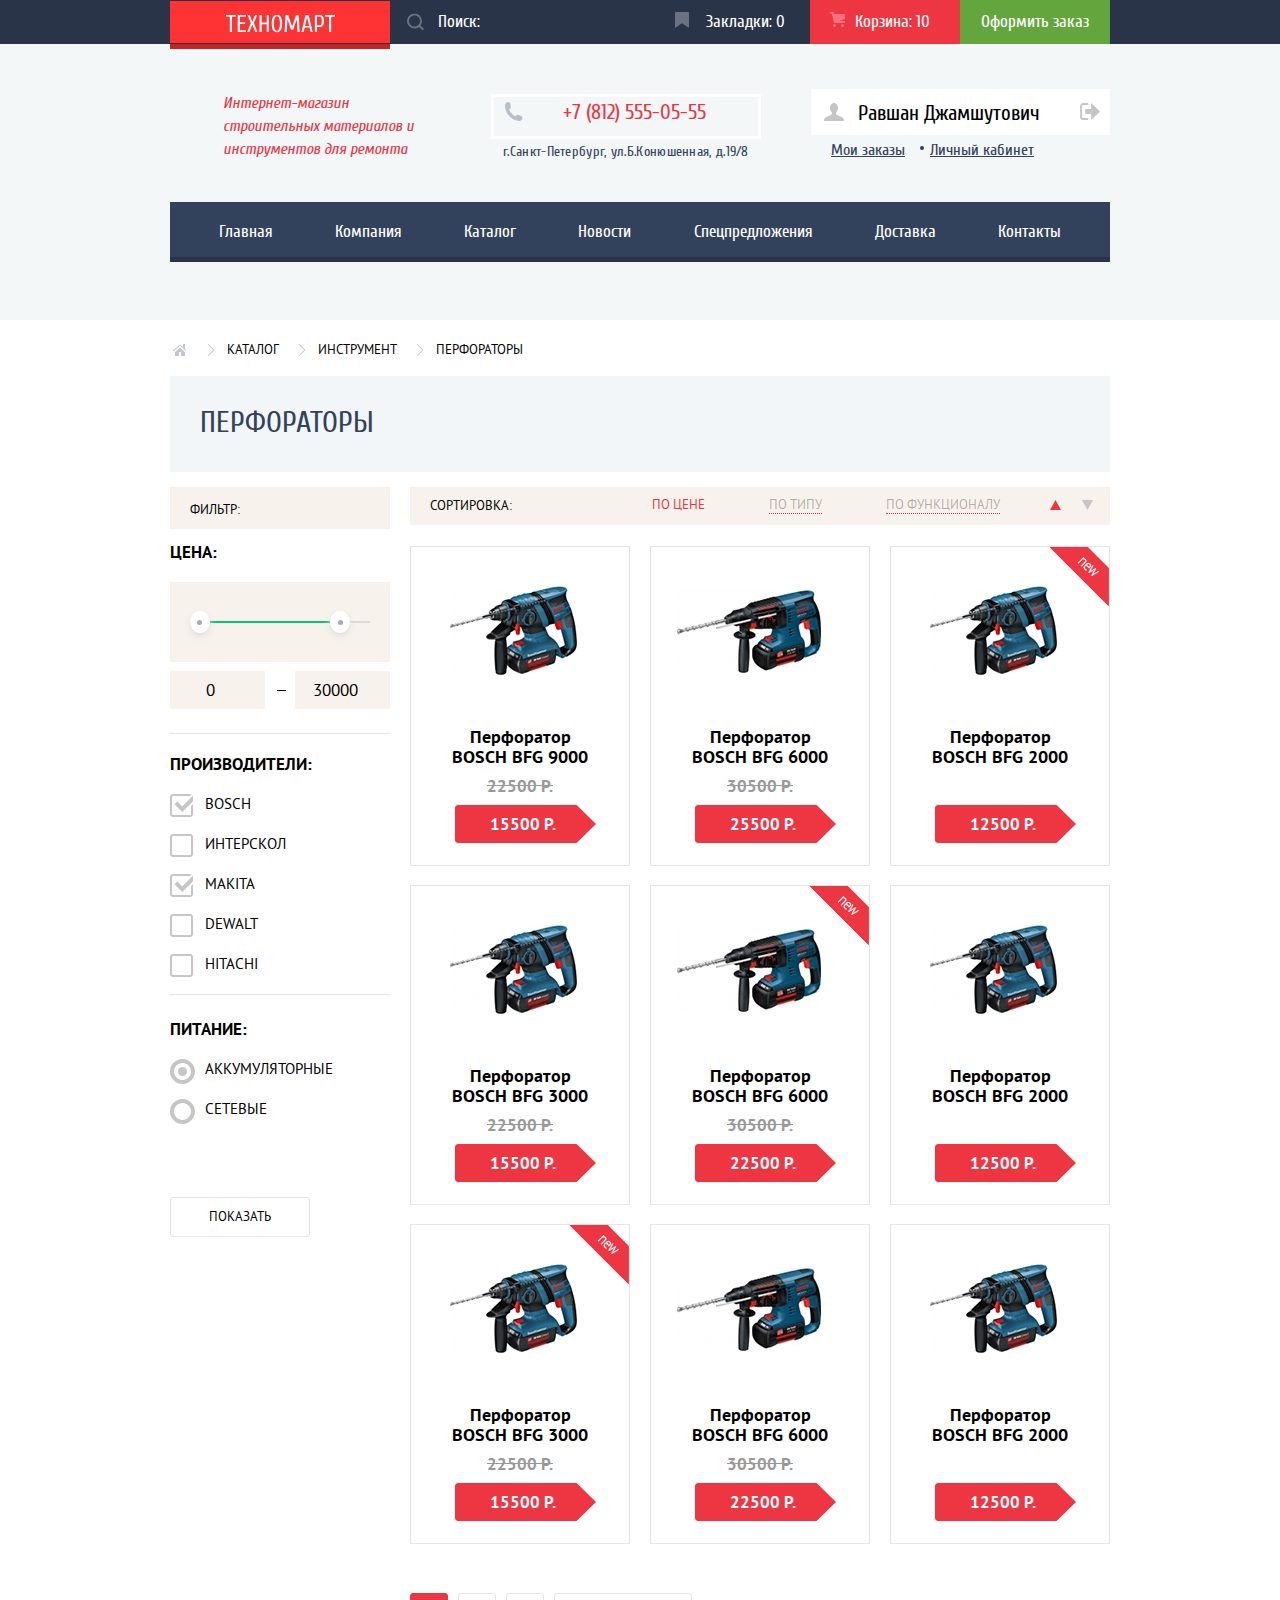
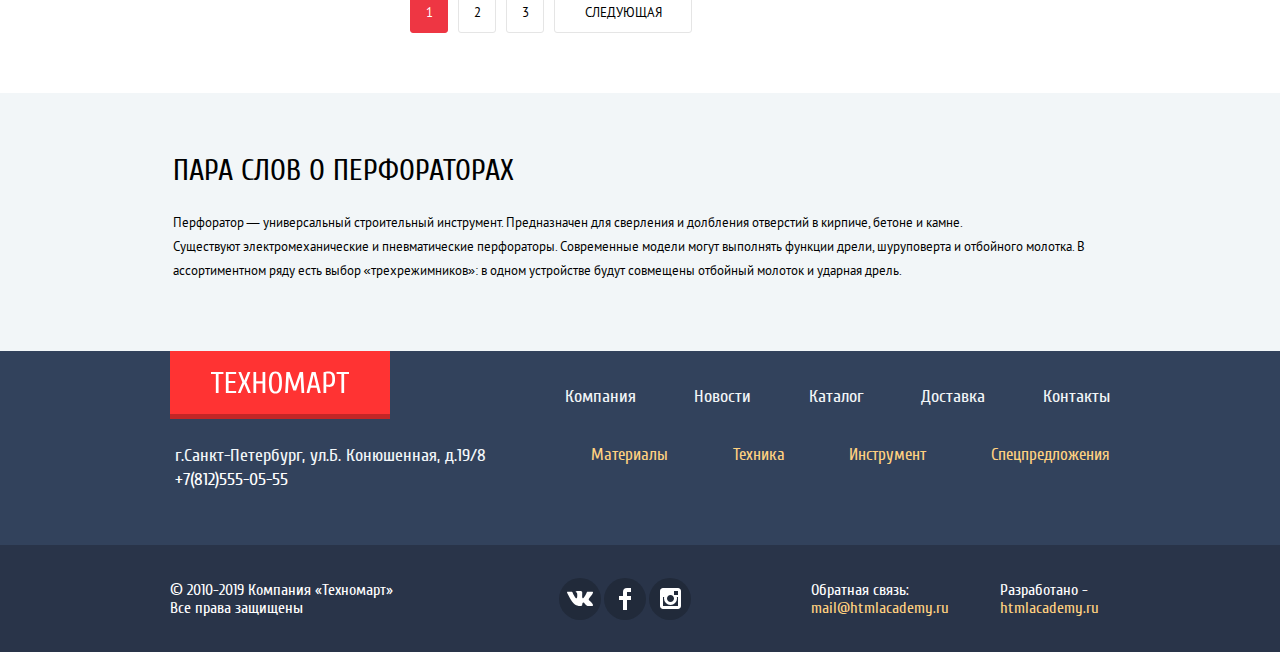
==== commit 4ecb0e7c: "update 17.11 11-20" ====
--- a/catalog.html
+++ b/catalog.html
@@ -3,38 +3,26 @@
   <head>
     <meta charset="utf-8">
     <title>HTML Academy: Техномарт</title>
-    <link rel="stylesheet" href="css/normalize.css">
+    <link rel="stylesheet" href="css/normalize-min.css">
     <link rel="stylesheet" href="css/style-min.css">
   </head>
   <body>
-    <header>
-      <section>
-        <h2 class="visually-hidden">Главная навигация</h2>
-        <nav class="main-navigation">
-          <div class="navigation container">
-            <div class="logo logo-header">
-              <a href="index.html"><img src="img/logo-technomart.svg" width="220" height="42" alt="Техномарт"></a>
-            </div>
-            <ul>
-              <li class="search-field">
-                <form action="http://echo.htmlacademy.ru" method="post">
-                  <input id="search" type="text" name="search" autocomplete="off">
-                  <label for="search">Поиск:</label>
-                  <svg class="search-icon" xmlns="http://www.w3.org/2000/svg" width="17" height="17" viewBox="0 0 17 17"><path fill="#ffffff" d="M17 15.586l-3.542-3.542A7.465 7.465 0 0 0 15 7.5 7.5 7.5 0 1 0 7.5 15c1.71 0 3.282-.579 4.544-1.542L15.586 17 17 15.586zM2 7.5C2 4.467 4.467 2 7.5 2 10.532 2 13 4.467 13 7.5c0 3.032-2.468 5.5-5.5 5.5A5.506 5.506 0 0 1 2 7.5z"/></svg>
-                </form>
-              </li>
-              <li class="bookmarks-button"><a href="#">Закладки: 0</a></li>
-              <li class="cart-button noempty-button"><a href="#">Корзина: 10</a></li>
-              <li class="order-button"><a href="#">Оформить заказ</a></li>
-            </ul>
-          </div>
-          <div class="strip">
-            <div class="container">
-              <div class="logo-bottom"></div>
-            </div>
-          </div>
-        </nav>
-      </section>
+    <header class="header">
+      <div class="header-top">
+        <div class="navigation container">
+          <div class="logo logo-header">
+            <a href="index.html"><img src="img/logo-technomart.svg" width="220" height="42" alt="Техномарт"></a>
+          </div>
+          <form class="search-field" action="http://echo.htmlacademy.ru" method="post">
+            <input id="search" type="text" name="search" autocomplete="off">
+            <label for="search">Поиск:</label>
+            <svg class="search-icon" xmlns="http://www.w3.org/2000/svg" width="17" height="17" viewBox="0 0 17 17"><path fill="#ffffff" d="M17 15.586l-3.542-3.542A7.465 7.465 0 0 0 15 7.5 7.5 7.5 0 1 0 7.5 15c1.71 0 3.282-.579 4.544-1.542L15.586 17 17 15.586zM2 7.5C2 4.467 4.467 2 7.5 2 10.532 2 13 4.467 13 7.5c0 3.032-2.468 5.5-5.5 5.5A5.506 5.506 0 0 1 2 7.5z"/></svg>
+          </form>
+          <a class="bookmarks-button" href="#">Закладки: 0</a>
+          <a class="cart-button noempty-button" href="#">Корзина: 10</a>
+          <a class="order-button" href="#">Оформить заказ</a>
+        </div>
+      </div>
       <div class="header-information container">
         <div class="shop-description">Интернет-магазин строительных материалов и инструментов для ремонта</div>
         <div class="shop-contacts">
@@ -69,14 +57,14 @@
         </ul>
       </nav>
     </header>
-    <main>
-      <nav class="breadcrumbs container">
+    <main class="main">
+      <div class="breadcrumbs container">
         <ul>
           <li><a href="catalog.html">Каталог</a></li>
           <li><a href="#">Инструмент</a></li>
           <li><a href="#">Перфораторы</a></li>
         </ul>
-      </nav>
+      </div>
       <div class="catalog-title container">
           <h1>Перфораторы</h1>
       </div>
@@ -85,7 +73,7 @@
           <div class="filter-title">
             <h3>Фильтр:</h3>
           </div>
-          <form action="http://echo.htmlacademy.ru" method="GET">
+          <form class="products-filter" action="http://echo.htmlacademy.ru" method="GET">
             <fieldset class="prices-box">
               <legend>Цена:</legend>
               <div class="range">
@@ -103,23 +91,23 @@
               <legend>Производители:</legend>
               <ul>
                 <li>
-                  <input type="checkbox" name="bosch" id="filter-bosch" checked>
+                  <input class="producer-input" type="checkbox" name="bosch" id="filter-bosch" checked>
                   <label for="filter-bosch">bosch</label>
                 </li>
                 <li>
-                  <input type="checkbox" name="interscol" id="filter-interscol">
+                  <input class="producer-input" type="checkbox" name="interscol" id="filter-interscol">
                   <label for="filter-interscol">интерскол</label>
                 </li>
                 <li>
-                  <input type="checkbox" name="makita" id="filter-makita" checked>
+                  <input class="producer-input" type="checkbox" name="makita" id="filter-makita" checked>
                   <label for="filter-makita">makita</label>
                 </li>
                 <li>
-                  <input type="checkbox" name="dewalt" id="filter-dewalt">
+                  <input class="producer-input" type="checkbox" name="dewalt" id="filter-dewalt">
                   <label for="filter-dewalt">dewalt</label>
                 </li>
                 <li>
-                  <input type="checkbox" name="hitachi" id="filter-hitachi">
+                  <input class="producer-input" type="checkbox" name="hitachi" id="filter-hitachi">
                   <label for="filter-hitachi">hitachi</label>
                 </li>
               </ul>            
@@ -128,11 +116,11 @@
               <legend>Питание:</legend>
                 <ul>
                   <li>
-                    <input type="radio" name="power" id="filter-accumulator" checked>
+                    <input class="battery-input" type="radio" name="power" id="filter-accumulator" checked>
                     <label for="filter-accumulator">Аккумуляторные</label>
                   </li>
                   <li>
-                    <input type="radio" name="power" id="filter-electricity">
+                    <input class="battery-input" type="radio" name="power" id="filter-electricity">
                     <label for="filter-electricity">Сетевые</label>
                   </li>
                 </ul>
@@ -265,14 +253,14 @@
               <p class="price">12500 Р.</p>
             </li>
           </ul>
-          <nav class="pagination">
+          <div class="pagination">
             <ul>
               <li><a class="button current" href="#">1</a></li>
               <li><a class="button" href="#">2</a></li>
               <li><a class="button" href="#">3</a></li>
               <li><a class="button" href="#">следующая</a></li>
             </ul>
-          </nav>    
+          </div>    
         </div>
       </section>  
       <section class="product-info-footer">
@@ -284,7 +272,7 @@
         </div>
        </section>
        <div class="cart-modal hidden">
-        <div></div>
+        <div class="red-strip"></div>
         <div class="poduct-to-cart">
             <h2>Товар добавлен в корзину!</h2>
         </div>
@@ -299,30 +287,27 @@
       <section class="footer-navigation">
         <h2 class="visually-hidden">Навигация подвала</h2>
         <div class="container">
-          <div class="logo logo-footer">
-            <a href="index.html"><img src="img/logo-technomart.svg" width="220" height="42" alt="Техномарт"></a>
-          </div>
-          <ul class="first-nav">
-            <li><a href="#">Компания</a></li>
-            <li><a href="#">Новости</a></li>
-            <li><a href="catalog.html">Каталог</a></li>
-            <li><a href="#">Доставка</a></li>
-            <li><a href="#">Контакты</a></li>
-          </ul>
-        </div>
-        <div class="strip strip-footer">
-          <div class="container-footer">
-            <div class="logo-bottom"></div>
-          </div>
-        </div>
-        <div class="container">
-          <p class="footer-address">г.Санкт-Петербург, ул.Б. Конюшенная, д.19/8 <a href="tel:+78125550555">+7(812)555-05-55</a></p>
-          <ul class="second-nav">
-            <li><a href="#">Материалы</a></li>
-            <li><a href="#">Техника</a></li>
-            <li><a href="#">Инструмент</a></li>
-            <li><a href="#">Спецпредложения</a></li>
-          </ul> 
+          <div class="first-nav">
+            <div class="logo logo-footer">
+              <a href="index.html"><img src="img/logo-technomart.svg" width="138" height="23" alt="Техномарт"></a>
+            </div>
+            <ul class="first-menu">
+              <li><a href="#">Компания</a></li>
+              <li><a href="#">Новости</a></li>
+              <li><a href="catalog.html">Каталог</a></li>
+              <li><a href="#">Доставка</a></li>
+              <li><a href="#">Контакты</a></li>
+            </ul>
+          </div>
+          <div class="second-nav">
+            <p class="footer-address">г.Санкт-Петербург, ул.Б. Конюшенная, д.19/8 <a href="tel:+78125550555">+7(812)555-05-55</a></p>
+            <ul class="second-menu">
+              <li><a href="#">Материалы</a></li>
+              <li><a href="#">Техника</a></li>
+              <li><a href="#">Инструмент</a></li>
+              <li><a href="#">Спецпредложения</a></li>
+            </ul> 
+          </div>
         </div>
       </section>
       <section class="social">
@@ -335,7 +320,7 @@
             <li><a href="#"><img src="img/icon-insta.svg" width="21" height="21" alt="Техномарт в Инстаграм"></a></li>
           </ul>
           <div class="footer-feedback"><p>Обратная связь:</p><p><a href="mailto:mail@htmlacademy.ru">mail@htmlacademy.ru</a></p></div>
-          <div><p>Разработано - </p><p><a href="https://htmlacademy.ru/intensive/htmlcss">htmlacademy.ru</a></p></div>
+          <div class="developer"><p>Разработано - </p><p><a href="https://htmlacademy.ru/intensive/htmlcss">htmlacademy.ru</a></p></div>
         </div>
       </section>
     </footer>
--- a/css/style-min.css
+++ b/css/style-min.css
@@ -1 +1 @@
-@font-face{font-family:'Cuprum';font-style:normal;font-weight:400;src:local('Cuprum Regular'),local(Cuprum-Regular),url(../fonts/cuprum-v11-latin_cyrillic-regular.woff2) format("woff2"),url(../fonts/cuprum-v11-latin_cyrillic-regular.woff) format("woff"),url(../fonts/cuprum-v11-latin_cyrillic-regular.ttf) format("truetype"),url(../fonts/cuprum-v11-latin_cyrillic-regular.svg#Cuprum) format("svg")}@font-face{font-family:'Cuprum';font-style:italic;font-weight:400;src:local('Cuprum Italic'),local(Cuprum-Italic),url(../fonts/cuprum-v11-latin_cyrillic-italic.woff2) format("woff2"),url(../fonts/cuprum-v11-latin_cyrillic-italic.woff) format("woff"),url(../fonts/cuprum-v11-latin_cyrillic-italic.ttf) format("truetype"),url(../fonts/cuprum-v11-latin_cyrillic-italic.svg#Cuprum) format("svg")}@font-face{font-family:'PT Sans';font-style:normal;font-weight:400;src:local('PT Sans'),local('PT Sans regular'),url(../fonts/ptsans.woff2) format("woff2"),url(../fonts/ptsans.woff) format("woff"),}@font-face{font-family:'PT Sans';font-style:bold;font-weight:700;src:local('PT Sans'),local('PT Sans bold'),url(../fonts/ptsansbold.woff2) format("woff2"),url(../fonts/ptsansbold.woff) format("woff"),}@font-face{font-family:'Myriad Pro Regular';font-style:normal;font-weight:400;src:local(MyriadPro-Regular),local('MyriadPro Regular'),url(MyriadPro-Regular.eot) format("embedded-opentype"),url(MyriadPro-Regular.woff) format("woff")}@-webkit-keyframes shake{20%{top:52%}50%{top:50%;top:48%}100%{top:50%}}@keyframes shake{20%{top:52%}50%{top:50%;top:48%}100%{top:50%}}@-webkit-keyframes appearance{from{top:-10%}to{top:50%}}@keyframes appearance{from{top:-10%}to{top:50%}}*,::after,::before{-webkit-box-sizing:border-box;box-sizing:border-box}body{margin:0;padding:0;font-family:"Cuprum","Arial",sans-serif;font-weight:400;color:#000;font-size:17px;background-color:#fff}.visually-hidden:not(:focus):not(:active){position:absolute;width:1px;height:1px;margin:-1px;border:0;padding:0;clip:rect(0 0 0 0);overflow:hidden}.hidden{display:none}header{display:-webkit-box;display:-ms-flexbox;display:flex;-webkit-box-orient:vertical;-webkit-box-direction:normal;-ms-flex-direction:column;flex-direction:column;min-height:320px;background-color:#f3f7f8}main{position:relative}.container{width:940px;margin:0 auto}.container-footer{background-color:#32425c;width:940px;margin:0 auto}a{text-decoration:none}img{max-width:100%;height:auto}button{cursor:pointer}.main-navigation ul,.products ul,.popular-producers ul,.site-navigation ul,.footer-navigation ul,.services ul,.social ul,.breadcrumbs ul,form ul,.pagination ul,.popular-products ul{list-style:none;padding:0}.main-navigation{background-color:#293449}.main-navigation ul{display:-webkit-box;display:-ms-flexbox;display:flex;-webkit-box-pack:end;-ms-flex-pack:end;justify-content:flex-end;-webkit-box-flex:1;-ms-flex-positive:1;flex-grow:1;line-height:18px;margin:0}.main-navigation ul li{display:-webkit-box;display:-ms-flexbox;display:flex;-webkit-box-pack:center;-ms-flex-pack:center;justify-content:center;-webkit-box-align:center;-ms-flex-align:center;align-items:center}.main-navigation,.main-navigation a,.site-navigation a{color:#fff}.navigation{display:-webkit-box;display:-ms-flexbox;display:flex}.strip{min-height:5px;background-color:#fff}.logo-bottom{width:220px;height:5px;-webkit-box-shadow:inset 0 -5px 0 rgba(0,0,0,0.24);box-shadow:inset 0 -5px 0 rgba(0,0,0,0.24);background-color:#ee3643}.strip-footer{background-color:#32425c}.logo{display:-webkit-box;display:-ms-flexbox;display:flex;-webkit-box-pack:center;-ms-flex-pack:center;justify-content:center;-webkit-box-align:center;-ms-flex-align:center;align-items:center;background-color:#f33}.logo a{line-height:0}.logo:hover{background-color:#ca2c37}.logo:active{background-color:#ba2732}.logo-footer a{padding:20px 41px}.logo-header img{width:109px;height:19px;margin:13px 55px 10px 56px}.logo-footer img{width:138px;height:23px}.order-button a,.cart-button a,.bookmarks-button a{min-width:150px}.order-button a{text-align:center;padding:12px 5px;background-color:#63a63e}.order-button a:hover{background-color:#5fbb2d}.order-button a:active{background-color:#518534;opacity:.5}.bookmarks-button a{position:relative;padding:12px 25px 12px 5px;text-align:right}.bookmarks-button a:hover,.cart-button a:hover,.search-field a:hover{background-color:#212a3a}.bookmarks-button a:active,.cart-button a:active{opacity:.6}.bookmarks-button a::before{position:absolute;left:15px;width:14px;height:16px;background:url(../img/icon-bookmark.svg) no-repeat;opacity:.3;content:""}.cart-button a{position:relative;text-align:center;padding:12px 5px 12px 20px}.cart-button a::before{position:absolute;left:20px;width:15px;height:15px;background:url(../img/icon-cart.svg) no-repeat;opacity:.3;content:""}.noempty-button a,.noempty-button a:hover{background-color:#ee3643}label{position:relative}input[type=radio],input[type=checkbox]{display:none}input[type="checkbox"] + label::before{position:absolute;left:-35px;width:23px;height:23px;background:url(../img/checkbox-off.svg) no-repeat;content:""}input:checked[type="checkbox"] + label::before{background:url(../img/checkbox-on.svg) no-repeat}input[type="radio"] + label::before{position:absolute;left:-35px;width:25px;height:25px;background:url(../img/radio-off.svg) no-repeat;content:""}input:checked[type="radio"] + label::before{background:url(../img/radio-on.svg) no-repeat}label[for="search"]{position:absolute;top:12px;left:48px}.search-field{position:relative;-webkit-box-flex:1;-ms-flex-positive:1;flex-grow:1}.search-field form{width:100%}.search-field input{width:100%;height:42px;background-color:#293449;border:none;font-family:"Cuprum","Arial",sans-serif;font-size:17px;line-height:18px;padding-left:49px}.search-field input:focus{background-color:#fff;color:#000}.search-field input:focus + label{font-size:0}.search-field input:focus ~ svg path{fill:#ee3643}.search-field input:focus ~ svg{opacity:unset}.search-icon{position:absolute;left:17px;top:50%;-webkit-transform:translateY(-50%);-ms-transform:translateY(-50%);transform:translateY(-50%);opacity:.3}.header-information{display:-webkit-box;display:-ms-flexbox;display:flex;-webkit-box-align:start;-ms-flex-align:start;align-items:flex-start;padding-top:40px;-webkit-box-pack:justify;-ms-flex-pack:justify;justify-content:space-between;min-height:153px}.header-information div:nth-child(2){text-align:center}.shop-description{width:196px;line-height:23px;font-style:italic;font-size:16px;color:#ee3643;margin-left:53px;padding-top:3px;padding-right:3px}.shop-phone{position:relative;width:270px;min-height:45px;border:3px solid #fff;line-height:21px;color:#ee3643;font-size:21px;padding-top:5px;padding-left:17px;margin:0;margin-bottom:1px}.shop-phone a{text-decoration:none;color:#ee3643}.shop-phone::before{content:"";position:absolute;width:19px;height:19px;left:10px;background:url(../img/icon-phone.svg) no-repeat}.shop-address{color:#32425c;font-size:14px;line-height:24px;margin:0;letter-spacing:.3px}.signin,.signup,.user-data{font-size:21px;line-height:21px;background-color:#fff;border:none}.signin{display:-webkit-box;display:-ms-flexbox;display:flex;-webkit-box-align:start;-ms-flex-align:start;align-items:flex-start;position:relative;padding-top:12px;padding-bottom:12px;padding-left:12px;margin-bottom:25px;margin-right:10px}.signin svg{margin-right:15px}.signup{margin-bottom:25px;padding-top:12px;padding-bottom:12px}.signin:hover,.signup:hover,.signin:focus,.signup:focus{color:#ee3643}.signin:hover svg path{fill:#32425c}.signin:active,.signup:active,.user-info:active{opacity:.3}.user-info{min-width:299px}.login-info{min-width:299px;display:-webkit-box;display:-ms-flexbox;display:flex;-webkit-box-pack:justify;-ms-flex-pack:justify;justify-content:space-between;padding:0 20px}.user-info ul{display:-webkit-box;display:-ms-flexbox;display:flex;margin-top:5px;margin-bottom:0;list-style:none;padding-left:20px}.user-info li{position:relative}.user-info li:not(:first-child)::before{content:"";position:absolute;left:-10px;top:6px;width:4px;height:4px;border-radius:50%;background-color:#32425c}.user-info ul a{font-size:16px;line-height:18px;color:#32425c;text-decoration:underline;padding-right:25px}.user-info ul a:hover,.user-info ul a:focus{color:#ee3643}.user-info ul a:active{opacity:.3}.user-data{display:-webkit-box;display:-ms-flexbox;display:flex;padding:14px 10px 11px 13px;position:relative}.user-data a:hover svg path,.user-data svg:hover path{fill:#32425c}.user-name{padding-right:39px;padding-left:14px}.user-name a{color:#000}.site-navigation{background-color:#32425c;-webkit-box-shadow:inset 0 -5px 0 #293449;box-shadow:inset 0 -5px 0 #293449;line-height:17px}.site-navigation ul{display:-webkit-box;display:-ms-flexbox;display:flex;-ms-flex-pack:distribute;justify-content:space-around;-webkit-box-align:center;-ms-flex-align:center;align-items:center;-ms-flex-wrap:wrap;flex-wrap:wrap;margin:0;padding-left:18px;padding-right:18px}.site-navigation li{display:-webkit-box;display:-ms-flexbox;display:flex}.site-navigation a{padding:21px 31px 22px}.site-navigation a:hover{background-color:#293449}.site-navigation a:active{opacity:.5}.breadcrumbs ul{display:-webkit-box;display:-ms-flexbox;display:flex;position:relative;margin-top:19px;margin-left:57px}.breadcrumbs li{padding-right:39px;position:relative}.breadcrumbs a{font-family:"PT Sans","Arial",sans-serif;font-size:13px;color:#000;line-height:18px;text-transform:uppercase}.breadcrumbs ul::before{content:"";width:14px;height:12px;position:absolute;left:-55px;top:5px;background:url(../img/icon-home.svg) no-repeat}.breadcrumbs li::before{content:"";width:8px;height:12px;position:absolute;left:-20px;top:5px;background:url(../img/icon-right-small.svg) no-repeat}h1,h2,legend,fieldset{text-transform:uppercase}h1{color:#32425c;font-size:30px;line-height:30px}fieldset{position:relative;border:none;font-family:"PT Sans","Arial",sans-serif;margin:0;padding:0}fieldset label{line-height:20px;font-size:15px}fieldset input:disabled + label{color:rgba(0,0,0,0.4)}legend{font-family:"PT Sans","Arial",sans-serif;font-weight:700;line-height:30px;margin-bottom:15px}.prices-box{margin-bottom:40px}.prices-box::after{position:absolute;bottom:-25px;content:"";width:220px;height:1px;background-color:#e5e5e5}.producers-box{margin-bottom:20px}.producers-box ul{margin:0;padding-left:35px}.producers-box li{margin-bottom:20px}.producers-box::after{position:absolute;content:"";width:220px;height:1px;background-color:#e5e5e5}.battery-box{margin-bottom:58px}.battery-box ul{margin:0;padding-left:35px}.battery-box li{margin-bottom:20px}.show-products{width:140px;font-family:"PT Sans","Arial",sans-serif;font-size:13px;line-height:18px;border:1px solid #e5e5e5;background-color:#fff}.catalog{display:-webkit-box;display:-ms-flexbox;display:flex;-webkit-box-pack:justify;-ms-flex-pack:justify;justify-content:space-between}.catalog-title{padding-top:32px;padding-bottom:34px;padding-left:30px;background-color:#f2f6f8;margin-bottom:15px}.catalog-title h1{margin:0;font-weight:400}.products{display:-webkit-box;display:-ms-flexbox;display:flex;-webkit-box-orient:vertical;-webkit-box-direction:normal;-ms-flex-direction:column;flex-direction:column;width:700px}.products ul{padding:0;display:-webkit-box;display:-ms-flexbox;display:flex;-webkit-box-pack:justify;-ms-flex-pack:justify;justify-content:space-between;-ms-flex-wrap:wrap;flex-wrap:wrap;font-family:"PT Sans","Arial",sans-serif;font-weight:700;margin:0;margin-bottom:30px}.products h3{font-size:18px;line-height:20px}.item{font-family:"PT Sans","Arial",sans-serif;width:220px;border:1px solid #e5e5e5;position:relative;text-align:center;min-height:318px;margin-bottom:19px;display:-webkit-box;display:-ms-flexbox;display:flex;-webkit-box-orient:vertical;-webkit-box-direction:normal;-ms-flex-direction:column;flex-direction:column;-webkit-box-align:center;-ms-flex-align:center;align-items:center;height:100%;padding-bottom:5px}.item h3{width:160px;font-size:18px;font-weight:700;line-height:20px;color:#000;margin-top:10px;margin-bottom:0}.item-image{position:relative;width:218px;height:170px;margin:0 auto}.item:hover .item-buttons,.item:focus .item-buttons{opacity:1}.item-buttons:focus-within{opacity:1}.item-buttons{padding-top:43px;opacity:0;background-color:#fff;position:absolute;top:0;left:0;width:100%;height:100%}.item p{display:-webkit-box;display:-ms-flexbox;display:flex;-webkit-box-pack:center;-ms-flex-pack:center;justify-content:center;-webkit-box-align:center;-ms-flex-align:center;align-items:center;width:141px;height:38px;text-transform:uppercase;line-height:18px}.item .price{background-image:url(../img/red-button.svg);background-repeat:no-repeat;color:#fff;margin-top:auto;font-weight:700;margin-left:10px;padding-right:5px}.item .price-old{color:#999;text-decoration:line-through;font-weight:700;margin:0}.item button{position:relative;padding-top:10px;padding-bottom:10px;margin-bottom:8px;width:135px;border-radius:4px;font-family:"Cuprum","Arial",sans-serif;font-size:14px;line-height:18px;text-transform:uppercase}.item button:first-of-type::before{position:absolute;left:12px;content:"";width:15px;height:15px;opacity:.3;background:url(../img/icon-cart.svg) no-repeat}.item:hover{border:none;-webkit-box-shadow:0 10px 25px rgba(41,52,73,0.5);box-shadow:0 10px 25px rgba(41,52,73,0.5)}.catalog input{font-family:"PT Sans","Arial",sans-serif,"Arial",sans-serif;line-height:38px;text-transform:uppercase;text-align:center;border:none;background-color:#f7f3ec}.catalog input[type=number]{width:95px;height:38px;display:-webkit-box;display:-ms-flexbox;display:flex;-webkit-box-pack:justify;-ms-flex-pack:justify;justify-content:space-between;-webkit-box-align:center;-ms-flex-align:center;align-items:center}.catalog input[type='range']{display:none}.catalog .range{display:-webkit-box;display:-ms-flexbox;display:flex;position:relative;-webkit-box-pack:center;-ms-flex-pack:center;justify-content:center;-webkit-box-align:center;-ms-flex-align:center;align-items:center;background-color:#f7f3ec;height:80px;margin-bottom:9px}.catalog .range-slider{position:relative;width:180px;height:2px;background-color:#00ca74;background:-o-linear-gradient(45deg,#00ca74 80%,#d7dcde 80%);background:linear-gradient(45deg,#00ca74 80%,#d7dcde 80%)}.range-slider::before{position:absolute;top:-10px;content:"";width:20px;height:22px;border-radius:50%;-webkit-box-shadow:0 3px 7px 0 #e0ddd8;box-shadow:0 3px 7px 0 #e0ddd8;background-color:#fff}.range-slider::after{position:absolute;right:20px;top:-10px;content:"";width:20px;height:22px;border-radius:50%;-webkit-box-shadow:0 3px 7px 0 #e0ddd8;box-shadow:0 3px 7px 0 #e0ddd8;background-color:#fff}.range::before{content:"";position:absolute;left:27px;width:5px;height:5px;background-color:#ababab;border-radius:50%;z-index:2}.range::after{content:"";position:absolute;right:47px;width:5px;height:5px;background-color:#ababab;border-radius:50%;z-index:2}.price-range{display:-webkit-box;display:-ms-flexbox;display:flex;-webkit-box-pack:justify;-ms-flex-pack:justify;justify-content:space-between;-webkit-box-align:center;-ms-flex-align:center;align-items:center}.price-range span{position:relative}.price-range span::before{content:"";position:absolute;left:-3px;width:9px;height:1px;background-color:#000}.filter{width:220px}.filter-title{background-color:#f7f3ec;font-family:"PT Sans","Arial",sans-serif;padding-top:14px;padding-bottom:10px;padding-left:20px;text-transform:uppercase;margin-bottom:8px}.filter h3,.sort h3{font-weight:400;font-size:13px;line-height:18px;margin:0}.sort h3{margin-right:90px}.sort{display:-webkit-box;display:-ms-flexbox;display:flex;-webkit-box-pack:justify;-ms-flex-pack:justify;justify-content:space-between;-webkit-box-align:center;-ms-flex-align:center;align-items:center;width:100%;min-height:38px;background-color:#f7f3ec;font-family:"PT Sans","Arial",sans-serif;font-size:13px;text-transform:uppercase;padding:10px 17px 10px 20px;margin-bottom:21px}a.sort-type,a.sort-price,a.sort-functional{color:rgba(0,0,0,0.3);border-bottom:1px dotted #ee3643}a.sort-type:hover,a.sort-price:hover,a.sort-functional:hover,a.sort-type:focus,a.sort-price:focus,a.sort-functional:focus{color:#000;border-bottom-style:solid}.sort-types{display:-webkit-box;display:-ms-flexbox;display:flex;-ms-flex-wrap:wrap;flex-wrap:wrap;-ms-flex-preferred-size:348px;flex-basis:348px;-webkit-box-pack:justify;-ms-flex-pack:justify;justify-content:space-between}.sort-buttons{display:-webkit-box;display:-ms-flexbox;display:flex;min-width:43px;-webkit-box-pack:justify;-ms-flex-pack:justify;justify-content:space-between}.sort a:active,.sort a.active{border:none;color:#ee3643}.sort a svg{fill:#c5c5c5;border:none}a.active svg{fill:#ee3643}a:hover svg{fill:#000;border:none}.item-buttons button:first-of-type{color:#fff;border:none;-webkit-box-shadow:inset 0 -3px 0 #367315;box-shadow:inset 0 -3px 0 #367315;background-color:#63a63e}.item-buttons button:first-of-type:hover,.item-buttons button:first-of-type:focus{background-color:#5fbb2d}.item-buttons button:first-of-type:active{background-color:#518534}.item-buttons button:last-of-type{border:3px solid #63a63e;background-color:#fff;padding-top:7px;padding-bottom:7px}.item-buttons button:last-of-type:hover,.item-buttons button:last-of-type:focus{border-color:#32425c}.item-buttons button:last-of-type:active{opacity:.3}.pagination ul{display:-webkit-box;display:-ms-flexbox;display:flex;-webkit-box-pack:start;-ms-flex-pack:start;justify-content:flex-start;margin-bottom:60px;font-weight:400}.pagination li a{border:1px solid #e5e5e5;width:38px;color:#000;font-family:"PT Sans","Arial",sans-serif;font-size:13px;line-height:18px;margin-right:10px}.pagination li a:hover,.pagination li a:focus{border-color:#bdc6ca}.pagination li a:active,.pagination a.current{border-color:#ee3643}.pagination li:last-of-type a{width:138px}.pagination a.current{color:#fff;background-color:#ee3643}.pagination a.current:hover{border-color:#ee3643}.product-info-footer{background-color:#f2f6f8;padding-top:63px;padding-bottom:68px;padding-left:5px}.product-info-footer p,.product-info-footer h2{margin:0;font-weight:400}.product-info-footer h2{margin-bottom:25px}h2{font-size:30px;line-height:30px;text-transform:uppercase}.services{background-color:#f4f8f9;padding-top:43px;margin-bottom:40px}.services .container{position:relative}.services > div{display:-webkit-box;display:-ms-flexbox;display:flex;-ms-flex-wrap:wrap;flex-wrap:wrap}.services h2{font-weight:400}.services h3{font-size:36px;color:#32425c;line-height:36px;text-transform:uppercase;font-weight:400}.services-info{width:100%;margin-bottom:20px}.delivery-info{position:absolute;right:0;top:200px;min-width:619px;min-height:282px;background:url(../img/layer_131.png) no-repeat;background-position:100% 100%}.garanty-info{position:absolute;right:0;top:200px;min-width:619px;min-height:282px;background:url(../img/layer_130.png) no-repeat;background-position:100% 100%}.credit-info{position:absolute;right:0;top:200px;min-width:619px;min-height:282px;background:url(../img/layer_119.png) no-repeat;background-position:100% 100%}.delivery-info h3,.garanty-info h3,.credit-info h3{margin-bottom:25px;margin-top:0}.service-menu{position:relative;margin-bottom:100px}.service-menu ul{margin-top:35px}.service-menu li{display:-webkit-box;display:-ms-flexbox;display:flex;-webkit-box-align:center;-ms-flex-align:center;align-items:center;width:240px}.service-menu a{color:#fff;padding-top:16px;padding-bottom:15px;-webkit-box-flex:1;-ms-flex-positive:1;flex-grow:1;line-height:30px;padding-left:22px;font-size:21px;font-weight:700;background-color:#32425c;-webkit-box-shadow:0 1px 0 #293449,inset 0 1px 0 #405069;box-shadow:0 1px 0 #293449,inset 0 1px 0 #405069}.service-menu a.current{background-color:#fff;color:#32425c;-webkit-box-shadow:0 1px 0 #ffffff,inset 0 1px 0 #fff;box-shadow:0 1px 0 #ffffff,inset 0 1px 0 #fff}.service-menu a:hover:not(.current){background-color:#293449;color:#fff}.service-menu li a:active{-webkit-box-shadow:0 1px 0 #ffffff,inset 0 1px 0 #fff;box-shadow:0 1px 0 #ffffff,inset 0 1px 0 #fff;background-color:#fff;color:#32425c}.service-menu::before{position:absolute;content:"";width:10px;height:279px;background:url(../img/layer_118.png) no-repeat;left:230px}.shop-info{position:relative;display:-webkit-box;display:-ms-flexbox;display:flex;-webkit-box-pack:justify;-ms-flex-pack:justify;justify-content:space-between;margin-bottom:86px}.shop-info div:first-of-type{width:519px}.shop-info div:first-of-type a{width:220px}.shop-info div:last-of-type{width:300px}.shop-info p,.services p,.product-info-footer p{font-family:"PT Sans","Arial",sans-serif,sans-serif;font-size:13px;line-height:24px}.shop-info p{margin-top:13px}.shop-info div:first-child p:first-of-type{margin-bottom:25px}.shop-info div:last-child p:first-of-type{margin-bottom:30px}.shop-info ul{list-style:none;margin-top:20px;padding-left:36px}.shop-info a{color:#fff;font-size:14px;text-transform:uppercase;line-height:18px}.shop-info li{position:relative;font-size:18px;line-height:20px;padding-bottom:20px}.shop-info li::before{position:absolute;content:"";top:8px;left:-35px;width:25px;border-bottom:2px solid #ee3643}.shop-info h2{font-weight:400}.shop-contacts{margin-top:5px;margin-left:10px;padding-left:12px}.shop-info .shop-contacts p{margin-bottom:30px}.shop-map .map{margin-bottom:36px}.map-modal{position:fixed;top:50%;margin-left:50%;-webkit-transform:translate(-50%,-50%);-ms-transform:translate(-50%,-50%);transform:translate(-50%,-50%)}.map-modal iframe{width:940px;height:447px;-webkit-box-shadow:0 0 8px 1px #2f2a2b;box-shadow:0 0 8px 1px #2f2a2b;border:0}.map-modal .modal-close{top:9px;left:911px}.modal-close{position:absolute;width:21px;height:21px;background:url(../img/icon-close.svg) no-repeat;border:0;cursor:pointer}.footer-navigation{background-color:#32425c;padding-bottom:35px}.footer-navigation > div{display:-webkit-box;display:-ms-flexbox;display:flex;-webkit-box-pack:justify;-ms-flex-pack:justify;justify-content:space-between}.first-nav,.second-nav{-webkit-box-flex:1;-ms-flex-positive:1;flex-grow:1;display:-webkit-box;display:-ms-flexbox;display:flex;-webkit-box-pack:justify;-ms-flex-pack:justify;justify-content:space-between;margin:0}.first-nav{-webkit-box-align:end;-ms-flex-align:end;align-items:flex-end;margin-left:175px;margin-bottom:5px}.second-nav{-webkit-box-align:center;-ms-flex-align:center;align-items:center;margin-left:105px;margin-bottom:15px}.first-nav a{color:#f1f5f7;font-size:18px;line-height:24px}.footer-navigation p{color:#f3f7f9;line-height:24px;font-size:18px}.footer-navigation a:hover,.footer-navigation a:focus{text-decoration:underline}.footer-navigation a:active{opacity:.5}.second-nav a{color:#ffd180}.footer-address{margin-top:25px;margin-left:5px}.footer-address a{display:block;color:#fff;text-decoration:none}.footer-copyright{margin-right:166px}.footer-feedback{margin-right:51px}.social{background-color:#293449;color:#fff;font-size:16px;line-height:18px}.social .container{min-height:107px;display:-webkit-box;display:-ms-flexbox;display:flex;-webkit-box-align:center;-ms-flex-align:center;align-items:center}.social p{margin:0}.social a{color:#ffd180}.social a:hover,.social a:focus{text-decoration:underline}.social a:active{color:#ee3643}.social-icons{display:-webkit-box;display:-ms-flexbox;display:flex;-webkit-box-pack:justify;-ms-flex-pack:justify;justify-content:space-between;margin-right:117px}.social-icons a{display:-webkit-box;display:-ms-flexbox;display:flex;-webkit-box-pack:center;-ms-flex-pack:center;justify-content:center;-webkit-box-align:center;-ms-flex-align:center;align-items:center;width:42px;height:42px;border-radius:50%;background-color:#212a3a;margin-right:3px}.social-icons a:hover,.social-icons a:focus{background-color:#ee3643}.banners-group{display:-webkit-box;display:-ms-flexbox;display:flex;-webkit-box-pack:justify;-ms-flex-pack:justify;justify-content:space-between;-ms-flex-wrap:wrap;flex-wrap:wrap;padding-top:60px;padding-bottom:30px}.banners-group div div{font-size:24px;line-height:30px;color:#fff;width:300px;height:123px;margin-bottom:20px}.banners-group div a{width:135px;font-size:14px;color:#fff;line-height:18px;text-transform:uppercase}.banners-group .first-block,.banners-group .second-block{display:-webkit-box;display:-ms-flexbox;display:flex;-ms-flex-wrap:wrap;flex-wrap:wrap}.first-block{width:620px;-webkit-box-pack:justify;-ms-flex-pack:justify;justify-content:space-between}.second-block{width:300px;-ms-flex-line-pack:justify;align-content:space-between}.first-block p,.second-block p{margin:0 0 12px}.first-block div,.second-block div{padding:20px 22px 22px 23px}.banners-group .forth{display:-webkit-box;display:-ms-flexbox;display:flex;-webkit-box-orient:vertical;-webkit-box-direction:normal;-ms-flex-direction:column;flex-direction:column;width:620px;min-height:266px;padding-top:23px;padding-bottom:22px;padding-left:25px}.banners-group .forth .title{margin-bottom:2px;letter-spacing:.7px}.banners-group .forth a{width:195px;margin-top:auto}.first{background-color:#ffbf47;background-image:url(../img/icon-1.svg),url(../img/new_flag.png);background-repeat:no-repeat;background-position:213px 30px,top right}.second{background-color:#3bbce3;background-image:url(../img/icon-2.svg);background-repeat:no-repeat;background-position:198px 33px}.third{background-color:#dc91d8;background-image:url(../img/icon-3.svg);background-repeat:no-repeat;background-position:190px 30px}.forth{position:relative;background-repeat:no-repeat;background-image:url(../img/layer_99.jpg);background-color:#685c53}.forth.change-slide{background-image:url(../img/layer_98.jpg)}.forth .title{font-size:36px;line-height:36px;font-weight:700;text-transform:uppercase}.forth .slogan{font-size:18px;line-height:24px}.forth .slider-button{position:absolute;display:block;top:115px;width:22px;height:40px;cursor:pointer}.slider-button.next{right:20px;background:url(../img/icon-right.svg) no-repeat}.slider-button.prev{background:url(../img/icon-left.svg) no-repeat}.fifth{background-color:#8ed78f;background-image:url(../img/icon-4.svg);background-repeat:no-repeat;background-position:197px 26px}.sixth{background-color:#ffc047;background-image:url(../img/icon-5.svg);background-repeat:no-repeat;background-position:191px 32px}.new-flag::before{position:absolute;z-index:1;right:0;content:"";width:60px;height:59px;background:url(../img/new_flag.png) no-repeat}a.red{background-color:#ee3643;font-size:14px;color:#fff;line-height:18px;text-transform:uppercase}.button{display:-webkit-box;display:-ms-flexbox;display:flex;padding-top:10px;padding-bottom:10px;-webkit-box-pack:center;-ms-flex-pack:center;justify-content:center;-webkit-box-align:center;-ms-flex-align:center;align-items:center;border-radius:3px;text-transform:uppercase}a.red:hover,a.red:focus{background-color:#ca2c37}a.red:active{background-color:#ba2732}a.grey{background-color:rgba(0,0,0,0.1)}a.grey:hover,a.grey:focus{background-color:rgba(0,0,0,0.2)}a.grey:active{background-color:rgba(0,0,0,0.3)}.popular-products h2,.popular-producers h2{font-weight:400;color:#32425c}.popular-products > div a,.popular-producers > div a{margin-right:24px;width:253px}.popular-products ul{display:-webkit-box;display:-ms-flexbox;display:flex;-ms-flex-wrap:wrap;flex-wrap:wrap;-webkit-box-pack:justify;-ms-flex-pack:justify;justify-content:space-between;margin-top:22px}.popular-products > div,.popular-producers > div{display:-webkit-box;display:-ms-flexbox;display:flex;-webkit-box-pack:justify;-ms-flex-pack:justify;justify-content:space-between;-webkit-box-align:center;-ms-flex-align:center;align-items:center;background-color:#f9f5f0;min-height:89px;padding-left:29px;padding-top:7px;margin-bottom:20px}.popular-producers ul{display:-webkit-box;display:-ms-flexbox;display:flex;-webkit-box-pack:justify;-ms-flex-pack:justify;justify-content:space-between;-ms-flex-line-pack:justify;align-content:space-between;min-height:310px;-ms-flex-wrap:wrap;flex-wrap:wrap;margin:0;margin-bottom:85px}.popular-producers li{display:-webkit-box;display:-ms-flexbox;display:flex;width:220px;min-height:145px;border:1px solid #e5e5e5;-webkit-box-pack:center;-ms-flex-pack:center;justify-content:center;-webkit-box-align:center;-ms-flex-align:center;align-items:center}.popular-products li.item{margin-bottom:0}.popular-producers li a{display:-webkit-box;display:-ms-flexbox;display:flex;-webkit-box-pack:center;-ms-flex-pack:center;justify-content:center;-webkit-box-align:center;-ms-flex-align:center;align-items:center;height:100%;width:100%}.popular-producers li a:hover{-webkit-box-shadow:0 10px 25px rgba(41,52,73,0.5);box-shadow:0 10px 25px rgba(41,52,73,0.5);border:none}.popular-producers li a:active{opacity:.3}.cart-modal,.feedback-modal{position:fixed;background-color:#fff;top:50%;margin-left:50%;margin-right:50%;-webkit-transform:translate(-50%,-50%);-ms-transform:translate(-50%,-50%);transform:translate(-50%,-50%);width:620px;-webkit-box-shadow:0 20px 40px rgba(41,52,73,0.75);box-shadow:0 20px 40px rgba(41,52,73,0.75)}.cart-modal{min-height:282px;z-index:2}.feedback-modal{min-height:430px}.modal-shake{-webkit-animation-name:shake;animation-name:shake;-webkit-animation-duration:.5s;animation-duration:.5s;-webkit-animation-iteration-count:2;animation-iteration-count:2}.modal-appearance{-webkit-animation-name:appearance;animation-name:appearance;-webkit-animation-duration:1s;animation-duration:1s}.cart-modal div:first-child,.feedback-modal > div:first-of-type{height:7px;background-color:#ee3643}.cart-modal .action-buttons,.feedback-modal .action-buttons{display:-webkit-box;display:-ms-flexbox;display:flex;-webkit-box-pack:center;-ms-flex-pack:center;justify-content:center;background-color:#f1f1f1;padding:37px 80px;text-transform:uppercase}.cart-modal .modal-close{right:9px;top:16px}.feedback-modal form{display:-webkit-box;display:-ms-flexbox;display:flex;-ms-flex-wrap:wrap;flex-wrap:wrap;-webkit-box-pack:justify;-ms-flex-pack:justify;justify-content:space-between;min-height:311px;padding:45px 80px 37px}.feedback-modal form input{min-width:220px;font-family:"PT Sans","Arial",sans-serif;font-size:13px;line-height:18px;padding:8px;padding-left:10px;border:2px solid #dee3e4;border-radius:3px}.feedback-modal form input::-webkit-input-placeholder{color:#a9a9a9}.feedback-modal form input::-moz-placeholder{color:#a9a9a9}.feedback-modal form input:-ms-input-placeholder{color:#a9a9a9}.feedback-modal form input::-ms-input-placeholder{color:#a9a9a9}.feedback-modal form input::placeholder{color:#a9a9a9}.feedback-modal form textarea{width:100%;font-family:"PT Sans","Arial",sans-serif;font-size:13px;line-height:18px;min-height:114px;padding:8px;padding-left:10px;border:2px solid #dee3e4;border-radius:3px}.feedback-modal label{margin-bottom:10px}.user-firstname,.user-email,.user-message{display:-webkit-box;display:-ms-flexbox;display:flex;-webkit-box-orient:vertical;-webkit-box-direction:normal;-ms-flex-direction:column;flex-direction:column;-webkit-box-align:start;-ms-flex-align:start;align-items:flex-start}.user-message{width:100%;margin-top:20px}.action-buttons a{margin-right:20px;min-width:220px;padding-left:5px;padding-right:5px}.action-buttons button{font-size:14px;font-family:"Cuprum","Arial",sans-serif;line-height:18px;min-width:220px;padding-left:5px;padding-right:5px;border:none;cursor:pointer}.cart-modal button{background-color:#fff}.feedback-modal button{background-color:#ee3643;color:#fff;width:100%}.feedback-modal .modal-close{right:9px;top:16px}.poduct-to-cart{background:url(../img/icon-mark.svg) no-repeat;background-position:81px 50%;padding-top:68px;padding-bottom:68px}.poduct-to-cart h2{margin:0;margin-left:179px;text-transform:none;font-weight:400}+@font-face{font-family:'Cuprum';font-style:normal;font-weight:400;src:local('Cuprum Regular'),local(Cuprum-Regular),url(../fonts/cuprum-v11-latin_cyrillic-regular.woff2) format("woff2"),url(../fonts/cuprum-v11-latin_cyrillic-regular.woff) format("woff"),url(../fonts/cuprum-v11-latin_cyrillic-regular.ttf) format("truetype"),url(../fonts/cuprum-v11-latin_cyrillic-regular.svg#Cuprum) format("svg")}@font-face{font-family:'Cuprum';font-style:italic;font-weight:400;src:local('Cuprum Italic'),local(Cuprum-Italic),url(../fonts/cuprum-v11-latin_cyrillic-italic.woff2) format("woff2"),url(../fonts/cuprum-v11-latin_cyrillic-italic.woff) format("woff"),url(../fonts/cuprum-v11-latin_cyrillic-italic.ttf) format("truetype"),url(../fonts/cuprum-v11-latin_cyrillic-italic.svg#Cuprum) format("svg")}@font-face{font-family:'PT Sans';font-style:normal;font-weight:400;src:local('PT Sans'),local('PT Sans regular'),url(../fonts/ptsans.woff2) format("woff2"),url(../fonts/ptsans.woff) format("woff"),}@font-face{font-family:'PT Sans';font-style:bold;font-weight:700;src:local('PT Sans'),local('PT Sans bold'),url(../fonts/ptsansbold.woff2) format("woff2"),url(../fonts/ptsansbold.woff) format("woff"),}@font-face{font-family:'Myriad Pro Regular';font-style:normal;font-weight:400;src:local(MyriadPro-Regular),local('MyriadPro Regular'),url(MyriadPro-Regular.eot) format("embedded-opentype"),url(MyriadPro-Regular.woff) format("woff")}@-webkit-keyframes shake{20%{top:52%}50%{top:50%;top:48%}100%{top:50%}}@keyframes shake{20%{top:52%}50%{top:50%;top:48%}100%{top:50%}}@-webkit-keyframes appearance{from{top:-10%}to{top:50%}}@keyframes appearance{from{top:-10%}to{top:50%}}*,::after,::before{-webkit-box-sizing:border-box;box-sizing:border-box}body{margin:0;padding:0;font-family:"Cuprum","Arial",sans-serif;font-weight:400;color:#000;font-size:17px;background-color:#fff}.visually-hidden:not(:focus):not(:active){position:absolute;width:1px;height:1px;margin:-1px;border:0;padding:0;clip:rect(0 0 0 0);overflow:hidden}.hidden{display:none}header.header{display:-webkit-box;display:-ms-flexbox;display:flex;-webkit-box-orient:vertical;-webkit-box-direction:normal;-ms-flex-direction:column;flex-direction:column;min-height:320px;background-color:#f3f7f8}main.main{position:relative}.header h2,.main h2{font-size:30px;line-height:30px;text-transform:uppercase}.container{width:940px;margin:0 auto}.container-footer{background-color:#32425c;width:940px;margin:0 auto}a{text-decoration:none}img{max-width:100%;height:auto}.header-top ul,.products ul,.popular-producers ul,.site-navigation ul,.footer-navigation ul,.services ul,.social ul,.breadcrumbs ul,form ul,.pagination ul,.popular-products ul{list-style:none;padding:0}.header-top{background-color:#293449}.header-top ul{display:-webkit-box;display:-ms-flexbox;display:flex;-webkit-box-pack:end;-ms-flex-pack:end;justify-content:flex-end;-webkit-box-flex:1;-ms-flex-positive:1;flex-grow:1;line-height:18px;margin:0}.header-top ul li{display:-webkit-box;display:-ms-flexbox;display:flex;-webkit-box-pack:center;-ms-flex-pack:center;justify-content:center;-webkit-box-align:center;-ms-flex-align:center;align-items:center}.header-top,.header-top a,.site-navigation a{color:#fff}.navigation{display:-webkit-box;display:-ms-flexbox;display:flex;-webkit-box-pack:justify;-ms-flex-pack:justify;justify-content:space-between}.logo{position:relative}.logo::after{content:"";position:absolute;bottom:-5px;width:100%;height:5px;background-color:#f33;-webkit-box-shadow:inset 0 -5px 0 rgba(0,0,0,0.24);box-shadow:inset 0 -5px 0 rgba(0,0,0,0.24)}.logo-header,.logo-footer{display:-webkit-box;display:-ms-flexbox;display:flex;-webkit-box-pack:center;-ms-flex-pack:center;justify-content:center;-webkit-box-align:center;-ms-flex-align:center;align-items:center}.logo a{line-height:0;background-color:#f33}.logo-header img{width:109px;height:19px;margin:13px 55px 10px 56px}.logo a:hover{background-color:#ca2c37}.logo a:active{background-color:#ba2732}.logo-footer a{padding:20px 41px;padding-bottom:20px}.logo-footer img{width:138px;height:23px}a.order-button a,a.cart-button,a.bookmarks-button{min-width:150px}a.order-button{text-align:center;padding:12px 21px;background-color:#63a63e}a.order-button:hover{background-color:#5fbb2d}a.order-button:active{background-color:#518534;opacity:.5}a.bookmarks-button{position:relative;padding:12px 25px 12px 5px;text-align:right}a.bookmarks-button:hover,a.cart-button:hover,a.search-field:hover{background-color:#212a3a}a.bookmarks-button:active,a.cart-button:active{opacity:.6}a.bookmarks-button::before{position:absolute;left:15px;width:14px;height:16px;background:url(../img/icon-bookmark.svg) no-repeat;opacity:.3;content:""}a.cart-button{position:relative;text-align:center;padding:12px 5px 12px 20px}a.cart-button::before{position:absolute;left:20px;width:15px;height:15px;background:url(../img/icon-cart.svg) no-repeat;opacity:.3;content:""}a.noempty-button,a.noempty-button:hover{background-color:#ee3643}.products-filter label{position:relative}.products-filter input[type=radio],.products-filter input[type=checkbox]{display:none}input[type="checkbox"].producer-input + label::before{position:absolute;left:-35px;width:23px;height:23px;background:url(../img/checkbox-off.svg) no-repeat;content:""}input:checked[type="checkbox"].producer-input + label::before{background:url(../img/checkbox-on.svg) no-repeat}input[type="radio"] + label::before{position:absolute;left:-35px;width:25px;height:25px;background:url(../img/radio-off.svg) no-repeat;content:""}input:checked[type="radio"].battery-input + label::before{background:url(../img/radio-on.svg) no-repeat}.search-field label{position:absolute;top:12px;left:48px}.search-field{position:relative;-webkit-box-flex:1;-ms-flex-positive:1;flex-grow:1}.search-field input{width:100%;height:42px;background-color:#293449;border:none;font-family:"Cuprum","Arial",sans-serif;font-size:17px;line-height:18px}.search-field input:focus{background-color:#fff;color:#000}.search-field input:focus + label{font-size:0}.search-field input:focus ~ svg path{fill:#ee3643}.search-field input:focus ~ svg{opacity:unset}.search-icon{position:absolute;left:17px;top:50%;-webkit-transform:translateY(-50%);-ms-transform:translateY(-50%);transform:translateY(-50%);opacity:.3}.header-information{display:-webkit-box;display:-ms-flexbox;display:flex;-webkit-box-align:start;-ms-flex-align:start;align-items:flex-start;padding-top:45px;-webkit-box-pack:justify;-ms-flex-pack:justify;justify-content:space-between;min-height:158px}.header-information div:nth-child(2){text-align:center}.shop-description{width:196px;line-height:23px;font-style:italic;font-size:16px;color:#ee3643;margin-left:53px;padding-top:3px;padding-right:3px}.shop-phone{position:relative;width:270px;min-height:45px;border:3px solid #fff;line-height:21px;color:#ee3643;font-size:21px;padding-top:5px;padding-left:17px;margin:0;margin-bottom:1px}.shop-phone a{text-decoration:none;color:#ee3643}.shop-phone::before{content:"";position:absolute;width:19px;height:19px;left:10px;background:url(../img/icon-phone.svg) no-repeat}.shop-address{color:#32425c;font-size:14px;line-height:24px;margin:0;letter-spacing:.3px}.signin,.signup,.user-data{font-size:21px;line-height:21px;background-color:#fff;border:none}.signin{display:-webkit-box;display:-ms-flexbox;display:flex;-webkit-box-align:start;-ms-flex-align:start;align-items:flex-start;position:relative;padding:12px 27px 12px 12px}.signin svg{margin-right:15px}.signup{padding:12px 25px}.signin:hover,.signup:hover,.signin:focus,.signup:focus{color:#ee3643}.signin:hover svg path{fill:#32425c}.signin:active,.signup:active,.user-info:active{opacity:.3}.user-info{min-width:299px}.login-info{min-width:299px;display:-webkit-box;display:-ms-flexbox;display:flex;-webkit-box-pack:justify;-ms-flex-pack:justify;justify-content:space-between;padding-left:20px}.user-info ul{display:-webkit-box;display:-ms-flexbox;display:flex;margin-top:5px;margin-bottom:0;list-style:none;padding-left:20px}.user-info li{position:relative}.user-info li:not(:first-child)::before{content:"";position:absolute;left:-10px;top:6px;width:4px;height:4px;border-radius:50%;background-color:#32425c}.user-info ul a{font-size:16px;line-height:18px;color:#32425c;text-decoration:underline;padding-right:25px}.user-info ul a:hover,.user-info ul a:focus{color:#ee3643}.user-info ul a:active{opacity:.3}.user-data{display:-webkit-box;display:-ms-flexbox;display:flex;padding:14px 10px 11px 13px;position:relative}.user-data a:hover svg path,.user-data svg:hover path{fill:#32425c}.user-name{padding-right:39px;padding-left:14px}.user-name a{color:#000}.site-navigation{background-color:#32425c;-webkit-box-shadow:inset 0 -5px 0 #293449;box-shadow:inset 0 -5px 0 #293449;line-height:17px}.site-navigation ul{display:-webkit-box;display:-ms-flexbox;display:flex;-ms-flex-pack:distribute;justify-content:space-around;-webkit-box-align:center;-ms-flex-align:center;align-items:center;-ms-flex-wrap:wrap;flex-wrap:wrap;margin:0;padding-left:18px;padding-right:18px}.site-navigation li{display:-webkit-box;display:-ms-flexbox;display:flex}.site-navigation a{padding:21px 31px 22px}.site-navigation a:hover{background-color:#293449}.site-navigation a:active{opacity:.5}.breadcrumbs ul{display:-webkit-box;display:-ms-flexbox;display:flex;position:relative;margin-top:19px;margin-left:57px}.breadcrumbs li{padding-right:39px;position:relative}.breadcrumbs a{font-family:"PT Sans","Arial",sans-serif;font-size:13px;color:#000;line-height:18px;text-transform:uppercase}.breadcrumbs ul::before{content:"";width:14px;height:12px;position:absolute;left:-55px;top:5px;background:url(../img/icon-home.svg) no-repeat}.breadcrumbs li::before{content:"";width:8px;height:12px;position:absolute;left:-20px;top:5px;background:url(../img/icon-right-small.svg) no-repeat}.catalog-title h1{color:#32425c;font-size:30px;line-height:30px;text-transform:uppercase}.products-filter fieldset{position:relative;border:none;font-family:"PT Sans","Arial",sans-serif;margin:0;padding:0;text-transform:uppercase}.products-filter label{line-height:20px;font-size:15px}.products-filter input:disabled + label{color:rgba(0,0,0,0.4)}.products-filter legend{font-family:"PT Sans","Arial",sans-serif;font-weight:700;line-height:30px;margin-bottom:15px}.products-filter .prices-box{margin-bottom:40px}.prices-box::after{position:absolute;bottom:-25px;content:"";width:220px;height:1px;background-color:#e5e5e5}.products-filter .producers-box{margin-bottom:20px}.producers-box ul{margin:0;padding-left:35px}.producers-box li{margin-bottom:20px}.producers-box::after{position:absolute;content:"";width:220px;height:1px;background-color:#e5e5e5}.products-filter .battery-box{margin-bottom:58px}.battery-box ul{margin:0;padding-left:35px}.battery-box li{margin-bottom:20px}.show-products{width:140px;font-family:"PT Sans","Arial",sans-serif;font-size:13px;line-height:18px;border:1px solid #e5e5e5;background-color:#fff}.catalog{display:-webkit-box;display:-ms-flexbox;display:flex;-webkit-box-pack:justify;-ms-flex-pack:justify;justify-content:space-between}.catalog-title{padding-top:32px;padding-bottom:34px;padding-left:30px;background-color:#f2f6f8;margin-bottom:15px}.catalog-title h1{margin:0;font-weight:400}.products{display:-webkit-box;display:-ms-flexbox;display:flex;-webkit-box-orient:vertical;-webkit-box-direction:normal;-ms-flex-direction:column;flex-direction:column;width:700px}.products ul{padding:0;display:-webkit-box;display:-ms-flexbox;display:flex;-webkit-box-pack:justify;-ms-flex-pack:justify;justify-content:space-between;-ms-flex-wrap:wrap;flex-wrap:wrap;font-family:"PT Sans","Arial",sans-serif;font-weight:700;margin:0;margin-bottom:30px}.products h3{font-size:18px;line-height:20px}.item{font-family:"PT Sans","Arial",sans-serif;width:220px;border:1px solid #e5e5e5;position:relative;text-align:center;min-height:318px;margin-bottom:19px;display:-webkit-box;display:-ms-flexbox;display:flex;-webkit-box-orient:vertical;-webkit-box-direction:normal;-ms-flex-direction:column;flex-direction:column;-webkit-box-align:center;-ms-flex-align:center;align-items:center;padding-bottom:5px}.item h3{width:160px;font-size:18px;font-weight:700;line-height:20px;color:#000;margin-top:10px;margin-bottom:0}.item-image{position:relative;width:218px;height:170px;margin:0 auto}.item:hover .item-buttons,.item:focus .item-buttons{opacity:1}.item-buttons:focus-within{opacity:1}.item-buttons{padding-top:43px;opacity:0;background-color:#fff;position:absolute;top:0;left:0;width:100%;height:100%}.item p{display:-webkit-box;display:-ms-flexbox;display:flex;-webkit-box-pack:center;-ms-flex-pack:center;justify-content:center;-webkit-box-align:center;-ms-flex-align:center;align-items:center;width:141px;height:38px;text-transform:uppercase;line-height:18px}.item .price{background-image:url(../img/red-button.svg);background-repeat:no-repeat;color:#fff;margin-top:auto;font-weight:700;margin-left:10px;padding-right:5px}.item .price-old{color:#999;text-decoration:line-through;font-weight:700;margin:0}.item button{position:relative;padding-top:10px;padding-bottom:10px;margin-bottom:8px;width:135px;border-radius:4px;font-family:"Cuprum","Arial",sans-serif;font-size:14px;line-height:18px;text-transform:uppercase}.item button:first-of-type::before{position:absolute;left:12px;content:"";width:15px;height:15px;opacity:.3;background:url(../img/icon-cart.svg) no-repeat}.item:hover{border:none;-webkit-box-shadow:0 10px 25px rgba(41,52,73,0.5);box-shadow:0 10px 25px rgba(41,52,73,0.5)}.catalog input{font-family:"PT Sans","Arial",sans-serif,"Arial",sans-serif;line-height:38px;text-transform:uppercase;text-align:center;border:none;background-color:#f7f3ec}.catalog input[type=number]{width:95px;height:38px;display:-webkit-box;display:-ms-flexbox;display:flex;-webkit-box-pack:justify;-ms-flex-pack:justify;justify-content:space-between;-webkit-box-align:center;-ms-flex-align:center;align-items:center}.catalog input[type='range']{display:none}.catalog .range{display:-webkit-box;display:-ms-flexbox;display:flex;position:relative;-webkit-box-pack:center;-ms-flex-pack:center;justify-content:center;-webkit-box-align:center;-ms-flex-align:center;align-items:center;background-color:#f7f3ec;height:80px;margin-bottom:9px}.catalog .range-slider{position:relative;width:180px;height:2px;background-color:#00ca74;background:-o-linear-gradient(45deg,#00ca74 80%,#d7dcde 80%);background:linear-gradient(45deg,#00ca74 80%,#d7dcde 80%)}.range-slider::before{position:absolute;top:-10px;content:"";width:20px;height:22px;border-radius:50%;-webkit-box-shadow:0 3px 7px 0 #e0ddd8;box-shadow:0 3px 7px 0 #e0ddd8;background-color:#fff}.range-slider::after{position:absolute;right:20px;top:-10px;content:"";width:20px;height:22px;border-radius:50%;-webkit-box-shadow:0 3px 7px 0 #e0ddd8;box-shadow:0 3px 7px 0 #e0ddd8;background-color:#fff}.range::before{content:"";position:absolute;left:27px;width:5px;height:5px;background-color:#ababab;border-radius:50%;z-index:2}.range::after{content:"";position:absolute;right:47px;width:5px;height:5px;background-color:#ababab;border-radius:50%;z-index:2}.price-range{display:-webkit-box;display:-ms-flexbox;display:flex;-webkit-box-pack:justify;-ms-flex-pack:justify;justify-content:space-between;-webkit-box-align:center;-ms-flex-align:center;align-items:center}.price-range span{position:relative}.price-range span::before{content:"";position:absolute;left:-3px;width:9px;height:1px;background-color:#000}.filter{width:220px}.filter-title{background-color:#f7f3ec;font-family:"PT Sans","Arial",sans-serif;padding-top:14px;padding-bottom:10px;padding-left:20px;text-transform:uppercase;margin-bottom:8px}.filter h3,.sort h3{font-weight:400;font-size:13px;line-height:18px;margin:0}.sort h3{margin-right:90px}.sort{display:-webkit-box;display:-ms-flexbox;display:flex;-webkit-box-pack:justify;-ms-flex-pack:justify;justify-content:space-between;-webkit-box-align:center;-ms-flex-align:center;align-items:center;width:100%;min-height:38px;background-color:#f7f3ec;font-family:"PT Sans","Arial",sans-serif;font-size:13px;text-transform:uppercase;padding:10px 17px 10px 20px;margin-bottom:21px}a.sort-type,a.sort-price,a.sort-functional{color:rgba(0,0,0,0.3);border-bottom:1px dotted #ee3643}a.sort-type:hover,a.sort-price:hover,a.sort-functional:hover,a.sort-type:focus,a.sort-price:focus,a.sort-functional:focus{color:#000;border-bottom-style:solid}.sort-types{display:-webkit-box;display:-ms-flexbox;display:flex;-ms-flex-wrap:wrap;flex-wrap:wrap;-ms-flex-preferred-size:348px;flex-basis:348px;-webkit-box-pack:justify;-ms-flex-pack:justify;justify-content:space-between}.sort-buttons{display:-webkit-box;display:-ms-flexbox;display:flex;min-width:43px;-webkit-box-pack:justify;-ms-flex-pack:justify;justify-content:space-between}.sort a:active,.sort a.active{border:none;color:#ee3643}.sort a svg{fill:#c5c5c5;border:none}.sort a.active svg{fill:#ee3643}.sort a:hover svg{fill:#000;border:none}.item-buttons button:first-of-type{color:#fff;border:none;-webkit-box-shadow:inset 0 -3px 0 #367315;box-shadow:inset 0 -3px 0 #367315;background-color:#63a63e}.item-buttons button:first-of-type:hover,.item-buttons button:first-of-type:focus{background-color:#5fbb2d}.item-buttons button:first-of-type:active{background-color:#518534}.item-buttons button:last-of-type{border:3px solid #63a63e;background-color:#fff;padding-top:7px;padding-bottom:7px}.item-buttons button:last-of-type:hover,.item-buttons button:last-of-type:focus{border-color:#32425c}.item-buttons button:last-of-type:active{opacity:.3}.pagination ul{display:-webkit-box;display:-ms-flexbox;display:flex;-webkit-box-pack:start;-ms-flex-pack:start;justify-content:flex-start;margin-bottom:60px;font-weight:400}.pagination li a{border:1px solid #e5e5e5;width:38px;color:#000;font-family:"PT Sans","Arial",sans-serif;font-size:13px;line-height:18px;margin-right:10px}.pagination li a:hover,.pagination li a:focus{border-color:#bdc6ca}.pagination li a:active,.pagination a.current{border-color:#ee3643}.pagination li:last-of-type a{width:138px}.pagination a.current{color:#fff;background-color:#ee3643}.pagination a.current:hover{border-color:#ee3643}.product-info-footer{background-color:#f2f6f8;padding-top:63px;padding-bottom:68px;padding-left:5px}.product-info-footer p,.product-info-footer h2{margin:0;font-weight:400}.product-info-footer h2{margin-bottom:25px}.services{background-color:#f4f8f9;padding-top:43px;margin-bottom:40px}.services .container{position:relative}.services > div{display:-webkit-box;display:-ms-flexbox;display:flex;-ms-flex-wrap:wrap;flex-wrap:wrap}.services h2{font-weight:400}.services h3{font-size:36px;color:#32425c;line-height:36px;text-transform:uppercase;font-weight:400}.services-info{width:100%;margin-bottom:20px}.delivery-info{position:absolute;right:0;top:200px;width:619px;min-height:282px;background:url(../img/layer_131.png) no-repeat;background-position:100% 100%}.garanty-info{position:absolute;right:0;top:200px;width:619px;min-height:282px;background:url(../img/layer_130.png) no-repeat;background-position:100% 100%}.credit-info{position:absolute;right:0;top:200px;width:619px;min-height:282px;background:url(../img/layer_119.png) no-repeat;background-position:100% 100%}.delivery-info h3,.garanty-info h3,.credit-info h3{margin-bottom:25px;margin-top:0}.service-menu{position:relative;margin-bottom:100px}.service-menu ul{margin-top:35px}.service-menu li{display:-webkit-box;display:-ms-flexbox;display:flex;-webkit-box-align:center;-ms-flex-align:center;align-items:center;width:240px}.service-menu a{color:#fff;padding-top:16px;padding-bottom:15px;-webkit-box-flex:1;-ms-flex-positive:1;flex-grow:1;line-height:30px;padding-left:22px;font-size:21px;font-weight:700;background-color:#32425c;-webkit-box-shadow:0 1px 0 #293449,inset 0 1px 0 #405069;box-shadow:0 1px 0 #293449,inset 0 1px 0 #405069}.service-menu a.current{background-color:#fff;color:#32425c;-webkit-box-shadow:0 1px 0 #ffffff,inset 0 1px 0 #fff;box-shadow:0 1px 0 #ffffff,inset 0 1px 0 #fff}.service-menu a:hover:not(.current){background-color:#293449;color:#fff}.service-menu li a:active{-webkit-box-shadow:0 1px 0 #ffffff,inset 0 1px 0 #fff;box-shadow:0 1px 0 #ffffff,inset 0 1px 0 #fff;background-color:#fff;color:#32425c}.service-menu::before{position:absolute;content:"";width:10px;height:279px;background:url(../img/layer_118.png) no-repeat;left:230px}.shop-info{position:relative;display:-webkit-box;display:-ms-flexbox;display:flex;-webkit-box-pack:justify;-ms-flex-pack:justify;justify-content:space-between;margin-bottom:86px}.shop-info div:first-of-type{width:519px}.shop-info div:first-of-type a{width:220px}.shop-info div:last-of-type{width:300px}.shop-info p,.services p,.product-info-footer p{font-family:"PT Sans","Arial",sans-serif,sans-serif;font-size:13px;line-height:24px}.product-info-footer h2{font-size:30px;line-height:30px;text-transform:uppercase}.shop-info p{margin-top:13px}.shop-info div:first-child p:first-of-type{margin-bottom:25px}.shop-info div:last-child p:first-of-type{margin-bottom:30px}.shop-info ul{list-style:none;margin-top:20px;padding-left:36px}.shop-info a{color:#fff;font-size:14px;text-transform:uppercase;line-height:18px}.shop-info li{position:relative;font-size:18px;line-height:20px;padding-bottom:20px}.shop-info li::before{position:absolute;content:"";top:8px;left:-35px;width:25px;border-bottom:2px solid #ee3643}.shop-info h2{font-weight:400}.shop-contacts{margin-top:5px;margin-left:10px;padding-left:12px}.shop-info .shop-contacts p{margin-bottom:30px}.shop-map .map{margin-bottom:36px}.map-modal{position:fixed;top:50%;margin-left:50%;-webkit-transform:translate(-50%,-50%);-ms-transform:translate(-50%,-50%);transform:translate(-50%,-50%)}.map-modal iframe{width:940px;height:447px;-webkit-box-shadow:0 0 8px 1px #2f2a2b;box-shadow:0 0 8px 1px #2f2a2b;border:0}.map-modal .modal-close{top:9px;left:911px}.modal-close{position:absolute;width:21px;height:21px;background:url(../img/icon-close.svg) no-repeat;border:0;cursor:pointer}.footer-navigation{background-color:#32425c;padding-bottom:35px}.first-nav,.second-nav{display:-webkit-box;display:-ms-flexbox;display:flex;-webkit-box-pack:justify;-ms-flex-pack:justify;justify-content:space-between}.footer-navigation .menu-nav{display:-webkit-box;display:-ms-flexbox;display:flex;-webkit-box-pack:justify;-ms-flex-pack:justify;justify-content:space-between}.first-menu,.second-menu{-webkit-box-flex:1;-ms-flex-positive:1;flex-grow:1;display:-webkit-box;display:-ms-flexbox;display:flex;-webkit-box-pack:justify;-ms-flex-pack:justify;justify-content:space-between;margin:0}.first-menu{-webkit-box-align:end;-ms-flex-align:end;align-items:flex-end;margin-left:175px;margin-bottom:5px}.second-menu{-webkit-box-align:center;-ms-flex-align:center;align-items:center;margin-left:105px;margin-bottom:15px}.first-menu a{color:#f1f5f7;font-size:18px;line-height:24px}.footer-navigation p{color:#f3f7f9;line-height:24px;font-size:18px}.footer-navigation a:hover,.footer-navigation a:focus{text-decoration:underline}.first-menu a:active,.second-menu a:active{opacity:.5}.second-menu a{color:#ffd180}.footer-address{margin-top:30px;margin-left:5px}.footer-address a{display:block;color:#fff;text-decoration:none}.footer-copyright{margin-right:166px}.footer-feedback{margin-right:51px}.social{background-color:#293449;color:#fff;font-size:16px;line-height:18px}.social .container{min-height:107px;display:-webkit-box;display:-ms-flexbox;display:flex;-webkit-box-align:center;-ms-flex-align:center;align-items:center}.social p{margin:0}.social a{color:#ffd180}.social a:hover,.social a:focus{text-decoration:underline}.social a:active{color:#ee3643}.social-icons{display:-webkit-box;display:-ms-flexbox;display:flex;-webkit-box-pack:justify;-ms-flex-pack:justify;justify-content:space-between;margin-right:117px}.social-icons a{display:-webkit-box;display:-ms-flexbox;display:flex;-webkit-box-pack:center;-ms-flex-pack:center;justify-content:center;-webkit-box-align:center;-ms-flex-align:center;align-items:center;width:42px;height:42px;border-radius:50%;background-color:#212a3a;margin-right:3px}.social-icons a:hover,.social-icons a:focus{background-color:#ee3643}.banners-group{display:-webkit-box;display:-ms-flexbox;display:flex;-webkit-box-pack:justify;-ms-flex-pack:justify;justify-content:space-between;-ms-flex-wrap:wrap;flex-wrap:wrap;padding-top:60px;padding-bottom:30px}.first-block div,.second-block div{font-size:24px;line-height:30px;color:#fff;width:300px;height:123px;margin-bottom:20px}.banners-group a{width:135px;font-size:14px;color:#fff;line-height:18px;text-transform:uppercase}.banners-group .first-block,.banners-group .second-block{display:-webkit-box;display:-ms-flexbox;display:flex;-ms-flex-wrap:wrap;flex-wrap:wrap}.first-block{width:620px;-webkit-box-pack:justify;-ms-flex-pack:justify;justify-content:space-between}.second-block{width:300px;-ms-flex-line-pack:justify;align-content:space-between}.first-block p,.second-block p{margin:0 0 12px}.first-block div,.second-block div{padding:20px 22px 22px 23px}.banners-group .forth{display:-webkit-box;display:-ms-flexbox;display:flex;-webkit-box-orient:vertical;-webkit-box-direction:normal;-ms-flex-direction:column;flex-direction:column;width:620px;min-height:266px;padding-top:23px;padding-bottom:22px;padding-left:25px}.forth .title{margin-bottom:2px;letter-spacing:.7px}.forth a{width:195px;margin-top:auto}.first{background-color:#ffbf47;background-image:url(../img/icon-1.svg),url(../img/new_flag.png);background-repeat:no-repeat;background-position:213px 30px,top right}.second{background-color:#3bbce3;background-image:url(../img/icon-2.svg);background-repeat:no-repeat;background-position:198px 33px}.third{background-color:#dc91d8;background-image:url(../img/icon-3.svg);background-repeat:no-repeat;background-position:190px 30px}.forth{position:relative;background-repeat:no-repeat;background-image:url(../img/layer_99.jpg);background-color:#685c53}.forth.change-slide{background-image:url(../img/layer_98.jpg)}.forth .title{font-size:36px;line-height:36px;font-weight:700;text-transform:uppercase}.forth .slogan{font-size:18px;line-height:24px}.forth .slider-button{position:absolute;display:block;top:115px;width:22px;height:40px;cursor:pointer}.forth .slider-indicator{display:block;position:absolute;width:10px;height:10px;background-color:#ee3643;-webkit-box-shadow:inset 0 0 0 10px #fff;box-shadow:inset 0 0 0 10px #fff;left:295px;bottom:37px;border-radius:50%}.slider-indicator.checked{-webkit-box-shadow:inset 0 0 0 2px #fff;box-shadow:inset 0 0 0 2px #fff}.slider-indicator.next{left:315px}.slider-button.next{right:20px;background:url(../img/icon-right.svg) no-repeat}.slider-button.prev{background:url(../img/icon-left.svg) no-repeat}.fifth{background-color:#8ed78f;background-image:url(../img/icon-4.svg);background-repeat:no-repeat;background-position:197px 26px}.sixth{background-color:#ffc047;background-image:url(../img/icon-5.svg);background-repeat:no-repeat;background-position:191px 32px}.new-flag::before{position:absolute;z-index:1;right:0;content:"";width:60px;height:59px;background:url(../img/new_flag.png) no-repeat}a.red{background-color:#ee3643;font-size:14px;color:#fff;line-height:18px;text-transform:uppercase}.button{display:-webkit-box;display:-ms-flexbox;display:flex;padding-top:10px;padding-bottom:10px;-webkit-box-pack:center;-ms-flex-pack:center;justify-content:center;-webkit-box-align:center;-ms-flex-align:center;align-items:center;border-radius:3px;text-transform:uppercase;cursor:pointer}a.red:hover,a.red:focus{background-color:#ca2c37}a.red:active{background-color:#ba2732}a.grey{background-color:rgba(0,0,0,0.1)}a.grey:hover,a.grey:focus{background-color:rgba(0,0,0,0.2)}a.grey:active{background-color:rgba(0,0,0,0.3)}.popular-title h2{font-weight:400;color:#32425c}.popular-title a{margin-right:24px;width:253px}.popular-products ul{display:-webkit-box;display:-ms-flexbox;display:flex;-ms-flex-wrap:wrap;flex-wrap:wrap;-webkit-box-pack:justify;-ms-flex-pack:justify;justify-content:space-between;margin-top:22px}.popular-title{display:-webkit-box;display:-ms-flexbox;display:flex;-webkit-box-pack:justify;-ms-flex-pack:justify;justify-content:space-between;-webkit-box-align:center;-ms-flex-align:center;align-items:center;background-color:#f9f5f0;min-height:89px;padding-left:29px;padding-top:7px;margin-bottom:20px}.popular-producers ul{display:-webkit-box;display:-ms-flexbox;display:flex;-webkit-box-pack:justify;-ms-flex-pack:justify;justify-content:space-between;-ms-flex-line-pack:justify;align-content:space-between;min-height:310px;-ms-flex-wrap:wrap;flex-wrap:wrap;margin:0;margin-bottom:85px}.popular-producers li{display:-webkit-box;display:-ms-flexbox;display:flex;width:220px;min-height:145px;border:1px solid #e5e5e5;-webkit-box-pack:center;-ms-flex-pack:center;justify-content:center}.popular-products li.item{margin-bottom:0}.producers-list a{display:-webkit-box;display:-ms-flexbox;display:flex;-webkit-box-pack:center;-ms-flex-pack:center;justify-content:center;-webkit-box-align:center;-ms-flex-align:center;align-items:center;width:100%}.producers-list a:hover{-webkit-box-shadow:0 10px 25px rgba(41,52,73,0.5);box-shadow:0 10px 25px rgba(41,52,73,0.5);border:none}.producers-list a:active{opacity:.3}.cart-modal,.feedback-modal{position:fixed;background-color:#fff;top:50%;margin-left:50%;margin-right:50%;-webkit-transform:translate(-50%,-50%);-ms-transform:translate(-50%,-50%);transform:translate(-50%,-50%);width:620px;-webkit-box-shadow:0 20px 40px rgba(41,52,73,0.75);box-shadow:0 20px 40px rgba(41,52,73,0.75)}.cart-modal{min-height:282px;z-index:2}.feedback-modal{min-height:430px}.modal-shake{-webkit-animation-name:shake;animation-name:shake;-webkit-animation-duration:.5s;animation-duration:.5s;-webkit-animation-iteration-count:2;animation-iteration-count:2}.modal-appearance{-webkit-animation-name:appearance;animation-name:appearance;-webkit-animation-duration:1s;animation-duration:1s}.red-strip{height:7px;background-color:#ee3643}.cart-modal .action-buttons,.feedback-modal .action-buttons{display:-webkit-box;display:-ms-flexbox;display:flex;-webkit-box-pack:center;-ms-flex-pack:center;justify-content:center;background-color:#f1f1f1;padding:37px 80px;text-transform:uppercase}.cart-modal .modal-close{right:9px;top:16px}.feedback-modal form{display:-webkit-box;display:-ms-flexbox;display:flex;-ms-flex-wrap:wrap;flex-wrap:wrap;-webkit-box-pack:justify;-ms-flex-pack:justify;justify-content:space-between;min-height:311px;padding:45px 80px 37px}.feedback-form input{min-width:220px;font-family:"PT Sans","Arial",sans-serif;font-size:13px;line-height:18px;padding:8px;padding-left:10px;border:2px solid #dee3e4;border-radius:3px}.feedback-form input::-webkit-input-placeholder{color:#a9a9a9}.feedback-form input::-moz-placeholder{color:#a9a9a9}.feedback-form input:-ms-input-placeholder{color:#a9a9a9}.feedback-form input::-ms-input-placeholder{color:#a9a9a9}.feedback-form input::placeholder{color:#a9a9a9}.feedback-form textarea{width:100%;font-family:"PT Sans","Arial",sans-serif;font-size:13px;line-height:18px;min-height:114px;padding:8px;padding-left:10px;border:2px solid #dee3e4;border-radius:3px}.feedback-form label{margin-bottom:10px}.user-firstname,.user-email,.user-message{display:-webkit-box;display:-ms-flexbox;display:flex;-webkit-box-orient:vertical;-webkit-box-direction:normal;-ms-flex-direction:column;flex-direction:column;-webkit-box-align:start;-ms-flex-align:start;align-items:flex-start}.user-message{width:100%;margin-top:20px}.action-buttons a{margin-right:20px;min-width:220px;padding-left:5px;padding-right:5px}.action-buttons button{font-size:14px;font-family:"Cuprum","Arial",sans-serif;line-height:18px;min-width:220px;padding-left:5px;padding-right:5px;border:none;cursor:pointer}.cart-modal button{background-color:#fff}.feedback-modal button{background-color:#ee3643;color:#fff;width:100%}.feedback-modal .modal-close{right:9px;top:16px}.poduct-to-cart{background:url(../img/icon-mark.svg) no-repeat;background-position:81px 50%;padding-top:68px;padding-bottom:68px}.poduct-to-cart h2{margin:0;margin-left:179px;text-transform:none;font-weight:400}